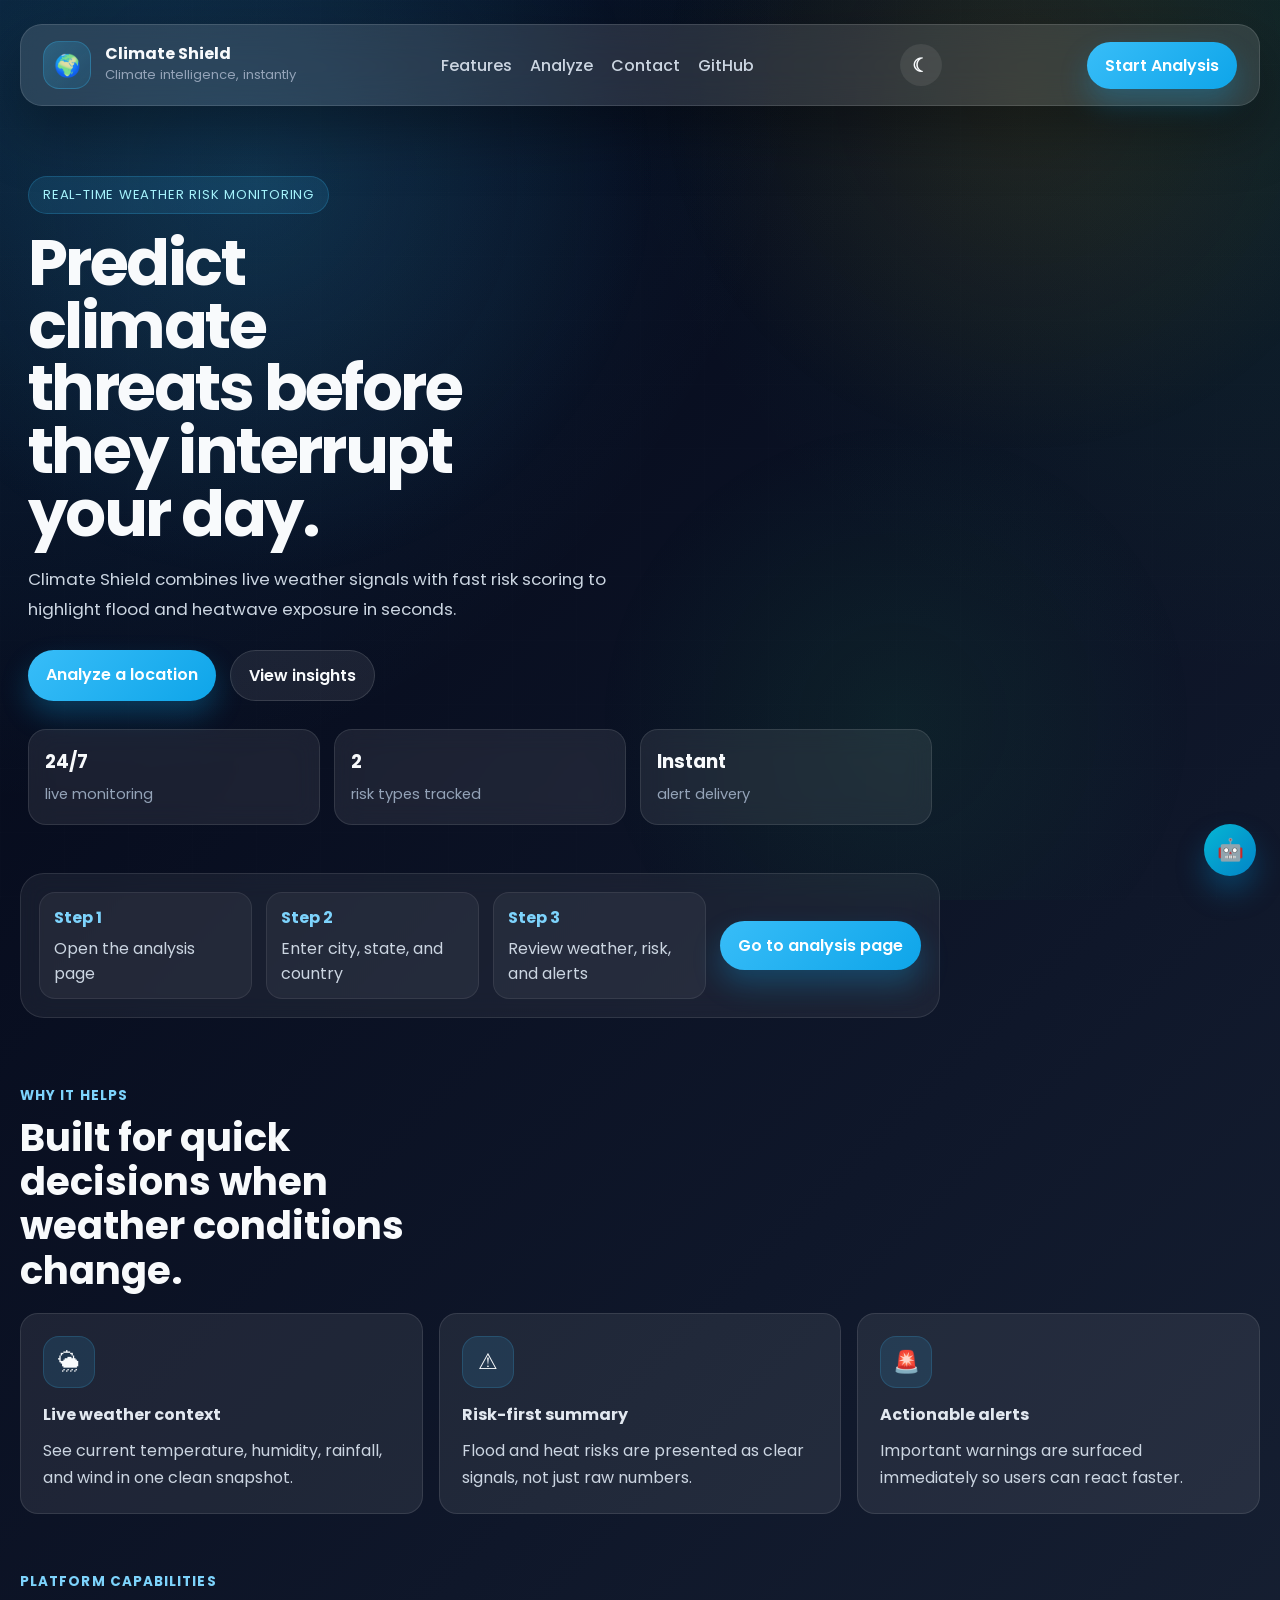
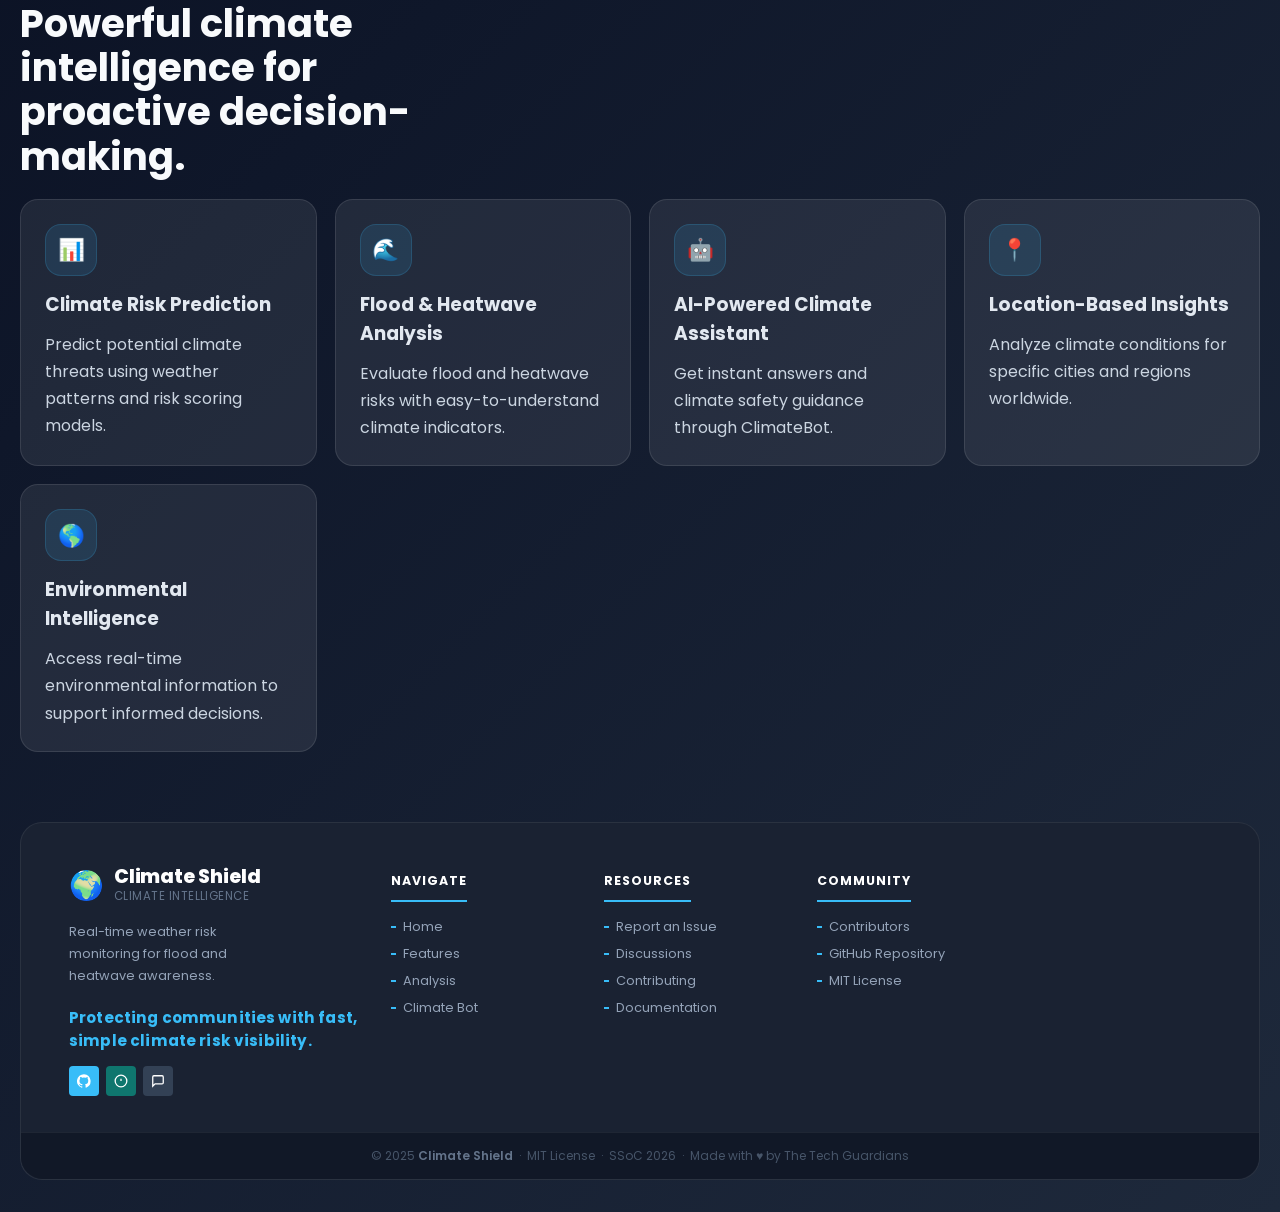
==== Frontend/index.html @ 59cdedc6 "fix: resolve merge conflicts and sync with upstream" ====
<!doctype html>
<html lang="en">
  <head>
    <meta charset="UTF-8" />

    <meta name="viewport" content="width=device-width, initial-scale=1.0" />

    <title>Climate Shield | Home</title>

    <link rel="stylesheet" href="style.css" />

    <link rel="preconnect" href="https://fonts.googleapis.com" />

    <link rel="preconnect" href="https://fonts.gstatic.com" crossorigin />

    <link rel="icon" type="image/png" href="favicon.png" />

    <link
      href="https://fonts.googleapis.com/css2?family=Poppins:wght@300;400;500;600;700&display=swap"
      rel="stylesheet"
    />
  </head>

  <body>
    <div class="background-overlay"></div>

    <div class="page-shell">
      <nav class="navbar">
        <div class="brand-marks">
        <a class="brand" href="#home">
          <span class="brand-mark">🌍</span>
          <span>
            <strong>Climate Shield</strong>
            <small>Climate intelligence, instantly</small>
          </span>
        </a>
        </div>
        <div class="nav-links">
          <a href="#features">Features</a>
          <a href="Analysis/analysis.html">Analyze</a>
          <a href="#contact">Contact</a>
          <a
            href="https://github.com/thetechguardians/Climate-Shield"
            target="_blank"
            >GitHub</a
          >
        </div>
          <div id="theme-button">
        <button id="theme-toggle" class="theme-toggle">☾</button> </div>
        <div id="analysis-button">
        <a class="nav-cta" href="Analysis/analysis.html">Start Analysis</a> </div>
      </nav>
        
      <main id="home" class="container">
        <section class="hero">
          <div class="hero-copy">
            <span class="eyebrow">Real-time weather risk monitoring</span>

            <h1>Predict climate threats before they interrupt your day.</h1>

            <p>
              Climate Shield combines live weather signals with fast risk
              scoring to highlight flood and heatwave exposure in seconds.
            </p>

            <div class="hero-actions">
              <a class="primary-action" href="Analysis/analysis.html"
                >Analyze a location</a
              >
              <a class="secondary-action" href="#features">View insights</a>
            </div>

            <div class="hero-stats">
              <div>
                <strong>24/7</strong>
                <span>live monitoring</span>
              </div>
              <div>
                <strong>2</strong>
                <span>risk types tracked</span>
              </div>
              <div>
                <strong>Instant</strong>
                <span>alert delivery</span>
              </div>
            </div>
          </div>

          <div class="hero-strip">
            <div class="hero-strip-item">
              <strong>Step 1</strong>
              <span>Open the analysis page</span>
            </div>

            <div class="hero-strip-item">
              <strong>Step 2</strong>
              <span>Enter city, state, and country</span>
            </div>

            <div class="hero-strip-item">
              <strong>Step 3</strong>
              <span>Review weather, risk, and alerts</span>
            </div>

            <a
              class="primary-action full-width-action"
              href="Analysis/analysis.html"
              >Go to analysis page</a
            >
          </div>
        </section>

        <section id="features" class="feature-section">
          <div class="section-heading">
            <span>Why it helps</span>
            <h2>Built for quick decisions when weather conditions change.</h2>
          </div>

          <div class="feature-grid">
            <article class="feature-card">
              <div class="feature-icon">🌦</div>
              <h3>Live weather context</h3>
              <p>
                See current temperature, humidity, rainfall, and wind in one
                clean snapshot.
              </p>
            </article>

            <article class="feature-card">
              <div class="feature-icon">⚠</div>
              <h3>Risk-first summary</h3>
              <p>
                Flood and heat risks are presented as clear signals, not just
                raw numbers.
              </p>
            </article>

            <article class="feature-card">
              <div class="feature-icon">🚨</div>
              <h3>Actionable alerts</h3>
              <p>
                Important warnings are surfaced immediately so users can react
                faster.
              </p>
            </article>
          </div>
        </section>
        <section class="capabilities-section">
          <div class="section-heading">
            <span>Platform Capabilities</span>
            <h2>
              Powerful climate intelligence for proactive decision-making.
            </h2>
          </div>

          <div class="capability-grid">
            <article class="capability-card">
              <div class="feature-icon">📊</div>
              <h3>Climate Risk Prediction</h3>
              <p>
                Predict potential climate threats using weather patterns and
                risk scoring models.
              </p>
            </article>

            <article class="capability-card">
              <div class="feature-icon">🌊</div>
              <h3>Flood & Heatwave Analysis</h3>
              <p>
                Evaluate flood and heatwave risks with easy-to-understand
                climate indicators.
              </p>
            </article>

            <article class="capability-card">
              <div class="feature-icon">🤖</div>
              <h3>AI-Powered Climate Assistant</h3>
              <p>
                Get instant answers and climate safety guidance through
                ClimateBot.
              </p>
            </article>

            <article class="capability-card">
              <div class="feature-icon">📍</div>
              <h3>Location-Based Insights</h3>
              <p>
                Analyze climate conditions for specific cities and regions
                worldwide.
              </p>
            </article>

            <article class="capability-card">
              <div class="feature-icon">🌎</div>
              <h3>Environmental Intelligence</h3>
              <p>
                Access real-time environmental information to support informed
                decisions.
              </p>
            </article>
          </div>
        </section>
      </main>

      <footer id="contact" style="
        display: block !important;
        background: #1a2232 !important;
        padding: 0 !important;
        margin-top: 30px;
        border-radius: 22px;
        border: 1px solid rgba(255,255,255,0.07);
      ">

        <!-- main footer content -->
        <div style="padding: 44px 48px 36px; display: grid; grid-template-columns: 1.6fr 1fr 1fr 1fr 1fr; gap: 32px; align-items: start;">

          <!-- col 1: brand -->
          <div>
            <div style="display:flex; align-items:center; gap:10px; margin-bottom:16px;">
              <span style="font-size:28px; line-height:1;">🌍</span>
              <div>
                <div style="font-size:1.2rem; font-weight:800; color:#ffffff; letter-spacing:-0.01em; line-height:1;">Climate Shield</div>
                <div style="font-size:0.72rem; color:#64748b; letter-spacing:0.04em; margin-top:2px; text-transform:uppercase;">Climate Intelligence</div>
              </div>
            </div>
            <p style="font-size:0.8rem; color:#94a3b8; line-height:1.7; margin-bottom:20px; max-width:200px;">
              Real-time weather risk monitoring for flood and heatwave awareness.
            </p>
            <!-- phone-style contact -->
            <div style="font-size:0.95rem; font-weight:700; color:#38bdf8; margin-bottom:14px; letter-spacing:0.01em;">
              Protecting communities with fast, simple climate risk visibility.
            </div>
            <!-- social icons row -->
            <div style="display:flex; gap:7px;">
              <a href="https://github.com/thetechguardians/Climate-Shield" target="_blank" rel="noopener"
                 style="width:30px;height:30px;border-radius:4px;background:#38bdf8;display:flex;align-items:center;justify-content:center;text-decoration:none;"
                 onmouseover="this.style.background='#0ea5e9'" onmouseout="this.style.background='#38bdf8'">
                <svg width="14" height="14" fill="white" viewBox="0 0 24 24"><path d="M12 .3a12 12 0 0 0-3.8 23.4c.6.1.8-.3.8-.6v-2c-3.3.7-4-1.6-4-1.6-.6-1.4-1.4-1.8-1.4-1.8-1-.7.1-.7.1-.7 1.2.1 1.8 1.2 1.8 1.2 1 1.8 2.8 1.3 3.5 1 .1-.8.4-1.3.7-1.6-2.7-.3-5.5-1.3-5.5-5.9 0-1.3.5-2.4 1.2-3.2 0-.4-.5-1.6.2-3.2 0 0 1-.3 3.3 1.2a11.5 11.5 0 0 1 6 0C17 4.7 18 5 18 5c.7 1.6.2 2.8.1 3.2.8.8 1.2 1.9 1.2 3.2 0 4.6-2.8 5.6-5.5 5.9.5.4.9 1.2.9 2.3v3.3c0 .3.2.7.8.6A12 12 0 0 0 12 .3"/></svg>
              </a>
              <a href="https://github.com/thetechguardians/Climate-Shield/issues" target="_blank" rel="noopener"
                 style="width:30px;height:30px;border-radius:4px;background:#0f766e;display:flex;align-items:center;justify-content:center;text-decoration:none;"
                 onmouseover="this.style.background='#0d9488'" onmouseout="this.style.background='#0f766e'">
                <svg width="14" height="14" fill="none" stroke="white" stroke-width="2.2" viewBox="0 0 24 24"><circle cx="12" cy="12" r="10"/><line x1="12" y1="8" x2="12" y2="12"/><line x1="12" y1="16" x2="12.01" y2="16"/></svg>
              </a>
              <a href="https://github.com/thetechguardians/Climate-Shield/discussions" target="_blank" rel="noopener"
                 style="width:30px;height:30px;border-radius:4px;background:#334155;display:flex;align-items:center;justify-content:center;text-decoration:none;"
                 onmouseover="this.style.background='#475569'" onmouseout="this.style.background='#334155'">
                <svg width="14" height="14" fill="none" stroke="white" stroke-width="2.2" viewBox="0 0 24 24"><path d="M21 15a2 2 0 0 1-2 2H7l-4 4V5a2 2 0 0 1 2-2h14a2 2 0 0 1 2 2z"/></svg>
              </a>
            </div>
          </div>

          <!-- col 2: navigate -->
          <div>
            <p style="font-size:0.78rem;font-weight:700;color:#ffffff;text-transform:uppercase;letter-spacing:0.08em;margin-bottom:16px;padding-bottom:10px;border-bottom:2px solid #38bdf8;display:inline-block;">Navigate</p>
            <div style="display:flex;flex-direction:column;gap:9px;">
              <a href="#home"                  style="font-size:0.8rem;color:#94a3b8;text-decoration:none;display:flex;align-items:center;gap:7px;transition:color 0.2s;" onmouseover="this.style.color='#38bdf8'" onmouseout="this.style.color='#94a3b8'"><span style="width:5px;height:1.5px;background:#38bdf8;display:inline-block;flex-shrink:0;"></span>Home</a>
              <a href="#features"              style="font-size:0.8rem;color:#94a3b8;text-decoration:none;display:flex;align-items:center;gap:7px;" onmouseover="this.style.color='#38bdf8'" onmouseout="this.style.color='#94a3b8'"><span style="width:5px;height:1.5px;background:#38bdf8;display:inline-block;flex-shrink:0;"></span>Features</a>
              <a href="Analysis/analysis.html" style="font-size:0.8rem;color:#94a3b8;text-decoration:none;display:flex;align-items:center;gap:7px;" onmouseover="this.style.color='#38bdf8'" onmouseout="this.style.color='#94a3b8'"><span style="width:5px;height:1.5px;background:#38bdf8;display:inline-block;flex-shrink:0;"></span>Analysis</a>
              <a href="#chatbot-panel"         style="font-size:0.8rem;color:#94a3b8;text-decoration:none;display:flex;align-items:center;gap:7px;" onmouseover="this.style.color='#38bdf8'" onmouseout="this.style.color='#94a3b8'"><span style="width:5px;height:1.5px;background:#38bdf8;display:inline-block;flex-shrink:0;"></span>Climate Bot</a>
            </div>
          </div>

          <!-- col 3: resources -->
          <div>
            <p style="font-size:0.78rem;font-weight:700;color:#ffffff;text-transform:uppercase;letter-spacing:0.08em;margin-bottom:16px;padding-bottom:10px;border-bottom:2px solid #38bdf8;display:inline-block;">Resources</p>
            <div style="display:flex;flex-direction:column;gap:9px;">

              <a href="https://github.com/thetechguardians/Climate-Shield/issues" target="_blank" rel="noopener"
                 style="font-size:0.8rem;color:#94a3b8;text-decoration:none;display:flex;align-items:center;gap:7px;" onmouseover="this.style.color='#38bdf8'" onmouseout="this.style.color='#94a3b8'"><span style="width:5px;height:1.5px;background:#38bdf8;display:inline-block;flex-shrink:0;"></span>Report an Issue</a>
              <a href="https://github.com/thetechguardians/Climate-Shield/discussions" target="_blank" rel="noopener"
                 style="font-size:0.8rem;color:#94a3b8;text-decoration:none;display:flex;align-items:center;gap:7px;" onmouseover="this.style.color='#38bdf8'" onmouseout="this.style.color='#94a3b8'"><span style="width:5px;height:1.5px;background:#38bdf8;display:inline-block;flex-shrink:0;"></span>Discussions</a>
              <a href="https://github.com/thetechguardians/Climate-Shield/blob/main/CONTRIBUTING.md" target="_blank" rel="noopener"
                 style="font-size:0.8rem;color:#94a3b8;text-decoration:none;display:flex;align-items:center;gap:7px;" onmouseover="this.style.color='#38bdf8'" onmouseout="this.style.color='#94a3b8'"><span style="width:5px;height:1.5px;background:#38bdf8;display:inline-block;flex-shrink:0;"></span>Contributing</a>
              <a href="https://github.com/thetechguardians/Climate-Shield/blob/main/README.md" target="_blank" rel="noopener"
                 style="font-size:0.8rem;color:#94a3b8;text-decoration:none;display:flex;align-items:center;gap:7px;" onmouseover="this.style.color='#38bdf8'" onmouseout="this.style.color='#94a3b8'"><span style="width:5px;height:1.5px;background:#38bdf8;display:inline-block;flex-shrink:0;"></span>Documentation</a>
            </div>
          </div>

          

          <!-- col 4: Community -->
          <div>
            <p style="font-size:0.78rem;font-weight:700;color:#ffffff;text-transform:uppercase;letter-spacing:0.08em;margin-bottom:16px;padding-bottom:10px;border-bottom:2px solid #38bdf8;display:inline-block;">Community</p>
            <div style="display:flex;flex-direction:column;gap:9px;">
             
              <a href="https://github.com/thetechguardians/Climate-Shield/graphs/contributors" style="font-size:0.8rem;color:#94a3b8;text-decoration:none;display:flex;align-items:center;gap:7px;" onmouseover="this.style.color='#38bdf8'" onmouseout="this.style.color='#94a3b8'"><span style="width:5px;height:1.5px;background:#38bdf8;display:inline-block;flex-shrink:0;"></span>Contributors</a>
                            <a href="https://github.com/thetechguardians/Climate-Shield" target="_blank" rel="noopener"
                 style="font-size:0.8rem;color:#94a3b8;text-decoration:none;display:flex;align-items:center;gap:7px;" onmouseover="this.style.color='#38bdf8'" onmouseout="this.style.color='#94a3b8'"><span style="width:5px;height:1.5px;background:#38bdf8;display:inline-block;flex-shrink:0;"></span>GitHub Repository</a>
              <a href="https://github.com/thetechguardians/Climate-Shield/blob/main/LICENSE" target="_blank" rel="noopener"
                 style="font-size:0.8rem;color:#94a3b8;text-decoration:none;display:flex;align-items:center;gap:7px;" onmouseover="this.style.color='#38bdf8'" onmouseout="this.style.color='#94a3b8'"><span style="width:5px;height:1.5px;background:#38bdf8;display:inline-block;flex-shrink:0;"></span>MIT License</a>
            </div>
          </div>

        </div><!-- /main grid -->

        <!-- copyright bar — darker strip like IQMS -->
        <div style="background:#111827; border-top:1px solid rgba(255,255,255,0.06); padding:14px 48px; display:flex; align-items:center; justify-content:center; border-radius:0 0 22px 22px;">
          <p style="font-size:0.75rem; color:#475569; margin:0; text-align:center;">
            &copy; 2025 <strong style="color:#64748b; font-weight:600;">Climate Shield</strong>
            &nbsp;&middot;&nbsp; MIT License
            &nbsp;&middot;&nbsp; SSoC 2026
            &nbsp;&middot;&nbsp; Made with &#9829; by The Tech Guardians
          </p>
        </div>

        <!-- responsive styles -->
        <style>
          @media (max-width: 1024px) {
            #contact > div:first-of-type {
              grid-template-columns: 1fr 1fr 1fr !important;
            }
          }
          @media (max-width: 700px) {
            #contact > div:first-of-type {
              grid-template-columns: 1fr 1fr !important;
              padding: 32px 24px 28px !important;
            }
            #contact > div:last-of-type {
              padding-left: 24px !important;
              padding-right: 24px !important;
            }
          }
          @media (max-width: 480px) {
            #contact > div:first-of-type {
              grid-template-columns: 1fr !important;
            }
          }
        </style>

      </footer>

      <button
        id="chatbot-toggle"
        class="chatbot-toggle"
        type="button"
        aria-controls="chatbot-panel"
        aria-expanded="false"
        aria-label="Open ClimateBot"
        title="Open ClimateBot"
      >
        🤖
      </button>

      <section
        id="chatbot-panel"
        class="chatbot-panel hidden"
        aria-label="ClimateBot chat panel"
      >
        <div class="chatbot-header">
          <div>
            <strong>ClimateBot Assistant</strong>
            <small
              >Ask about floods, heatwaves, cyclones, and climate change.</small
            >
          </div>
          <button
            id="chatbot-close"
            class="chatbot-close"
            type="button"
            aria-label="Close chatbot"
          >
            ✕
          </button>
        </div>

        <div id="chatbot-messages" class="chatbot-messages">
          <div class="chatbot-message bot-message">
            Hello, I am ClimateBot. Ask me any climate safety question.
          </div>
        </div>

        <form id="chatbot-form" class="chatbot-form">
          <input
            id="chatbot-input"
            type="text"
            placeholder="Type your question..."
            autocomplete="off"
          />
          <button type="submit">Send</button>
        </form>

        <div id="chatbot-status" class="chatbot-status hidden"></div>
      </section>
    </div>

    <script src="script.js"></script>
    <script src="chatbot.js"></script>
  </body>
</html>
---- Frontend/style.css ----
* {
  margin: 0;
  padding: 0;
  box-sizing: border-box;
  font-family: "Poppins", sans-serif;
}

:root {
  --bg-0: #020617;
  --bg-1: #0f172a;
  --bg-2: #1e293b;
  --panel: rgba(255, 255, 255, 0.08);
  --panel-strong: rgba(255, 255, 255, 0.12);
  --text: #f8fafc;
  --muted: #cbd5e1;
  --muted-2: #94a3b8;
  --accent: #38bdf8;
  --accent-2: #0ea5e9;
  --success: #22c55e;
  --danger: #ef4444;
  --warning: #f59e0b;
  --shadow: 0 24px 60px rgba(0, 0, 0, 0.35);
}

body.light-mode {
  --bg-0: #f8fafc;
  --bg-1: #edf2f7;
  --bg-2: #dbeafe;

  --panel: rgba(255, 255, 255, 0.75);
  --panel-strong: rgba(255, 255, 255, 0.9);

  --text: #0f172a;
  --muted: #334155;
  --muted-2: #64748b;

  --shadow: 0 10px 30px rgba(0, 0, 0, 0.08);
}

.theme-toggle {
  width: 42px;
  height: 42px;
  border-radius: 50%;
  border: none;
  cursor: pointer;
  font-size: 1.2rem;
  background: var(--panel);
  color: var(--text);
  display: flex;
  align-items: center;
  justify-content: center;
}

.theme-toggle:hover {
  transform: scale(1.05);
}

html {
  scroll-behavior: smooth;
}

body {
  min-height: 100vh;
  color: var(--text);
  background:
    radial-gradient(circle at top left,
      rgba(56, 189, 248, 0.16),
      transparent 26%),
    radial-gradient(circle at top right,
      rgba(34, 197, 94, 0.1),
      transparent 22%),
    linear-gradient(135deg, var(--bg-0), var(--bg-1), var(--bg-2));
  overflow-x: hidden;
}

body::before {
  content: "";
  position: fixed;
  inset: 0;
  background-image:
    linear-gradient(rgba(255, 255, 255, 0.025) 1px, transparent 1px),
    linear-gradient(90deg, rgba(255, 255, 255, 0.025) 1px, transparent 1px);
  background-size: 64px 64px;
  pointer-events: none;
  opacity: 0.4;
}

.background-overlay {
  position: fixed;
  inset: 0;
  background:
    radial-gradient(circle at 20% 20%,
      rgba(56, 189, 248, 0.14),
      transparent 32%),
    radial-gradient(circle at 80% 10%,
      rgba(245, 158, 11, 0.1),
      transparent 28%),
    radial-gradient(circle at 70% 80%, rgba(34, 197, 94, 0.08), transparent 26%);
  z-index: -1;
}

.page-shell {
  position: relative;
  z-index: 1;
  width: min(1240px, calc(100% - 32px));
  margin: 0 auto;
  padding: 24px 0 32px;
}

.navbar {
  display: flex;
  align-items: center;
  justify-content: space-between;
  gap: 20px;
  padding: 16px 22px;
  flex-wrap: wrap;
  border: 1px solid rgba(255, 255, 255, 0.12);
  border-radius: 22px;
  background: var(--panel-strong);
  backdrop-filter: blur(18px);
  box-shadow: var(--shadow);
  margin-bottom: 28px;
}

body.light-mode .navbar {
  background: rgba(255, 255, 255, 0.35);
  backdrop-filter: blur(20px);
  border: 1px solid rgba(255, 255, 255, 0.4);
}

.brand {
  display: flex;
  align-items: center;
  gap: 14px;
  text-decoration: none;
  color: var(--text);
  min-width: 0;
}

.brand-mark {
  width: 48px;
  height: 48px;
  display: grid;
  place-items: center;
  border-radius: 16px;
  background: linear-gradient(135deg,
      rgba(56, 189, 248, 0.24),
      rgba(14, 165, 233, 0.1));
  border: 1px solid rgba(56, 189, 248, 0.28);
  font-size: 1.35rem;
  flex: 0 0 auto;
}

.brand strong {
  display: block;
  font-size: 1rem;
  line-height: 1.1;
}

.brand small {
  display: block;
  color: var(--muted-2);
  font-size: 0.82rem;
  margin-top: 2px;
}

.nav-links {
  display: flex;
  align-items: center;
  gap: 18px;
  flex-wrap: wrap;
  justify-content: center;
}

.nav-links a,
.footer-links a {
  color: var(--muted);
  text-decoration: none;
  font-weight: 500;
  transition:
    color 0.2s ease,
    transform 0.2s ease;
}

.nav-links a:hover,
.footer-links a:hover {
  color: white;
  transform: translateY(-1px);
}

.nav-cta,
.primary-action,
.secondary-action {
  text-decoration: none;
  font-weight: 600;
  border-radius: 999px;
  padding: 12px 18px;
  transition:
    transform 0.2s ease,
    box-shadow 0.2s ease,
    background 0.2s ease;
  white-space: nowrap;
}

.nav-cta,
.primary-action {
  color: white;
  background: linear-gradient(135deg, var(--accent), var(--accent-2));
  box-shadow: 0 14px 28px rgba(14, 165, 233, 0.28);
}

.secondary-action {
  color: var(--text);
  background: rgba(255, 255, 255, 0.08);
  border: 1px solid rgba(255, 255, 255, 0.12);
}

.nav-cta:hover,
.primary-action:hover,
.secondary-action:hover {
  transform: translateY(-2px);
}

.container {
  width: 100%;
}

.hero {
  display: grid;
  grid-template-columns: minmax(0, 1fr);
  gap: 24px;
  align-items: start;
  padding: 18px 0 34px;
  max-width: 920px;
}

.hero-copy {
  padding: 24px 8px;
}

.eyebrow {
  display: inline-flex;
  align-items: center;
  padding: 8px 14px;
  border-radius: 999px;
  background: rgba(56, 189, 248, 0.12);
  border: 1px solid rgba(56, 189, 248, 0.22);
  color: #a5f3fc;
  font-size: 0.82rem;
  letter-spacing: 0.06em;
  text-transform: uppercase;
  margin-bottom: 18px;
}

.hero-copy h1 {
  font-size: clamp(2.6rem, 5vw, 5rem);
  line-height: 0.98;
  letter-spacing: -0.04em;
  max-width: 10.5ch;
}

.hero-copy p {
  margin-top: 18px;
  max-width: 58ch;
  font-size: 1.05rem;
  line-height: 1.8;
  color: var(--muted);
}

.hero-actions {
  display: flex;
  gap: 14px;
  flex-wrap: wrap;
  margin-top: 26px;
}

.hero-stats {
  display: grid;
  grid-template-columns: repeat(3, minmax(0, 1fr));
  gap: 14px;
  margin-top: 28px;
}

.hero-stats div {
  padding: 18px 16px;
  border-radius: 18px;
  background: var(--panel);
  border: 1px solid rgba(255, 255, 255, 0.1);
  backdrop-filter: blur(12px);
}

.hero-stats strong {
  display: block;
  font-size: 1.15rem;
  margin-bottom: 6px;
}

.hero-stats span {
  color: var(--muted-2);
  font-size: 0.92rem;
}

.hero-strip {
  display: grid;
  grid-template-columns: repeat(3, minmax(0, 1fr)) auto;
  gap: 14px;
  padding: 18px;
  border-radius: 24px;
  background: rgba(255, 255, 255, 0.06);
  border: 1px solid rgba(255, 255, 255, 0.1);
  backdrop-filter: blur(12px);
  align-items: center;
}

.hero-strip-item {
  padding: 12px 14px;
  border-radius: 16px;
  background: rgba(255, 255, 255, 0.05);
  border: 1px solid rgba(255, 255, 255, 0.08);
}

.hero-strip-item strong {
  display: block;
  color: #7dd3fc;
  margin-bottom: 6px;
}

.hero-strip-item span {
  color: var(--muted);
}

.full-width-action {
  justify-self: stretch;
  display: inline-flex;
  justify-content: center;
  align-items: center;
}

.glass-card {
  background: rgba(255, 255, 255, 0.08);
  border: 1px solid rgba(255, 255, 255, 0.12);
  border-radius: 28px;
  backdrop-filter: blur(20px);
  padding: 34px;
  box-shadow: var(--shadow);
}

.header {
  text-align: center;
  margin-bottom: 28px;
}

.logo {
  width: 72px;
  height: 72px;
  display: grid;
  place-items: center;
  margin: 0 auto 14px;
  border-radius: 22px;
  background: linear-gradient(135deg,
      rgba(56, 189, 248, 0.2),
      rgba(14, 165, 233, 0.06));
  border: 1px solid rgba(56, 189, 248, 0.22);
  font-size: 2rem;
}

.header h2 {
  font-size: clamp(1.8rem, 3vw, 2.5rem);
  margin-bottom: 10px;
}

.header p {
  color: var(--muted);
  line-height: 1.7;
}

.input-container {
  display: grid;
  grid-template-columns: repeat(auto-fit, minmax(180px, 1fr));
  gap: 16px;
  margin-bottom: 22px;
}

.input-group label {
  display: block;
  margin-bottom: 8px;
  font-weight: 500;
  color: var(--muted);
}

.input-group input {
  width: 100%;
  padding: 15px 16px;
  border: 1px solid rgba(255, 255, 255, 0.1);
  border-radius: 14px;
  background: rgba(255, 255, 255, 0.09);
  color: white;
  font-size: 15px;
  outline: none;
  transition:
    border-color 0.2s ease,
    box-shadow 0.2s ease,
    transform 0.2s ease;
}

.input-group input::placeholder {
  color: #94a3b8;
}

.input-group input:focus {
  border-color: rgba(56, 189, 248, 0.65);
  box-shadow: 0 0 0 4px rgba(56, 189, 248, 0.14);
  transform: translateY(-1px);
}

button {
  width: 100%;
  padding: 16px 18px;
  border: none;
  border-radius: 16px;
  background: linear-gradient(135deg, var(--accent), var(--accent-2));
  color: white;
  font-size: 1rem;
  font-weight: 700;
  cursor: pointer;
  transition:
    transform 0.2s ease,
    box-shadow 0.2s ease,
    filter 0.2s ease;
}

button:hover {
  transform: translateY(-2px);
  box-shadow: 0 14px 28px rgba(14, 165, 233, 0.28);
  filter: brightness(1.03);
}

.loading {
  margin-top: 18px;
  text-align: center;
  color: #facc15;
  font-weight: 600;
}

.weather-card {
  margin-top: 30px;
}

.section-title {
  margin-bottom: 18px;
  font-size: 1.1rem;
  font-weight: 700;
  color: #7dd3fc;
}

.weather-grid,
.risk-grid,
.feature-grid {
  display: grid;
  gap: 16px;
}

.weather-grid {
  grid-template-columns: repeat(auto-fit, minmax(160px, 1fr));
  margin-bottom: 22px;
}

.weather-box,
.risk-card,
.feature-card {
  background: rgba(255, 255, 255, 0.08);
  border: 1px solid rgba(255, 255, 255, 0.1);
  border-radius: 18px;
  padding: 22px;
  transition:
    transform 0.2s ease,
    background 0.2s ease,
    border-color 0.2s ease;
}

.weather-box:hover,
.risk-card:hover,
.feature-card:hover {
  transform: translateY(-3px);
  background: rgba(255, 255, 255, 0.12);
  border-color: rgba(255, 255, 255, 0.14);
}

.weather-box {
  text-align: center;
}

.weather-box h3,
.risk-card h3,
.feature-card h3 {
  margin-bottom: 10px;
  color: #e2e8f0;
  font-size: 1rem;
}

.weather-box p {
  font-size: 1.55rem;
  font-weight: 700;
}

.location-box {
  background: rgba(56, 189, 248, 0.12);
  padding: 20px 22px;
  border-radius: 18px;
  margin-bottom: 22px;
  border: 1px solid rgba(56, 189, 248, 0.15);
}

.location-box h3 {
  margin-bottom: 10px;
}

.location-box p {
  color: #e2e8f0;
  line-height: 1.6;
}

.risk-grid {
  grid-template-columns: repeat(auto-fit, minmax(200px, 1fr));
  margin-bottom: 22px;
}

.risk-card {
  text-align: center;
}

.risk-card p {
  font-size: 1.8rem;
  font-weight: 800;
}

.flood {
  background: rgba(239, 68, 68, 0.13);
  border-color: rgba(239, 68, 68, 0.32);
}

.heat {
  background: rgba(245, 158, 11, 0.13);
  border-color: rgba(245, 158, 11, 0.32);
}

.alert-box {
  padding: 20px;
  border-radius: 18px;
  line-height: 1.7;
  font-weight: 600;
  font-size: 0.98rem;
  animation: fadeIn 0.35s ease;
}

.alert-danger {
  background: rgba(239, 68, 68, 0.16);
  border: 1px solid rgba(239, 68, 68, 0.42);
  color: #fecaca;
}

.alert-warning {
  background: rgba(34, 197, 94, 0.14);
  border: 1px solid rgba(34, 197, 94, 0.35);
  color: #bbf7d0;
}

.feature-section {
  padding: 34px 0 18px;
}

.capabilities-section {
  padding: 40px 0;
}

.capability-grid {
  display: grid;
  grid-template-columns: repeat(auto-fit, minmax(240px, 1fr));
  gap: 18px;
}

.capability-card {
  background: rgba(255, 255, 255, 0.08);
  border: 1px solid rgba(255, 255, 255, 0.1);
  border-radius: 18px;
  padding: 24px;
  transition: all 0.3s ease;
}

.capability-card:hover {
  transform: translateY(-5px);
  background: rgba(255, 255, 255, 0.12);
}

.capability-card h3 {
  margin-bottom: 12px;
  color: #e2e8f0;
}

.capability-card p {
  color: var(--muted);
  line-height: 1.7;
}

.section-heading {
  display: flex;
  flex-direction: column;
  gap: 10px;
  margin-bottom: 20px;
}

.section-heading span {
  color: #7dd3fc;
  font-weight: 700;
  text-transform: uppercase;
  letter-spacing: 0.08em;
  font-size: 0.84rem;
}

.section-heading h2 {
  font-size: clamp(1.5rem, 3vw, 2.4rem);
  max-width: 18ch;
  line-height: 1.15;
}

.feature-grid {
  grid-template-columns: repeat(auto-fit, minmax(220px, 1fr));
}

.feature-card {
  min-height: 190px;
}

.feature-icon {
  width: 52px;
  height: 52px;
  display: grid;
  place-items: center;
  border-radius: 16px;
  background: rgba(56, 189, 248, 0.12);
  border: 1px solid rgba(56, 189, 248, 0.18);
  font-size: 1.35rem;
  margin-bottom: 14px;
}

.feature-card p {
  color: var(--muted);
  line-height: 1.7;
}

.footer {
  margin-top: 30px;
  border-radius: 22px;
  box-shadow: var(--shadow);
}

.footer strong {
  display: block;
  font-size: 1rem;
  margin-bottom: 6px;
}

.footer p,
.footer-note {
  color: var(--muted-2);
  line-height: 1.6;
}

.footer-links {
  display: flex;
  gap: 16px;
  flex-wrap: wrap;
  justify-content: flex-end;
}

.footer-note {
  grid-column: 1 / -1;
  font-size: 0.92rem;
}

.footer-col strong {
  display: block;
  font-size: 1rem;
  font-weight: 700;
  margin-bottom: 0.5rem;
  color: var(--text);
}

.footer-col p {
  font-size: 0.8rem;
  color: var(--muted);
  line-height: 1.6;
  max-width: 350px;
}

.footer-nav-links {
  display: flex;
  gap: 1.8rem;
  align-items: center;
  flex-wrap: wrap;
}

.footer-nav-links a {
  text-decoration: none;
  font-size: 0.85rem;
  font-weight: 500;
  color: var(--muted);
  transition: color 0.2s;
}

.footer-nav-links a:hover {
  color: var(--text);
}

.footer-legal {
  width: 100%;
  text-align: center;
  font-size: 0.7rem;
  color: var(--muted);
  padding-top: 1rem;
  border-top: 1px solid rgba(71, 85, 105, 0.3);
  margin-top: 0.5rem;
}

.chatbot-toggle {
  position: fixed;
  right: 24px;
  bottom: 24px;
  z-index: 40;
  border: none;
  width: 52px;
  height: 52px;
  border-radius: 50%;
  padding: 0;
  display: inline-flex;
  align-items: center;
  justify-content: center;
  color: white;
  font-weight: 700;
  font-size: 1.35rem;
  line-height: 1;
  background: linear-gradient(135deg, #06b6d4, #0284c7);
  box-shadow: 0 16px 28px rgba(2, 132, 199, 0.34);
  cursor: pointer;
}

.chatbot-panel {
  position: fixed;
  right: 24px;
  bottom: 84px;
  width: min(360px, calc(100vw - 24px));
  border-radius: 20px;
  border: 1px solid rgba(255, 255, 255, 0.14);
  background: rgba(2, 6, 23, 0.9);
  backdrop-filter: blur(16px);
  box-shadow: 0 24px 46px rgba(0, 0, 0, 0.48);
  z-index: 39;
  padding: 14px;
}

.chatbot-header {
  display: flex;
  justify-content: space-between;
  align-items: flex-start;
  gap: 10px;
  margin-bottom: 10px;
}

.chatbot-header small {
  display: block;
  color: var(--muted-2);
  margin-top: 4px;
  font-size: 0.8rem;
  line-height: 1.5;
}

.chatbot-close {
  width: auto;
  padding: 4px 10px;
  border-radius: 10px;
  border: 1px solid rgba(255, 255, 255, 0.18);
  background: rgba(255, 255, 255, 0.08);
  color: white;
  font-size: 0.9rem;
}

.chatbot-messages {
  max-height: 280px;
  overflow-y: auto;
  display: grid;
  gap: 10px;
  padding: 8px 2px;
  margin-bottom: 10px;
}

.chatbot-message {
  border-radius: 14px;
  padding: 10px 12px;
  line-height: 1.55;
  font-size: 0.92rem;
}

.bot-message {
  background: rgba(56, 189, 248, 0.15);
  border: 1px solid rgba(56, 189, 248, 0.28);
  color: #dbeafe;
  justify-self: start;
}

.user-message {
  background: rgba(34, 197, 94, 0.14);
  border: 1px solid rgba(34, 197, 94, 0.3);
  color: #dcfce7;
  justify-self: end;
}

.chatbot-form {
  display: grid;
  grid-template-columns: 1fr auto;
  gap: 8px;
}

.chatbot-form input {
  width: 100%;
  padding: 10px 12px;
  border-radius: 12px;
  border: 1px solid rgba(255, 255, 255, 0.14);
  background: rgba(255, 255, 255, 0.08);
  color: white;
  outline: none;
}

.chatbot-form button {
  width: auto;
  border-radius: 12px;
  padding: 10px 14px;
  font-size: 0.9rem;
}

.chatbot-status {
  margin-top: 8px;
  color: #fcd34d;
  font-size: 0.84rem;
}

.hidden {
  display: none;
}

@keyframes fadeIn {
  from {
    opacity: 0;
    transform: translateY(10px);
  }

  to {
    opacity: 1;
    transform: translateY(0);
  }
}

@media (max-width: 980px) {

  .navbar,
  .footer {
    grid-template-columns: 1fr;
    justify-items: start;
  }
.navbar{
    display:flex;
    flex-direction: row;
    align-items: center;
    align-content: center;
    justify-content: center;
  }
  .hero-actions
  {
    display: flex;
    justify-content:space-around;
  }
  .nav-links,
  .footer-links {
    justify-content: flex-start;
  }

  .hero {
    grid-template-columns: 1fr;
  }

  .hero-strip {
    grid-template-columns: 1fr;
  }

  .hero-copy h1 {
    max-width: 12ch;
  }
}

@media (max-width: 768px) {
  .page-shell {
    width: min(100% - 20px, 1240px);
    padding-top: 14px;
  }

  .navbar,
  .glass-card,
  .footer {
    padding: 18px;
    border-radius: 20px;
  }
  .navbar{
    display:flex;
    flex-direction: row;
    align-items: center;
    align-content: center;
    justify-content: center;
  }
  .hero-actions
  {
    display: flex;
    justify-content:space-around;
  }
  .nav-links {
    gap: 12px;
  }

  .hero-copy {
    padding: 12px 0 0;
  }

  .hero-copy h1 {
    font-size: clamp(2.1rem, 10vw, 3rem);
  }

  .hero-stats {
    display:flex;
    flex-direction: row;
    width:100%;
  }

  .hero-strip {
    padding: 14px;
  }

  .input-container {
    grid-template-columns: 1fr;
  }

  .weather-grid,
  .risk-grid,
  .feature-grid {
    grid-template-columns: 1fr;
  }

  .footer-links {
    gap: 12px;
  }

  .chatbot-toggle {
    right: 12px;
    bottom: 12px;
    width: 46px;
    height: 46px;
    font-size: 1.2rem;
  }

  .chatbot-panel {
    right: 10px;
    bottom: 60px;
    width: calc(100vw - 20px);
  }

  .capability-grid {
    grid-template-columns: 1fr;
  }
}

.contact-section {
  display: flex;
  flex-direction: column;
  gap: 10px;
}

.contact-links {
  display: flex;
  flex-direction: column;
  gap: 8px;
}

.contact-links a {
  color: #dbeafe;
  text-decoration: none;
  transition: opacity 0.3s ease;
}

.contact-links a:hover {
  opacity: 0.8;
}

@media (max-width: 480px) {
  .button-group {
    flex-direction: column;
    width: 100%;
  }
.navbar{
    display:flex;
    flex-direction: row;
    align-items: center;
    align-content: center;
    justify-content: center;
  }
  .hero-actions
  {
    display: flex;
    justify-content:space-around;
  }
  .btn-primary,
  .btn-secondary {
    text-align: center;
    justify-content: center;
  }

  .hero-heading {
    font-size: clamp(1.8rem, 8vw, 2.5rem);
  }
}

.feature-box {
  margin: 20px;
  padding: 15px;
  border-radius: 12px;
  background: rgba(255, 255, 255, 0.08);
  color: white;
}

.message-time {
display: block;
    margin-top: 4px;
    font-size: 0.75rem;
    opacity: 0.7;
}
.footer-v2 {
  display: block;
  padding: 0;
  position: relative;
  overflow: hidden;
  border-radius: 22px;
}

/* ambient glow blobs */
.fv2-glow {
  position: absolute;
  border-radius: 50%;
  pointer-events: none;
  z-index: 0;
}
.fv2-glow--tl {
  top: -70px; left: -70px;
  width: 240px; height: 240px;
  background: radial-gradient(circle, rgba(56,189,248,0.09) 0%, transparent 70%);
}
.fv2-glow--br {
  bottom: -50px; right: -50px;
  width: 190px; height: 190px;
  background: radial-gradient(circle, rgba(34,197,94,0.07) 0%, transparent 70%);
}
.fv2-inner {
  position: relative;
  z-index: 1;
  padding: 44px 32px 24px;
}
.fv2-grid {
  display: grid;
  grid-template-columns: 1.8fr 1fr 1fr 1fr;
  gap: 36px;
  margin-bottom: 36px;
}
@media (max-width: 900px) {
  .fv2-grid { grid-template-columns: 1fr 1fr; gap: 28px; }
}
@media (max-width: 560px) {
  .fv2-inner { padding: 32px 20px 20px; }
  .fv2-grid  { grid-template-columns: 1fr; gap: 24px; }
  .fv2-bottom { flex-direction: column; align-items: flex-start; gap: 6px; }
}
.fv2-logo-row {
  display: flex;
  align-items: center;
  gap: 10px;
  margin-bottom: 12px;
}
.fv2-logo-icon {
  width: 34px; height: 34px;
  background: linear-gradient(135deg, var(--accent), var(--success));
  border-radius: 8px;
  display: flex; align-items: center; justify-content: center;
  font-size: 17px;
  flex-shrink: 0;
}
.fv2-logo-text {
  font-size: 1.05rem;
  font-weight: 700;
  color: var(--text);
  letter-spacing: -0.02em;
}
.fv2-tagline {
  font-size: 0.82rem;
  color: var(--muted-2);
  line-height: 1.65;
  margin-bottom: 18px;
  max-width: 230px;
}
.fv2-socials {
  display: flex;
  gap: 8px;
  margin-bottom: 14px;
}
.fv2-social-btn {
  width: 32px; height: 32px;
  border-radius: 8px;
  border: 1px solid rgba(148,163,184,0.2);
  background: rgba(255,255,255,0.05);
  display: flex; align-items: center; justify-content: center;
  color: var(--muted-2);
  text-decoration: none;
  transition: background 0.2s, border-color 0.2s, color 0.2s;
}
.fv2-social-btn:hover {
  background: rgba(56,189,248,0.12);
  border-color: rgba(56,189,248,0.4);
  color: var(--accent);
}
.fv2-pills {
  display: flex;
  gap: 5px;
  flex-wrap: wrap;
}
.fv2-pill {
  font-size: 10.5px;
  color: var(--muted-2);
  background: rgba(255,255,255,0.05);
  border: 1px solid rgba(148,163,184,0.13);
  border-radius: 4px;
  padding: 2px 6px;
}
.fv2-col-heading {
  font-size: 10.5px;
  font-weight: 600;
  letter-spacing: 0.1em;
  text-transform: uppercase;
  color: var(--muted-2);
  margin-bottom: 14px;
}
.fv2-col-links {
  list-style: none;
  padding: 0; margin: 0;
}
.fv2-col-links--mt { margin-top: 12px; }
.fv2-col-links li { margin-bottom: 9px; }
.fv2-col-links a {
  font-size: 0.83rem;
  color: var(--muted);
  text-decoration: none;
  display: flex;
  align-items: center;
  gap: 8px;
  transition: color 0.2s;
}
.fv2-col-links a:hover { color: var(--accent); }
.fv2-dot {
  width: 5px; height: 5px;
  border-radius: 50%;
  background: rgba(148,163,184,0.3);
  flex-shrink: 0;
  transition: background 0.2s;
}
.fv2-col-links a:hover .fv2-dot { background: var(--accent); }
.fv2-status {
  display: inline-flex;
  align-items: center;
  gap: 7px;
  background: rgba(34,197,94,0.1);
  border: 1px solid rgba(34,197,94,0.25);
  border-radius: 999px;
  padding: 4px 11px;
  font-size: 11.5px;
  color: #86efac;
}
.fv2-status-dot {
  width: 7px; height: 7px;
  background: var(--success);
  border-radius: 50%;
  flex-shrink: 0;
  animation: fv2-pulse 2s infinite;
}
@keyframes fv2-pulse {
  0%,100% { opacity: 1; }
  50%      { opacity: 0.35; }
}
.fv2-rule {
  border: none;
  border-top: 1px solid rgba(148,163,184,0.12);
  margin: 0 0 18px;
}
.fv2-bottom {
  display: flex;
  align-items: center;
  justify-content: space-between;
  flex-wrap: wrap;
  gap: 8px;
}
.fv2-copy {
  font-size: 12px;
  color: var(--muted-2);
  margin: 0;
}
.fv2-copy strong { color: var(--muted); font-weight: 600; }
.fv2-credit {
  font-size: 11.5px;
  color: var(--muted-2);
  display: flex;
  align-items: center;
  gap: 4px;
  margin: 0;
}
.fv2-heart { color: #f87171; }
body.light-mode .fv2-social-btn {
  border-color: rgba(0,0,0,0.1);
  background: rgba(0,0,0,0.03);
  color: var(--muted-2);
}
body.light-mode .fv2-pill {
  background: rgba(0,0,0,0.04);
  border-color: rgba(0,0,0,0.1);
}
body.light-mode .fv2-dot {
  background: rgba(0,0,0,0.15);
}

.scroll-top-btn {
  position: fixed;
  bottom: 100px;
  right: 25px;
  width: 50px;
  height: 50px;
  border: none;
  border-radius: 50%;
  cursor: pointer;
  font-size: 20px;
  background: linear-gradient(135deg, #06b6d4, #0284c7);
  color: white;
  display: none;
  z-index: 1000;
  box-shadow: 0 4px 12px rgba(0, 0, 0, 0.3);
}

.scroll-top-btn.show {
  display: block;
}

.scroll-top-btn:hover {
  transform: translateY(-3px);
}
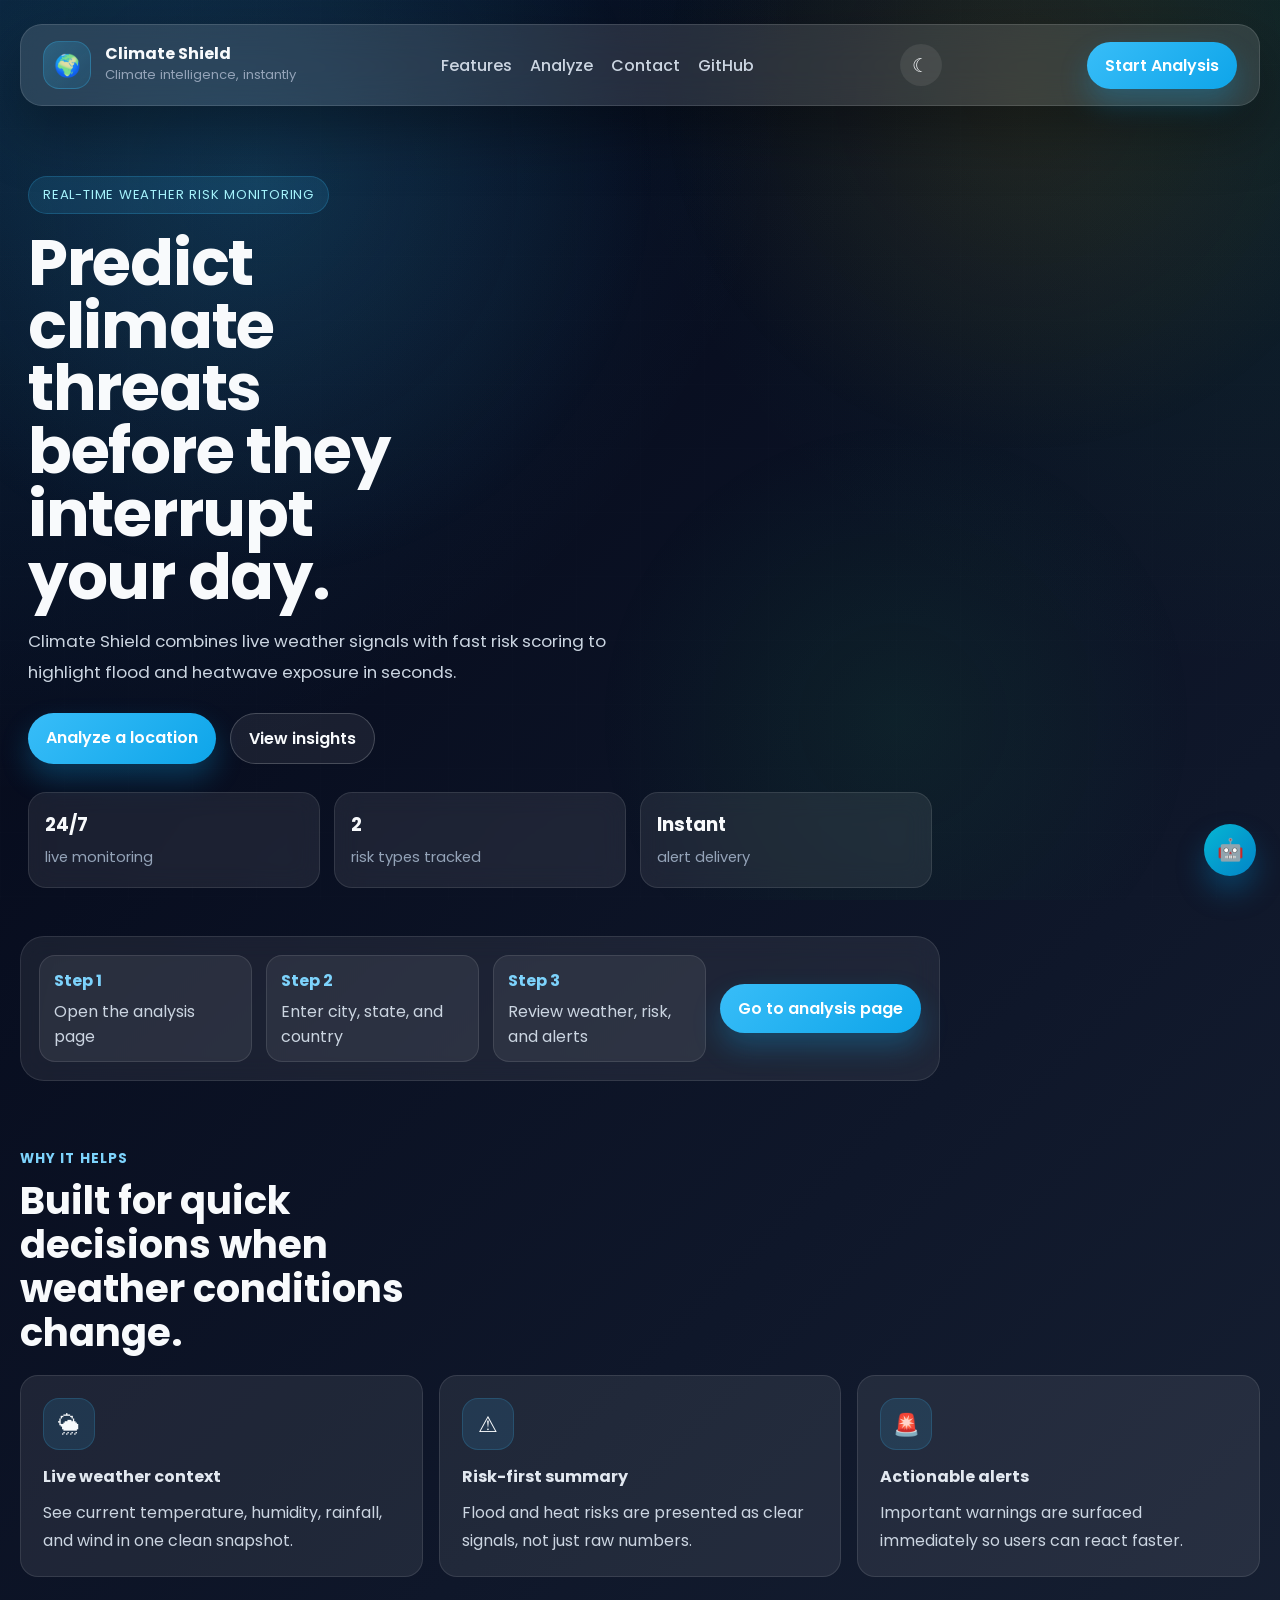
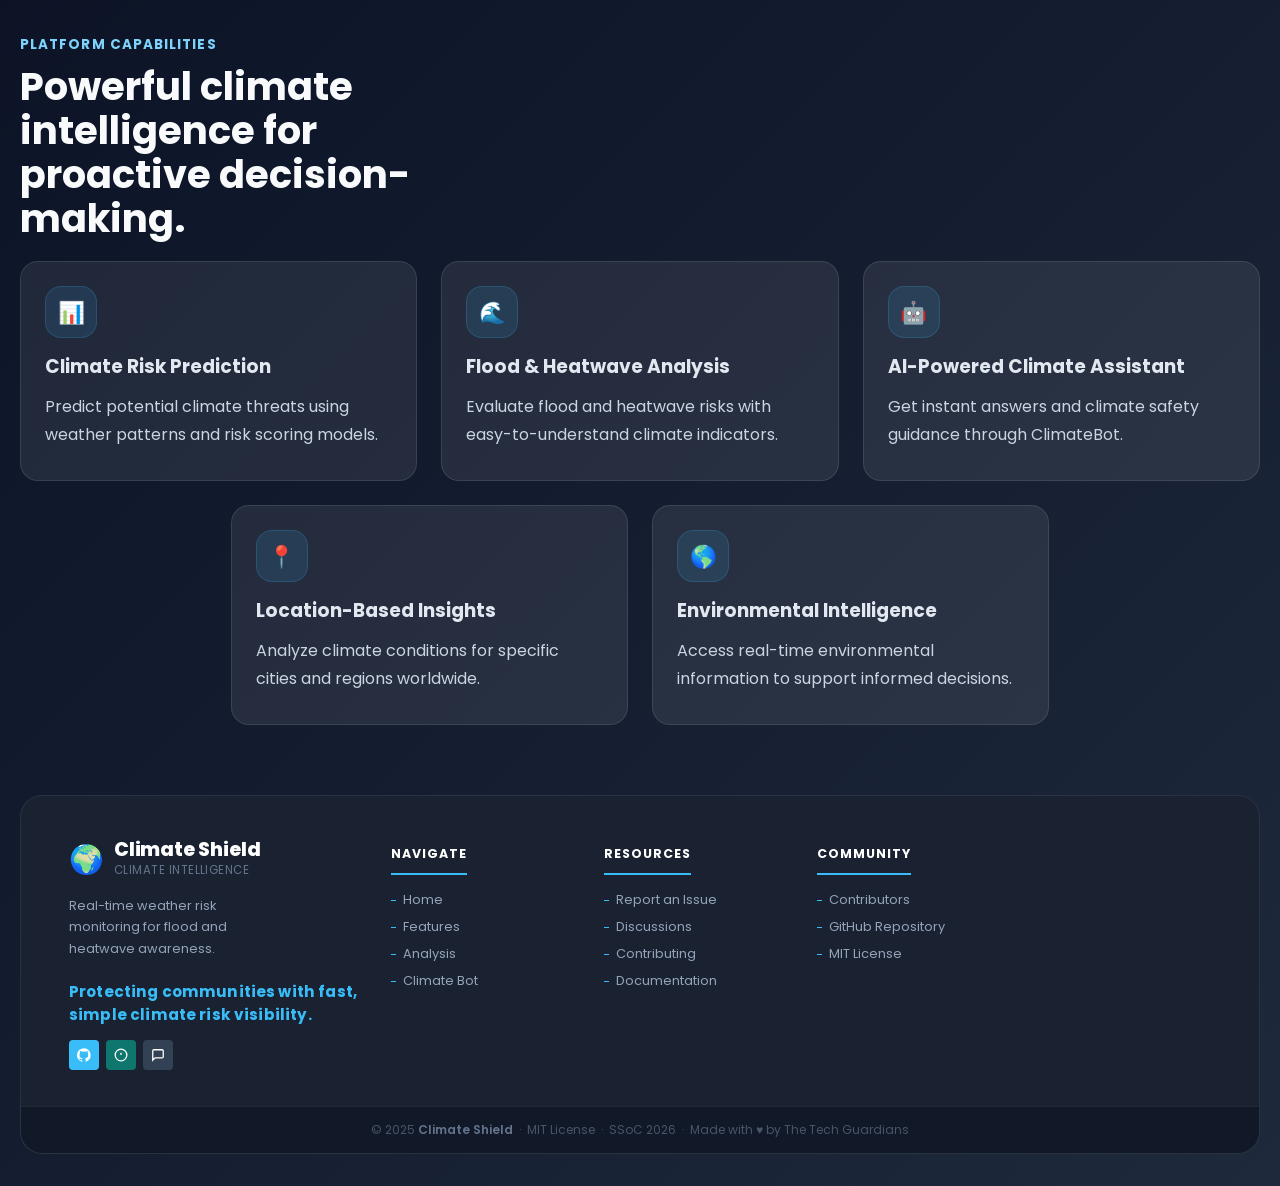
==== commit 1146e9f7: "Merge main into feature/theme-toggle, resolve conflicts — preserve CSS variables over hardcoded colo" ====
--- a/Frontend/index.html
+++ b/Frontend/index.html
@@ -1,4 +1,4 @@
-<!doctype html>
+﻿<!doctype html>
 <html lang="en">
   <head>
     <meta charset="UTF-8" />
@@ -386,5 +386,5 @@
 
     <script src="script.js"></script>
     <script src="chatbot.js"></script>
-  </body>
-</html>+</body>
+</html>
--- a/Frontend/style.css
+++ b/Frontend/style.css
@@ -1,4 +1,4 @@
-* {
+﻿* {
   margin: 0;
   padding: 0;
   box-sizing: border-box;
@@ -6,6 +6,18 @@
 }
 
 :root {
+  --bg-primary:    #0f1117;
+  --bg-secondary:  #161b27;
+  --bg-card:       #1a1f2e;
+  --text-primary:  #ffffff;
+  --text-muted:    #8892a4;
+  --text-heading:  #e2e8f0;
+  --border-color:  rgba(255, 255, 255, 0.1);
+  --border-strong: rgba(255, 255, 255, 0.2);
+  --shadow-color:  rgba(0, 0, 0, 0.4);
+  --input-bg:      #1a1f2e;
+  --btn-bg:        rgba(255, 255, 255, 0.07);
+  --btn-hover:     rgba(255, 255, 255, 0.12);
   --bg-0: #020617;
   --bg-1: #0f172a;
   --bg-2: #1e293b;
@@ -22,19 +34,28 @@
   --shadow: 0 24px 60px rgba(0, 0, 0, 0.35);
 }
 
-body.light-mode {
-  --bg-0: #f8fafc;
-  --bg-1: #edf2f7;
-  --bg-2: #dbeafe;
-
-  --panel: rgba(255, 255, 255, 0.75);
-  --panel-strong: rgba(255, 255, 255, 0.9);
-
-  --text: #0f172a;
-  --muted: #334155;
-  --muted-2: #64748b;
-
-  --shadow: 0 10px 30px rgba(0, 0, 0, 0.08);
+[data-theme="light"] {
+  --bg-primary:    #f4f6fa;
+  --bg-secondary:  #eaecf2;
+  --bg-card:       #ffffff;
+  --text-primary:  #0f1117;
+  --text-muted:    #5a6475;
+  --text-heading:  #1a202c;
+  --border-color:  rgba(0, 0, 0, 0.1);
+  --border-strong: rgba(0, 0, 0, 0.2);
+  --shadow-color:  rgba(0, 0, 0, 0.1);
+  --input-bg:      #ffffff;
+  --btn-bg:        rgba(0, 0, 0, 0.04);
+  --btn-hover:     rgba(0, 0, 0, 0.08);
+  --bg-0:          #f8fafc;
+  --bg-1:          #edf2f7;
+  --bg-2:          #dbeafe;
+  --panel:         rgba(255, 255, 255, 0.85);
+  --panel-strong:  rgba(255, 255, 255, 0.95);
+  --text:          #0f172a;
+  --muted:         #334155;
+  --muted-2:       #64748b;
+  --shadow:        0 10px 30px rgba(0, 0, 0, 0.08);
 }
 
 .theme-toggle {
@@ -63,12 +84,16 @@
   min-height: 100vh;
   color: var(--text);
   background:
-    radial-gradient(circle at top left,
+    radial-gradient(
+      circle at top left,
       rgba(56, 189, 248, 0.16),
-      transparent 26%),
-    radial-gradient(circle at top right,
+      transparent 26%
+    ),
+    radial-gradient(
+      circle at top right,
       rgba(34, 197, 94, 0.1),
-      transparent 22%),
+      transparent 22%
+    ),
     linear-gradient(135deg, var(--bg-0), var(--bg-1), var(--bg-2));
   overflow-x: hidden;
 }
@@ -89,12 +114,16 @@
   position: fixed;
   inset: 0;
   background:
-    radial-gradient(circle at 20% 20%,
+    radial-gradient(
+      circle at 20% 20%,
       rgba(56, 189, 248, 0.14),
-      transparent 32%),
-    radial-gradient(circle at 80% 10%,
+      transparent 32%
+    ),
+    radial-gradient(
+      circle at 80% 10%,
       rgba(245, 158, 11, 0.1),
-      transparent 28%),
+      transparent 28%
+    ),
     radial-gradient(circle at 70% 80%, rgba(34, 197, 94, 0.08), transparent 26%);
   z-index: -1;
 }
@@ -121,11 +150,10 @@
   box-shadow: var(--shadow);
   margin-bottom: 28px;
 }
-
-body.light-mode .navbar {
-  background: rgba(255, 255, 255, 0.35);
+[data-theme="light"] .navbar {
+  background: rgba(255, 255, 255, 0.92);
   backdrop-filter: blur(20px);
-  border: 1px solid rgba(255, 255, 255, 0.4);
+  border: 1px solid rgba(0, 0, 0, 0.08);
 }
 
 .brand {
@@ -143,9 +171,11 @@
   display: grid;
   place-items: center;
   border-radius: 16px;
-  background: linear-gradient(135deg,
-      rgba(56, 189, 248, 0.24),
-      rgba(14, 165, 233, 0.1));
+  background: linear-gradient(
+    135deg,
+    rgba(56, 189, 248, 0.24),
+    rgba(14, 165, 233, 0.1)
+  );
   border: 1px solid rgba(56, 189, 248, 0.28);
   font-size: 1.35rem;
   flex: 0 0 auto;
@@ -183,7 +213,8 @@
 }
 
 .nav-links a:hover,
-.footer-links a:hover {
+.footer-links a:hover,
+.contact-links a:hover {
   color: white;
   transform: translateY(-1px);
 }
@@ -211,8 +242,8 @@
 
 .secondary-action {
   color: var(--text);
-  background: rgba(255, 255, 255, 0.08);
-  border: 1px solid rgba(255, 255, 255, 0.12);
+  background: var(--btn-bg);
+  border: 1px solid var(--border-strong);
 }
 
 .nav-cta:hover,
@@ -255,7 +286,7 @@
 .hero-copy h1 {
   font-size: clamp(2.6rem, 5vw, 5rem);
   line-height: 0.98;
-  letter-spacing: -0.04em;
+  letter-spacing: -0.02em;
   max-width: 10.5ch;
 }
 
@@ -285,7 +316,7 @@
   padding: 18px 16px;
   border-radius: 18px;
   background: var(--panel);
-  border: 1px solid rgba(255, 255, 255, 0.1);
+  border: 1px solid var(--border-color);
   backdrop-filter: blur(12px);
 }
 
@@ -306,8 +337,8 @@
   gap: 14px;
   padding: 18px;
   border-radius: 24px;
-  background: rgba(255, 255, 255, 0.06);
-  border: 1px solid rgba(255, 255, 255, 0.1);
+  background: var(--btn-bg);
+  border: 1px solid var(--border-color);
   backdrop-filter: blur(12px);
   align-items: center;
 }
@@ -315,8 +346,8 @@
 .hero-strip-item {
   padding: 12px 14px;
   border-radius: 16px;
-  background: rgba(255, 255, 255, 0.05);
-  border: 1px solid rgba(255, 255, 255, 0.08);
+  background: var(--btn-bg);
+  border: 1px solid var(--border-color);
 }
 
 .hero-strip-item strong {
@@ -336,138 +367,93 @@
   align-items: center;
 }
 
-.glass-card {
+.feature-section {
+  padding: 34px 0 18px;
+}
+
+.capabilities-section {
+  padding: 40px 0;
+}
+
+.capability-grid {
+  display: grid;
+  grid-template-columns: repeat(6, 1fr);
+  gap: 24px;
+}
+
+.capability-card:nth-child(1) {
+  grid-column: 1 / 3;
+}
+
+.capability-card:nth-child(2) {
+  grid-column: 3 / 5;
+}
+
+.capability-card:nth-child(3) {
+  grid-column: 5 / 7;
+}
+
+.capability-card:nth-child(4) {
+  grid-column: 2 / 4;
+}
+
+.capability-card:nth-child(5) {
+  grid-column: 4 / 6;
+}
+
+.capability-card {
+  min-height: 220px;
+  padding: 24px;
+  border-radius: 18px;
   background: rgba(255, 255, 255, 0.08);
-  border: 1px solid rgba(255, 255, 255, 0.12);
-  border-radius: 28px;
-  backdrop-filter: blur(20px);
-  padding: 34px;
-  box-shadow: var(--shadow);
-}
-
-.header {
-  text-align: center;
-  margin-bottom: 28px;
-}
-
-.logo {
-  width: 72px;
-  height: 72px;
-  display: grid;
-  place-items: center;
-  margin: 0 auto 14px;
-  border-radius: 22px;
-  background: linear-gradient(135deg,
-      rgba(56, 189, 248, 0.2),
-      rgba(14, 165, 233, 0.06));
-  border: 1px solid rgba(56, 189, 248, 0.22);
-  font-size: 2rem;
-}
-
-.header h2 {
-  font-size: clamp(1.8rem, 3vw, 2.5rem);
-  margin-bottom: 10px;
-}
-
-.header p {
+  border: 1px solid rgba(255, 255, 255, 0.1);
+  transition: all 0.3s ease;
+}
+
+.capability-card:hover {
+  transform: translateY(-5px);
+  background: var(--btn-hover);
+}
+
+.capability-card h3 {
+  margin-bottom: 12px;
+  color: var(--text-heading);
+}
+
+.capability-card p {
   color: var(--muted);
   line-height: 1.7;
 }
 
-.input-container {
-  display: grid;
-  grid-template-columns: repeat(auto-fit, minmax(180px, 1fr));
+.section-heading {
+  display: flex;
+  flex-direction: column;
+  gap: 10px;
+  margin-bottom: 20px;
+}
+
+.section-heading span {
+  color: #7dd3fc;
+  font-weight: 700;
+  text-transform: uppercase;
+  letter-spacing: 0.08em;
+  font-size: 0.84rem;
+}
+
+.section-heading h2 {
+  font-size: clamp(1.5rem, 3vw, 2.4rem);
+  max-width: 18ch;
+  line-height: 1.15;
+}
+
+.feature-grid {
+  display: grid;
+  grid-template-columns: repeat(auto-fit, minmax(220px, 1fr));
   gap: 16px;
-  margin-bottom: 22px;
-}
-
-.input-group label {
-  display: block;
-  margin-bottom: 8px;
-  font-weight: 500;
-  color: var(--muted);
-}
-
-.input-group input {
-  width: 100%;
-  padding: 15px 16px;
-  border: 1px solid rgba(255, 255, 255, 0.1);
-  border-radius: 14px;
-  background: rgba(255, 255, 255, 0.09);
-  color: white;
-  font-size: 15px;
-  outline: none;
-  transition:
-    border-color 0.2s ease,
-    box-shadow 0.2s ease,
-    transform 0.2s ease;
-}
-
-.input-group input::placeholder {
-  color: #94a3b8;
-}
-
-.input-group input:focus {
-  border-color: rgba(56, 189, 248, 0.65);
-  box-shadow: 0 0 0 4px rgba(56, 189, 248, 0.14);
-  transform: translateY(-1px);
-}
-
-button {
-  width: 100%;
-  padding: 16px 18px;
-  border: none;
-  border-radius: 16px;
-  background: linear-gradient(135deg, var(--accent), var(--accent-2));
-  color: white;
-  font-size: 1rem;
-  font-weight: 700;
-  cursor: pointer;
-  transition:
-    transform 0.2s ease,
-    box-shadow 0.2s ease,
-    filter 0.2s ease;
-}
-
-button:hover {
-  transform: translateY(-2px);
-  box-shadow: 0 14px 28px rgba(14, 165, 233, 0.28);
-  filter: brightness(1.03);
-}
-
-.loading {
-  margin-top: 18px;
-  text-align: center;
-  color: #facc15;
-  font-weight: 600;
-}
-
-.weather-card {
-  margin-top: 30px;
-}
-
-.section-title {
-  margin-bottom: 18px;
-  font-size: 1.1rem;
-  font-weight: 700;
-  color: #7dd3fc;
-}
-
-.weather-grid,
-.risk-grid,
-.feature-grid {
-  display: grid;
-  gap: 16px;
-}
-
-.weather-grid {
-  grid-template-columns: repeat(auto-fit, minmax(160px, 1fr));
-  margin-bottom: 22px;
-}
-
-.weather-box,
-.risk-card,
+}
+
 .feature-card {
+  min-height: 190px;
   background: rgba(255, 255, 255, 0.08);
   border: 1px solid rgba(255, 255, 255, 0.1);
   border-radius: 18px;
@@ -478,157 +464,10 @@
     border-color 0.2s ease;
 }
 
-.weather-box:hover,
-.risk-card:hover,
 .feature-card:hover {
   transform: translateY(-3px);
   background: rgba(255, 255, 255, 0.12);
   border-color: rgba(255, 255, 255, 0.14);
-}
-
-.weather-box {
-  text-align: center;
-}
-
-.weather-box h3,
-.risk-card h3,
-.feature-card h3 {
-  margin-bottom: 10px;
-  color: #e2e8f0;
-  font-size: 1rem;
-}
-
-.weather-box p {
-  font-size: 1.55rem;
-  font-weight: 700;
-}
-
-.location-box {
-  background: rgba(56, 189, 248, 0.12);
-  padding: 20px 22px;
-  border-radius: 18px;
-  margin-bottom: 22px;
-  border: 1px solid rgba(56, 189, 248, 0.15);
-}
-
-.location-box h3 {
-  margin-bottom: 10px;
-}
-
-.location-box p {
-  color: #e2e8f0;
-  line-height: 1.6;
-}
-
-.risk-grid {
-  grid-template-columns: repeat(auto-fit, minmax(200px, 1fr));
-  margin-bottom: 22px;
-}
-
-.risk-card {
-  text-align: center;
-}
-
-.risk-card p {
-  font-size: 1.8rem;
-  font-weight: 800;
-}
-
-.flood {
-  background: rgba(239, 68, 68, 0.13);
-  border-color: rgba(239, 68, 68, 0.32);
-}
-
-.heat {
-  background: rgba(245, 158, 11, 0.13);
-  border-color: rgba(245, 158, 11, 0.32);
-}
-
-.alert-box {
-  padding: 20px;
-  border-radius: 18px;
-  line-height: 1.7;
-  font-weight: 600;
-  font-size: 0.98rem;
-  animation: fadeIn 0.35s ease;
-}
-
-.alert-danger {
-  background: rgba(239, 68, 68, 0.16);
-  border: 1px solid rgba(239, 68, 68, 0.42);
-  color: #fecaca;
-}
-
-.alert-warning {
-  background: rgba(34, 197, 94, 0.14);
-  border: 1px solid rgba(34, 197, 94, 0.35);
-  color: #bbf7d0;
-}
-
-.feature-section {
-  padding: 34px 0 18px;
-}
-
-.capabilities-section {
-  padding: 40px 0;
-}
-
-.capability-grid {
-  display: grid;
-  grid-template-columns: repeat(auto-fit, minmax(240px, 1fr));
-  gap: 18px;
-}
-
-.capability-card {
-  background: rgba(255, 255, 255, 0.08);
-  border: 1px solid rgba(255, 255, 255, 0.1);
-  border-radius: 18px;
-  padding: 24px;
-  transition: all 0.3s ease;
-}
-
-.capability-card:hover {
-  transform: translateY(-5px);
-  background: rgba(255, 255, 255, 0.12);
-}
-
-.capability-card h3 {
-  margin-bottom: 12px;
-  color: #e2e8f0;
-}
-
-.capability-card p {
-  color: var(--muted);
-  line-height: 1.7;
-}
-
-.section-heading {
-  display: flex;
-  flex-direction: column;
-  gap: 10px;
-  margin-bottom: 20px;
-}
-
-.section-heading span {
-  color: #7dd3fc;
-  font-weight: 700;
-  text-transform: uppercase;
-  letter-spacing: 0.08em;
-  font-size: 0.84rem;
-}
-
-.section-heading h2 {
-  font-size: clamp(1.5rem, 3vw, 2.4rem);
-  max-width: 18ch;
-  line-height: 1.15;
-}
-
-.feature-grid {
-  grid-template-columns: repeat(auto-fit, minmax(220px, 1fr));
-}
-
-.feature-card {
-  min-height: 190px;
 }
 
 .feature-icon {
@@ -643,6 +482,12 @@
   margin-bottom: 14px;
 }
 
+.feature-card h3 {
+  margin-bottom: 10px;
+  color: #e2e8f0;
+  font-size: 1rem;
+}
+
 .feature-card p {
   color: var(--muted);
   line-height: 1.7;
@@ -651,6 +496,14 @@
 .footer {
   margin-top: 30px;
   border-radius: 22px;
+  border: 1px solid var(--border-color);
+  background: var(--panel-strong);
+  color: var(--text);
+  backdrop-filter: blur(18px);
+  display: grid;
+  grid-template-columns: minmax(0, 1fr) auto;
+  gap: 16px 24px;
+  align-items: start;
   box-shadow: var(--shadow);
 }
 
@@ -671,55 +524,35 @@
   gap: 16px;
   flex-wrap: wrap;
   justify-content: flex-end;
+  grid-column: 2;
+  grid-row: 1;
+}
+
+.contact-section {
+  display: flex;
+  flex-direction: column;
+  gap: 10px;
+  grid-column: 1;
+  grid-row: 2;
+}
+
+.contact-links {
+  display: flex;
+  flex-direction: column;
+  gap: 8px;
+}
+
+.contact-links a {
+  color: #dbeafe;
+  text-decoration: none;
+  transition:
+    color 0.2s ease,
+    transform 0.2s ease;
 }
 
 .footer-note {
   grid-column: 1 / -1;
   font-size: 0.92rem;
-}
-
-.footer-col strong {
-  display: block;
-  font-size: 1rem;
-  font-weight: 700;
-  margin-bottom: 0.5rem;
-  color: var(--text);
-}
-
-.footer-col p {
-  font-size: 0.8rem;
-  color: var(--muted);
-  line-height: 1.6;
-  max-width: 350px;
-}
-
-.footer-nav-links {
-  display: flex;
-  gap: 1.8rem;
-  align-items: center;
-  flex-wrap: wrap;
-}
-
-.footer-nav-links a {
-  text-decoration: none;
-  font-size: 0.85rem;
-  font-weight: 500;
-  color: var(--muted);
-  transition: color 0.2s;
-}
-
-.footer-nav-links a:hover {
-  color: var(--text);
-}
-
-.footer-legal {
-  width: 100%;
-  text-align: center;
-  font-size: 0.7rem;
-  color: var(--muted);
-  padding-top: 1rem;
-  border-top: 1px solid rgba(71, 85, 105, 0.3);
-  margin-top: 0.5rem;
 }
 
 .chatbot-toggle {
@@ -742,18 +575,26 @@
   background: linear-gradient(135deg, #06b6d4, #0284c7);
   box-shadow: 0 16px 28px rgba(2, 132, 199, 0.34);
   cursor: pointer;
+  transition:
+    transform 0.2s ease,
+    box-shadow 0.2s ease;
+}
+
+.chatbot-toggle:hover {
+  transform: translateY(-2px);
+  box-shadow: 0 18px 32px rgba(2, 132, 199, 0.42);
 }
 
 .chatbot-panel {
   position: fixed;
   right: 24px;
   bottom: 84px;
-  width: min(360px, calc(100vw - 24px));
+  width: min(380px, calc(100vw - 24px));
   border-radius: 20px;
   border: 1px solid rgba(255, 255, 255, 0.14);
-  background: rgba(2, 6, 23, 0.9);
+  background: rgba(2, 6, 23, 0.92);
   backdrop-filter: blur(16px);
-  box-shadow: 0 24px 46px rgba(0, 0, 0, 0.48);
+  box-shadow: 0 24px 46px var(--shadow-color);
   z-index: 39;
   padding: 14px;
 }
@@ -778,10 +619,11 @@
   width: auto;
   padding: 4px 10px;
   border-radius: 10px;
-  border: 1px solid rgba(255, 255, 255, 0.18);
-  background: rgba(255, 255, 255, 0.08);
-  color: white;
+  border: 1px solid var(--border-strong);
+  background: var(--btn-bg);
+  color: var(--text-primary);
   font-size: 0.9rem;
+  cursor: pointer;
 }
 
 .chatbot-messages {
@@ -798,6 +640,7 @@
   padding: 10px 12px;
   line-height: 1.55;
   font-size: 0.92rem;
+  max-width: 88%;
 }
 
 .bot-message {
@@ -814,6 +657,22 @@
   justify-self: end;
 }
 
+#chatbot-suggestions {
+  display: flex;
+  flex-wrap: wrap;
+  gap: 6px;
+  margin-bottom: 10px;
+  padding: 4px 2px;
+}
+
+#chatbot-suggestions button {
+  width: auto;
+  border-radius: 999px;
+  padding: 6px 10px;
+  font-size: 0.74rem;
+  font-weight: 600;
+}
+
 .chatbot-form {
   display: grid;
   grid-template-columns: 1fr auto;
@@ -824,9 +683,9 @@
   width: 100%;
   padding: 10px 12px;
   border-radius: 12px;
-  border: 1px solid rgba(255, 255, 255, 0.14);
-  background: rgba(255, 255, 255, 0.08);
-  color: white;
+  border: 1px solid var(--border-strong);
+  background: var(--btn-bg);
+  color: var(--text-primary);
   outline: none;
 }
 
@@ -843,6 +702,14 @@
   font-size: 0.84rem;
 }
 
+.feature-box {
+  margin: 20px;
+  padding: 15px;
+  border-radius: 12px;
+  background: rgba(255, 255, 255, 0.08);
+  color: white;
+}
+
 .hidden {
   display: none;
 }
@@ -860,29 +727,33 @@
 }
 
 @media (max-width: 980px) {
-
   .navbar,
   .footer {
     grid-template-columns: 1fr;
     justify-items: start;
   }
-.navbar{
-    display:flex;
+  .navbar {
+    display: flex;
     flex-direction: row;
     align-items: center;
     align-content: center;
     justify-content: center;
   }
-  .hero-actions
-  {
+  .hero-actions {
     display: flex;
-    justify-content:space-around;
+    justify-content: space-around;
   }
   .nav-links,
   .footer-links {
     justify-content: flex-start;
   }
 
+  .footer-links,
+  .contact-section {
+    grid-column: 1;
+    grid-row: auto;
+  }
+
   .hero {
     grid-template-columns: 1fr;
   }
@@ -896,29 +767,51 @@
   }
 }
 
+@media (max-width: 900px) {
+  .capability-grid {
+    grid-template-columns: repeat(2, 1fr);
+  }
+
+  .capability-grid .capability-card:nth-child(4),
+  .capability-grid .capability-card:nth-child(5) {
+    grid-column: auto;
+    justify-self: stretch;
+    max-width: none;
+  }
+}
+
 @media (max-width: 768px) {
+  .capability-grid {
+    grid-template-columns: 1fr;
+  }
+
+  .capability-card:nth-child(1),
+  .capability-card:nth-child(2),
+  .capability-card:nth-child(3),
+  .capability-card:nth-child(4),
+  .capability-card:nth-child(5) {
+    grid-column: auto;
+  }
   .page-shell {
     width: min(100% - 20px, 1240px);
     padding-top: 14px;
   }
 
   .navbar,
-  .glass-card,
   .footer {
     padding: 18px;
     border-radius: 20px;
   }
-  .navbar{
-    display:flex;
+  .navbar {
+    display: flex;
     flex-direction: row;
     align-items: center;
     align-content: center;
     justify-content: center;
   }
-  .hero-actions
-  {
+  .hero-actions {
     display: flex;
-    justify-content:space-around;
+    justify-content: space-around;
   }
   .nav-links {
     gap: 12px;
@@ -933,21 +826,15 @@
   }
 
   .hero-stats {
-    display:flex;
+    display: flex;
     flex-direction: row;
-    width:100%;
+    width: 100%;
   }
 
   .hero-strip {
     padding: 14px;
   }
 
-  .input-container {
-    grid-template-columns: 1fr;
-  }
-
-  .weather-grid,
-  .risk-grid,
   .feature-grid {
     grid-template-columns: 1fr;
   }
@@ -974,290 +861,3 @@
     grid-template-columns: 1fr;
   }
 }
-
-.contact-section {
-  display: flex;
-  flex-direction: column;
-  gap: 10px;
-}
-
-.contact-links {
-  display: flex;
-  flex-direction: column;
-  gap: 8px;
-}
-
-.contact-links a {
-  color: #dbeafe;
-  text-decoration: none;
-  transition: opacity 0.3s ease;
-}
-
-.contact-links a:hover {
-  opacity: 0.8;
-}
-
-@media (max-width: 480px) {
-  .button-group {
-    flex-direction: column;
-    width: 100%;
-  }
-.navbar{
-    display:flex;
-    flex-direction: row;
-    align-items: center;
-    align-content: center;
-    justify-content: center;
-  }
-  .hero-actions
-  {
-    display: flex;
-    justify-content:space-around;
-  }
-  .btn-primary,
-  .btn-secondary {
-    text-align: center;
-    justify-content: center;
-  }
-
-  .hero-heading {
-    font-size: clamp(1.8rem, 8vw, 2.5rem);
-  }
-}
-
-.feature-box {
-  margin: 20px;
-  padding: 15px;
-  border-radius: 12px;
-  background: rgba(255, 255, 255, 0.08);
-  color: white;
-}
-
-.message-time {
-display: block;
-    margin-top: 4px;
-    font-size: 0.75rem;
-    opacity: 0.7;
-}
-.footer-v2 {
-  display: block;
-  padding: 0;
-  position: relative;
-  overflow: hidden;
-  border-radius: 22px;
-}
-
-/* ambient glow blobs */
-.fv2-glow {
-  position: absolute;
-  border-radius: 50%;
-  pointer-events: none;
-  z-index: 0;
-}
-.fv2-glow--tl {
-  top: -70px; left: -70px;
-  width: 240px; height: 240px;
-  background: radial-gradient(circle, rgba(56,189,248,0.09) 0%, transparent 70%);
-}
-.fv2-glow--br {
-  bottom: -50px; right: -50px;
-  width: 190px; height: 190px;
-  background: radial-gradient(circle, rgba(34,197,94,0.07) 0%, transparent 70%);
-}
-.fv2-inner {
-  position: relative;
-  z-index: 1;
-  padding: 44px 32px 24px;
-}
-.fv2-grid {
-  display: grid;
-  grid-template-columns: 1.8fr 1fr 1fr 1fr;
-  gap: 36px;
-  margin-bottom: 36px;
-}
-@media (max-width: 900px) {
-  .fv2-grid { grid-template-columns: 1fr 1fr; gap: 28px; }
-}
-@media (max-width: 560px) {
-  .fv2-inner { padding: 32px 20px 20px; }
-  .fv2-grid  { grid-template-columns: 1fr; gap: 24px; }
-  .fv2-bottom { flex-direction: column; align-items: flex-start; gap: 6px; }
-}
-.fv2-logo-row {
-  display: flex;
-  align-items: center;
-  gap: 10px;
-  margin-bottom: 12px;
-}
-.fv2-logo-icon {
-  width: 34px; height: 34px;
-  background: linear-gradient(135deg, var(--accent), var(--success));
-  border-radius: 8px;
-  display: flex; align-items: center; justify-content: center;
-  font-size: 17px;
-  flex-shrink: 0;
-}
-.fv2-logo-text {
-  font-size: 1.05rem;
-  font-weight: 700;
-  color: var(--text);
-  letter-spacing: -0.02em;
-}
-.fv2-tagline {
-  font-size: 0.82rem;
-  color: var(--muted-2);
-  line-height: 1.65;
-  margin-bottom: 18px;
-  max-width: 230px;
-}
-.fv2-socials {
-  display: flex;
-  gap: 8px;
-  margin-bottom: 14px;
-}
-.fv2-social-btn {
-  width: 32px; height: 32px;
-  border-radius: 8px;
-  border: 1px solid rgba(148,163,184,0.2);
-  background: rgba(255,255,255,0.05);
-  display: flex; align-items: center; justify-content: center;
-  color: var(--muted-2);
-  text-decoration: none;
-  transition: background 0.2s, border-color 0.2s, color 0.2s;
-}
-.fv2-social-btn:hover {
-  background: rgba(56,189,248,0.12);
-  border-color: rgba(56,189,248,0.4);
-  color: var(--accent);
-}
-.fv2-pills {
-  display: flex;
-  gap: 5px;
-  flex-wrap: wrap;
-}
-.fv2-pill {
-  font-size: 10.5px;
-  color: var(--muted-2);
-  background: rgba(255,255,255,0.05);
-  border: 1px solid rgba(148,163,184,0.13);
-  border-radius: 4px;
-  padding: 2px 6px;
-}
-.fv2-col-heading {
-  font-size: 10.5px;
-  font-weight: 600;
-  letter-spacing: 0.1em;
-  text-transform: uppercase;
-  color: var(--muted-2);
-  margin-bottom: 14px;
-}
-.fv2-col-links {
-  list-style: none;
-  padding: 0; margin: 0;
-}
-.fv2-col-links--mt { margin-top: 12px; }
-.fv2-col-links li { margin-bottom: 9px; }
-.fv2-col-links a {
-  font-size: 0.83rem;
-  color: var(--muted);
-  text-decoration: none;
-  display: flex;
-  align-items: center;
-  gap: 8px;
-  transition: color 0.2s;
-}
-.fv2-col-links a:hover { color: var(--accent); }
-.fv2-dot {
-  width: 5px; height: 5px;
-  border-radius: 50%;
-  background: rgba(148,163,184,0.3);
-  flex-shrink: 0;
-  transition: background 0.2s;
-}
-.fv2-col-links a:hover .fv2-dot { background: var(--accent); }
-.fv2-status {
-  display: inline-flex;
-  align-items: center;
-  gap: 7px;
-  background: rgba(34,197,94,0.1);
-  border: 1px solid rgba(34,197,94,0.25);
-  border-radius: 999px;
-  padding: 4px 11px;
-  font-size: 11.5px;
-  color: #86efac;
-}
-.fv2-status-dot {
-  width: 7px; height: 7px;
-  background: var(--success);
-  border-radius: 50%;
-  flex-shrink: 0;
-  animation: fv2-pulse 2s infinite;
-}
-@keyframes fv2-pulse {
-  0%,100% { opacity: 1; }
-  50%      { opacity: 0.35; }
-}
-.fv2-rule {
-  border: none;
-  border-top: 1px solid rgba(148,163,184,0.12);
-  margin: 0 0 18px;
-}
-.fv2-bottom {
-  display: flex;
-  align-items: center;
-  justify-content: space-between;
-  flex-wrap: wrap;
-  gap: 8px;
-}
-.fv2-copy {
-  font-size: 12px;
-  color: var(--muted-2);
-  margin: 0;
-}
-.fv2-copy strong { color: var(--muted); font-weight: 600; }
-.fv2-credit {
-  font-size: 11.5px;
-  color: var(--muted-2);
-  display: flex;
-  align-items: center;
-  gap: 4px;
-  margin: 0;
-}
-.fv2-heart { color: #f87171; }
-body.light-mode .fv2-social-btn {
-  border-color: rgba(0,0,0,0.1);
-  background: rgba(0,0,0,0.03);
-  color: var(--muted-2);
-}
-body.light-mode .fv2-pill {
-  background: rgba(0,0,0,0.04);
-  border-color: rgba(0,0,0,0.1);
-}
-body.light-mode .fv2-dot {
-  background: rgba(0,0,0,0.15);
-}
-
-.scroll-top-btn {
-  position: fixed;
-  bottom: 100px;
-  right: 25px;
-  width: 50px;
-  height: 50px;
-  border: none;
-  border-radius: 50%;
-  cursor: pointer;
-  font-size: 20px;
-  background: linear-gradient(135deg, #06b6d4, #0284c7);
-  color: white;
-  display: none;
-  z-index: 1000;
-  box-shadow: 0 4px 12px rgba(0, 0, 0, 0.3);
-}
-
-.scroll-top-btn.show {
-  display: block;
-}
-
-.scroll-top-btn:hover {
-  transform: translateY(-3px);
-}
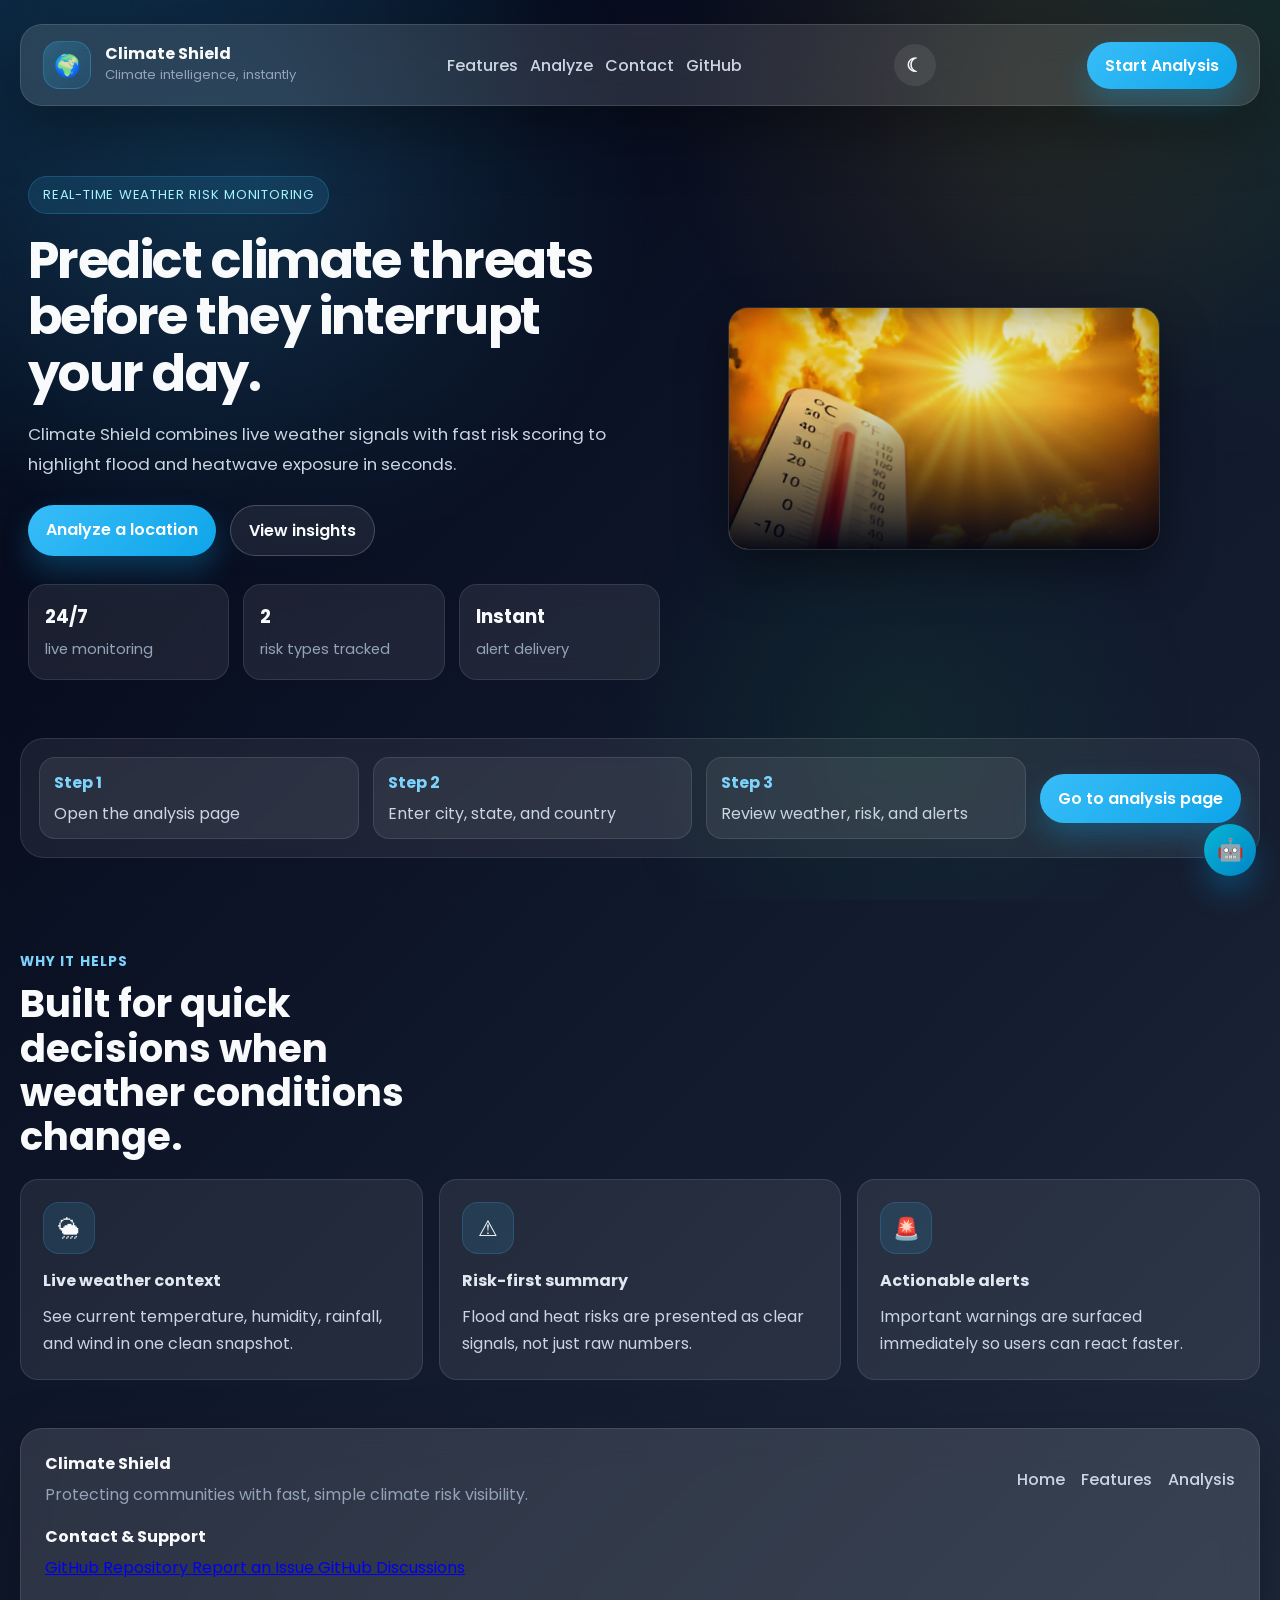
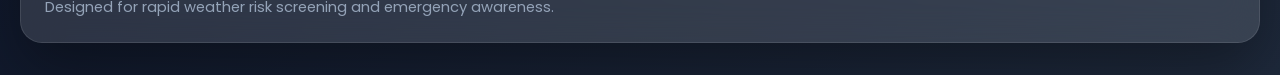
==== commit 0ddc4b5b: "Fix: Resolve merge conflicts, restore premium UI, fix geocoding cross-state bug, and correct light-m" ====
--- a/Frontend/index.html
+++ b/Frontend/index.html
@@ -1,4 +1,4 @@
-﻿<!doctype html>
+<!doctype html>
 <html lang="en">
   <head>
     <meta charset="UTF-8" />
@@ -12,13 +12,13 @@
     <link rel="preconnect" href="https://fonts.googleapis.com" />
 
     <link rel="preconnect" href="https://fonts.gstatic.com" crossorigin />
-
-    <link rel="icon" type="image/png" href="favicon.png" />
 
     <link
       href="https://fonts.googleapis.com/css2?family=Poppins:wght@300;400;500;600;700&display=swap"
       rel="stylesheet"
     />
+
+    <script src="theme.js"></script>
   </head>
 
   <body>
@@ -26,7 +26,6 @@
 
     <div class="page-shell">
       <nav class="navbar">
-        <div class="brand-marks">
         <a class="brand" href="#home">
           <span class="brand-mark">🌍</span>
           <span>
@@ -34,7 +33,6 @@
             <small>Climate intelligence, instantly</small>
           </span>
         </a>
-        </div>
         <div class="nav-links">
           <a href="#features">Features</a>
           <a href="Analysis/analysis.html">Analyze</a>
@@ -45,290 +43,146 @@
             >GitHub</a
           >
         </div>
-          <div id="theme-button">
-        <button id="theme-toggle" class="theme-toggle">☾</button> </div>
+        <div id="theme-button">
+          <button id="theme-toggle" class="theme-toggle" aria-label="Toggle light/dark mode"><span id="theme-icon">☾</span></button>
+        </div>
         <div id="analysis-button">
-        <a class="nav-cta" href="Analysis/analysis.html">Start Analysis</a> </div>
+          <a class="nav-cta" href="Analysis/analysis.html">Start Analysis</a>
+        </div>
       </nav>
-        
+
       <main id="home" class="container">
         <section class="hero">
-          <div class="hero-copy">
-            <span class="eyebrow">Real-time weather risk monitoring</span>
-
-            <h1>Predict climate threats before they interrupt your day.</h1>
-
-            <p>
-              Climate Shield combines live weather signals with fast risk
-              scoring to highlight flood and heatwave exposure in seconds.
+          <div class="hero-left-wrapper">
+            <div class="hero-copy">
+              <span class="eyebrow">Real-time weather risk monitoring</span>
+                        <h1>Predict climate threats before they interrupt your day.</h1>
+
+                        <p>
+                            Climate Shield combines live weather signals with fast risk scoring to
+                            highlight flood and heatwave exposure in seconds.
+                        </p>
+
+                        <div class="hero-actions">
+                            <a class="primary-action" href="Analysis/analysis.html">Analyze a location</a>
+                            <a class="secondary-action" href="#features">View insights</a>
+                        </div>
+
+                        <div class="hero-stats">
+                            <div>
+                                <strong>24/7</strong>
+                                <span>live monitoring</span>
+                            </div>
+                            <div>
+                                <strong>2</strong>
+                                <span>risk types tracked</span>
+                            </div>
+                            <div>
+                                <strong>Instant</strong>
+                                <span>alert delivery</span>
+                            </div>
+                        </div>
+
+                    </div>
+                </div>
+                
+                <div class="home-hero-right">
+                    <div class="image-wrapper home-carousel">
+                        <img src="images/weather_1.jpg" alt="Climate Shield Dashboard" class="carousel-img active" />
+                        <img src="images/weather_2.jpg" alt="Flood Risk Analysis" class="carousel-img" />
+                        <img src="images/weather_3.jpg" alt="Heatwave Prediction" class="carousel-img" />
+                        <div class="overlay-gradient"></div>
+                    </div>
+                </div>
+
+            </section>
+
+            <div class="hero-strip" style="margin-bottom: 60px;">
+
+                <div class="hero-strip-item">
+                    <strong>Step 1</strong>
+                    <span>Open the analysis page</span>
+                </div>
+
+                <div class="hero-strip-item">
+                    <strong>Step 2</strong>
+                    <span>Enter city, state, and country</span>
+                </div>
+
+                <div class="hero-strip-item">
+                    <strong>Step 3</strong>
+                    <span>Review weather, risk, and alerts</span>
+                </div>
+
+                <a class="primary-action full-width-action" href="Analysis/analysis.html">Go to analysis page</a>
+
+            </div>
+
+            <section id="features" class="feature-section">
+
+                <div class="section-heading">
+                    <span>Why it helps</span>
+                    <h2>Built for quick decisions when weather conditions change.</h2>
+                </div>
+
+                <div class="feature-grid">
+
+                    <article class="feature-card">
+                        <div class="feature-icon">🌦</div>
+                        <h3>Live weather context</h3>
+                        <p>See current temperature, humidity, rainfall, and wind in one clean snapshot.</p>
+                    </article>
+
+                    <article class="feature-card">
+                        <div class="feature-icon">⚠</div>
+                        <h3>Risk-first summary</h3>
+                        <p>Flood and heat risks are presented as clear signals, not just raw numbers.</p>
+                    </article>
+
+                    <article class="feature-card">
+                        <div class="feature-icon">🚨</div>
+                        <h3>Actionable alerts</h3>
+                        <p>Important warnings are surfaced immediately so users can react faster.</p>
+                    </article>
+
+                </div>
+
+            </section>
+
+        </main>
+
+        <footer id="contact" class="footer">
+
+            <div>
+                <strong>Climate Shield</strong>
+                <p>Protecting communities with fast, simple climate risk visibility.</p>
+            </div>
+
+            <div class="footer-links">
+                <a href="#home">Home</a>
+                <a href="#features">Features</a>
+                <a href="Analysis/analysis.html">Analysis</a>
+            </div>
+
+            <div class="contact-section">
+                <strong>Contact & Support</strong>
+                <div class="contact-links">
+                    <a href="https://github.com/thetechguardians/Climate-Shield" target="_blank">
+                        GitHub Repository
+                    </a>
+                    <a href="https://github.com/thetechguardians/Climate-Shield/issues" target="_blank">
+                        Report an Issue
+                    </a>
+                    <a href="https://github.com/thetechguardians/Climate-Shield/discussions" target="_blank">
+                        GitHub Discussions
+                    </a>
+                </div>
+            </div>
+
+            <p class="footer-note">
+                Designed for rapid weather risk screening and emergency awareness.
             </p>
-
-            <div class="hero-actions">
-              <a class="primary-action" href="Analysis/analysis.html"
-                >Analyze a location</a
-              >
-              <a class="secondary-action" href="#features">View insights</a>
-            </div>
-
-            <div class="hero-stats">
-              <div>
-                <strong>24/7</strong>
-                <span>live monitoring</span>
-              </div>
-              <div>
-                <strong>2</strong>
-                <span>risk types tracked</span>
-              </div>
-              <div>
-                <strong>Instant</strong>
-                <span>alert delivery</span>
-              </div>
-            </div>
-          </div>
-
-          <div class="hero-strip">
-            <div class="hero-strip-item">
-              <strong>Step 1</strong>
-              <span>Open the analysis page</span>
-            </div>
-
-            <div class="hero-strip-item">
-              <strong>Step 2</strong>
-              <span>Enter city, state, and country</span>
-            </div>
-
-            <div class="hero-strip-item">
-              <strong>Step 3</strong>
-              <span>Review weather, risk, and alerts</span>
-            </div>
-
-            <a
-              class="primary-action full-width-action"
-              href="Analysis/analysis.html"
-              >Go to analysis page</a
-            >
-          </div>
-        </section>
-
-        <section id="features" class="feature-section">
-          <div class="section-heading">
-            <span>Why it helps</span>
-            <h2>Built for quick decisions when weather conditions change.</h2>
-          </div>
-
-          <div class="feature-grid">
-            <article class="feature-card">
-              <div class="feature-icon">🌦</div>
-              <h3>Live weather context</h3>
-              <p>
-                See current temperature, humidity, rainfall, and wind in one
-                clean snapshot.
-              </p>
-            </article>
-
-            <article class="feature-card">
-              <div class="feature-icon">⚠</div>
-              <h3>Risk-first summary</h3>
-              <p>
-                Flood and heat risks are presented as clear signals, not just
-                raw numbers.
-              </p>
-            </article>
-
-            <article class="feature-card">
-              <div class="feature-icon">🚨</div>
-              <h3>Actionable alerts</h3>
-              <p>
-                Important warnings are surfaced immediately so users can react
-                faster.
-              </p>
-            </article>
-          </div>
-        </section>
-        <section class="capabilities-section">
-          <div class="section-heading">
-            <span>Platform Capabilities</span>
-            <h2>
-              Powerful climate intelligence for proactive decision-making.
-            </h2>
-          </div>
-
-          <div class="capability-grid">
-            <article class="capability-card">
-              <div class="feature-icon">📊</div>
-              <h3>Climate Risk Prediction</h3>
-              <p>
-                Predict potential climate threats using weather patterns and
-                risk scoring models.
-              </p>
-            </article>
-
-            <article class="capability-card">
-              <div class="feature-icon">🌊</div>
-              <h3>Flood & Heatwave Analysis</h3>
-              <p>
-                Evaluate flood and heatwave risks with easy-to-understand
-                climate indicators.
-              </p>
-            </article>
-
-            <article class="capability-card">
-              <div class="feature-icon">🤖</div>
-              <h3>AI-Powered Climate Assistant</h3>
-              <p>
-                Get instant answers and climate safety guidance through
-                ClimateBot.
-              </p>
-            </article>
-
-            <article class="capability-card">
-              <div class="feature-icon">📍</div>
-              <h3>Location-Based Insights</h3>
-              <p>
-                Analyze climate conditions for specific cities and regions
-                worldwide.
-              </p>
-            </article>
-
-            <article class="capability-card">
-              <div class="feature-icon">🌎</div>
-              <h3>Environmental Intelligence</h3>
-              <p>
-                Access real-time environmental information to support informed
-                decisions.
-              </p>
-            </article>
-          </div>
-        </section>
-      </main>
-
-      <footer id="contact" style="
-        display: block !important;
-        background: #1a2232 !important;
-        padding: 0 !important;
-        margin-top: 30px;
-        border-radius: 22px;
-        border: 1px solid rgba(255,255,255,0.07);
-      ">
-
-        <!-- main footer content -->
-        <div style="padding: 44px 48px 36px; display: grid; grid-template-columns: 1.6fr 1fr 1fr 1fr 1fr; gap: 32px; align-items: start;">
-
-          <!-- col 1: brand -->
-          <div>
-            <div style="display:flex; align-items:center; gap:10px; margin-bottom:16px;">
-              <span style="font-size:28px; line-height:1;">🌍</span>
-              <div>
-                <div style="font-size:1.2rem; font-weight:800; color:#ffffff; letter-spacing:-0.01em; line-height:1;">Climate Shield</div>
-                <div style="font-size:0.72rem; color:#64748b; letter-spacing:0.04em; margin-top:2px; text-transform:uppercase;">Climate Intelligence</div>
-              </div>
-            </div>
-            <p style="font-size:0.8rem; color:#94a3b8; line-height:1.7; margin-bottom:20px; max-width:200px;">
-              Real-time weather risk monitoring for flood and heatwave awareness.
-            </p>
-            <!-- phone-style contact -->
-            <div style="font-size:0.95rem; font-weight:700; color:#38bdf8; margin-bottom:14px; letter-spacing:0.01em;">
-              Protecting communities with fast, simple climate risk visibility.
-            </div>
-            <!-- social icons row -->
-            <div style="display:flex; gap:7px;">
-              <a href="https://github.com/thetechguardians/Climate-Shield" target="_blank" rel="noopener"
-                 style="width:30px;height:30px;border-radius:4px;background:#38bdf8;display:flex;align-items:center;justify-content:center;text-decoration:none;"
-                 onmouseover="this.style.background='#0ea5e9'" onmouseout="this.style.background='#38bdf8'">
-                <svg width="14" height="14" fill="white" viewBox="0 0 24 24"><path d="M12 .3a12 12 0 0 0-3.8 23.4c.6.1.8-.3.8-.6v-2c-3.3.7-4-1.6-4-1.6-.6-1.4-1.4-1.8-1.4-1.8-1-.7.1-.7.1-.7 1.2.1 1.8 1.2 1.8 1.2 1 1.8 2.8 1.3 3.5 1 .1-.8.4-1.3.7-1.6-2.7-.3-5.5-1.3-5.5-5.9 0-1.3.5-2.4 1.2-3.2 0-.4-.5-1.6.2-3.2 0 0 1-.3 3.3 1.2a11.5 11.5 0 0 1 6 0C17 4.7 18 5 18 5c.7 1.6.2 2.8.1 3.2.8.8 1.2 1.9 1.2 3.2 0 4.6-2.8 5.6-5.5 5.9.5.4.9 1.2.9 2.3v3.3c0 .3.2.7.8.6A12 12 0 0 0 12 .3"/></svg>
-              </a>
-              <a href="https://github.com/thetechguardians/Climate-Shield/issues" target="_blank" rel="noopener"
-                 style="width:30px;height:30px;border-radius:4px;background:#0f766e;display:flex;align-items:center;justify-content:center;text-decoration:none;"
-                 onmouseover="this.style.background='#0d9488'" onmouseout="this.style.background='#0f766e'">
-                <svg width="14" height="14" fill="none" stroke="white" stroke-width="2.2" viewBox="0 0 24 24"><circle cx="12" cy="12" r="10"/><line x1="12" y1="8" x2="12" y2="12"/><line x1="12" y1="16" x2="12.01" y2="16"/></svg>
-              </a>
-              <a href="https://github.com/thetechguardians/Climate-Shield/discussions" target="_blank" rel="noopener"
-                 style="width:30px;height:30px;border-radius:4px;background:#334155;display:flex;align-items:center;justify-content:center;text-decoration:none;"
-                 onmouseover="this.style.background='#475569'" onmouseout="this.style.background='#334155'">
-                <svg width="14" height="14" fill="none" stroke="white" stroke-width="2.2" viewBox="0 0 24 24"><path d="M21 15a2 2 0 0 1-2 2H7l-4 4V5a2 2 0 0 1 2-2h14a2 2 0 0 1 2 2z"/></svg>
-              </a>
-            </div>
-          </div>
-
-          <!-- col 2: navigate -->
-          <div>
-            <p style="font-size:0.78rem;font-weight:700;color:#ffffff;text-transform:uppercase;letter-spacing:0.08em;margin-bottom:16px;padding-bottom:10px;border-bottom:2px solid #38bdf8;display:inline-block;">Navigate</p>
-            <div style="display:flex;flex-direction:column;gap:9px;">
-              <a href="#home"                  style="font-size:0.8rem;color:#94a3b8;text-decoration:none;display:flex;align-items:center;gap:7px;transition:color 0.2s;" onmouseover="this.style.color='#38bdf8'" onmouseout="this.style.color='#94a3b8'"><span style="width:5px;height:1.5px;background:#38bdf8;display:inline-block;flex-shrink:0;"></span>Home</a>
-              <a href="#features"              style="font-size:0.8rem;color:#94a3b8;text-decoration:none;display:flex;align-items:center;gap:7px;" onmouseover="this.style.color='#38bdf8'" onmouseout="this.style.color='#94a3b8'"><span style="width:5px;height:1.5px;background:#38bdf8;display:inline-block;flex-shrink:0;"></span>Features</a>
-              <a href="Analysis/analysis.html" style="font-size:0.8rem;color:#94a3b8;text-decoration:none;display:flex;align-items:center;gap:7px;" onmouseover="this.style.color='#38bdf8'" onmouseout="this.style.color='#94a3b8'"><span style="width:5px;height:1.5px;background:#38bdf8;display:inline-block;flex-shrink:0;"></span>Analysis</a>
-              <a href="#chatbot-panel"         style="font-size:0.8rem;color:#94a3b8;text-decoration:none;display:flex;align-items:center;gap:7px;" onmouseover="this.style.color='#38bdf8'" onmouseout="this.style.color='#94a3b8'"><span style="width:5px;height:1.5px;background:#38bdf8;display:inline-block;flex-shrink:0;"></span>Climate Bot</a>
-            </div>
-          </div>
-
-          <!-- col 3: resources -->
-          <div>
-            <p style="font-size:0.78rem;font-weight:700;color:#ffffff;text-transform:uppercase;letter-spacing:0.08em;margin-bottom:16px;padding-bottom:10px;border-bottom:2px solid #38bdf8;display:inline-block;">Resources</p>
-            <div style="display:flex;flex-direction:column;gap:9px;">
-
-              <a href="https://github.com/thetechguardians/Climate-Shield/issues" target="_blank" rel="noopener"
-                 style="font-size:0.8rem;color:#94a3b8;text-decoration:none;display:flex;align-items:center;gap:7px;" onmouseover="this.style.color='#38bdf8'" onmouseout="this.style.color='#94a3b8'"><span style="width:5px;height:1.5px;background:#38bdf8;display:inline-block;flex-shrink:0;"></span>Report an Issue</a>
-              <a href="https://github.com/thetechguardians/Climate-Shield/discussions" target="_blank" rel="noopener"
-                 style="font-size:0.8rem;color:#94a3b8;text-decoration:none;display:flex;align-items:center;gap:7px;" onmouseover="this.style.color='#38bdf8'" onmouseout="this.style.color='#94a3b8'"><span style="width:5px;height:1.5px;background:#38bdf8;display:inline-block;flex-shrink:0;"></span>Discussions</a>
-              <a href="https://github.com/thetechguardians/Climate-Shield/blob/main/CONTRIBUTING.md" target="_blank" rel="noopener"
-                 style="font-size:0.8rem;color:#94a3b8;text-decoration:none;display:flex;align-items:center;gap:7px;" onmouseover="this.style.color='#38bdf8'" onmouseout="this.style.color='#94a3b8'"><span style="width:5px;height:1.5px;background:#38bdf8;display:inline-block;flex-shrink:0;"></span>Contributing</a>
-              <a href="https://github.com/thetechguardians/Climate-Shield/blob/main/README.md" target="_blank" rel="noopener"
-                 style="font-size:0.8rem;color:#94a3b8;text-decoration:none;display:flex;align-items:center;gap:7px;" onmouseover="this.style.color='#38bdf8'" onmouseout="this.style.color='#94a3b8'"><span style="width:5px;height:1.5px;background:#38bdf8;display:inline-block;flex-shrink:0;"></span>Documentation</a>
-            </div>
-          </div>
-
-          
-
-          <!-- col 4: Community -->
-          <div>
-            <p style="font-size:0.78rem;font-weight:700;color:#ffffff;text-transform:uppercase;letter-spacing:0.08em;margin-bottom:16px;padding-bottom:10px;border-bottom:2px solid #38bdf8;display:inline-block;">Community</p>
-            <div style="display:flex;flex-direction:column;gap:9px;">
-             
-              <a href="https://github.com/thetechguardians/Climate-Shield/graphs/contributors" style="font-size:0.8rem;color:#94a3b8;text-decoration:none;display:flex;align-items:center;gap:7px;" onmouseover="this.style.color='#38bdf8'" onmouseout="this.style.color='#94a3b8'"><span style="width:5px;height:1.5px;background:#38bdf8;display:inline-block;flex-shrink:0;"></span>Contributors</a>
-                            <a href="https://github.com/thetechguardians/Climate-Shield" target="_blank" rel="noopener"
-                 style="font-size:0.8rem;color:#94a3b8;text-decoration:none;display:flex;align-items:center;gap:7px;" onmouseover="this.style.color='#38bdf8'" onmouseout="this.style.color='#94a3b8'"><span style="width:5px;height:1.5px;background:#38bdf8;display:inline-block;flex-shrink:0;"></span>GitHub Repository</a>
-              <a href="https://github.com/thetechguardians/Climate-Shield/blob/main/LICENSE" target="_blank" rel="noopener"
-                 style="font-size:0.8rem;color:#94a3b8;text-decoration:none;display:flex;align-items:center;gap:7px;" onmouseover="this.style.color='#38bdf8'" onmouseout="this.style.color='#94a3b8'"><span style="width:5px;height:1.5px;background:#38bdf8;display:inline-block;flex-shrink:0;"></span>MIT License</a>
-            </div>
-          </div>
-
-        </div><!-- /main grid -->
-
-        <!-- copyright bar — darker strip like IQMS -->
-        <div style="background:#111827; border-top:1px solid rgba(255,255,255,0.06); padding:14px 48px; display:flex; align-items:center; justify-content:center; border-radius:0 0 22px 22px;">
-          <p style="font-size:0.75rem; color:#475569; margin:0; text-align:center;">
-            &copy; 2025 <strong style="color:#64748b; font-weight:600;">Climate Shield</strong>
-            &nbsp;&middot;&nbsp; MIT License
-            &nbsp;&middot;&nbsp; SSoC 2026
-            &nbsp;&middot;&nbsp; Made with &#9829; by The Tech Guardians
-          </p>
-        </div>
-
-        <!-- responsive styles -->
-        <style>
-          @media (max-width: 1024px) {
-            #contact > div:first-of-type {
-              grid-template-columns: 1fr 1fr 1fr !important;
-            }
-          }
-          @media (max-width: 700px) {
-            #contact > div:first-of-type {
-              grid-template-columns: 1fr 1fr !important;
-              padding: 32px 24px 28px !important;
-            }
-            #contact > div:last-of-type {
-              padding-left: 24px !important;
-              padding-right: 24px !important;
-            }
-          }
-          @media (max-width: 480px) {
-            #contact > div:first-of-type {
-              grid-template-columns: 1fr !important;
-            }
-          }
-        </style>
-
-      </footer>
+        </footer>
 
       <button
         id="chatbot-toggle"
@@ -376,6 +230,7 @@
             type="text"
             placeholder="Type your question..."
             autocomplete="off"
+            required
           />
           <button type="submit">Send</button>
         </form>
@@ -386,5 +241,72 @@
 
     <script src="script.js"></script>
     <script src="chatbot.js"></script>
+    <script>
+        (function(){
+            const toggle = document.getElementById('chatbot-toggle');
+            const panel = document.getElementById('chatbot-panel');
+            const closeBtn = document.getElementById('chatbot-close');
+            const form = document.getElementById('chatbot-form');
+            const input = document.getElementById('chatbot-input');
+            const messagesDiv = document.getElementById('chatbot-messages');
+            const statusDiv = document.getElementById('chatbot-status');
+
+            function addMessage(text, isUser) {
+                const msgDiv = document.createElement('div');
+                msgDiv.className = isUser ? 'message user' : 'message bot';
+                msgDiv.innerText = text;
+                messagesDiv.appendChild(msgDiv);
+                messagesDiv.scrollTop = messagesDiv.scrollHeight;
+            }
+
+            function showStatus(msg) {
+                statusDiv.innerText = msg;
+                statusDiv.classList.remove('hidden');
+                setTimeout(() => statusDiv.classList.add('hidden'), 2200);
+            }
+
+            async function getBotReply(question) {
+                const q = question.toLowerCase();
+                if (q.includes('flood') || q.includes('flooding')) {
+                    return "🌊 Flood risk is calculated using rainfall intensity, soil moisture, and river levels. Climate Shield monitors real-time precipitation and terrain vulnerability to flag potential flash floods.";
+                } else if (q.includes('heatwave') || q.includes('extreme heat')) {
+                    return "🔥 Heatwave risks increase when temperatures exceed regional thresholds. We analyze thermal stress, humidity, and duration to provide early heat alerts.";
+                } else if (q.includes('cyclone') || q.includes('hurricane') || q.includes('typhoon')) {
+                    return "🌀 Cyclones are tracked using wind speed patterns, pressure drops, and storm surge modeling. Our system highlights areas at risk of severe winds and coastal flooding.";
+                } else if (q.includes('climate change')) {
+                    return "🌎 Climate change amplifies extreme weather events — heavier rainfall, prolonged heatwaves, and stronger storms. Climate Shield helps communities build adaptive resilience.";
+                } else {
+                    return "💡 I can answer questions about flood risk, heatwaves, cyclones, climate adaptation, and weather preparedness. Try: 'How to prepare for floods?' or 'Heatwave safety tips'.";
+                }
+            }
+
+            form.addEventListener('submit', async (e) => {
+                e.preventDefault();
+                const userMsg = input.value.trim();
+                if (!userMsg) return;
+                addMessage(userMsg, true);
+                input.value = '';
+                showStatus('Analyzing climate data...');
+                try {
+                    const reply = await getBotReply(userMsg);
+                    addMessage(reply, false);
+                    statusDiv.classList.add('hidden');
+                } catch (err) {
+                    addMessage("Sorry, I'm having trouble. Please try again.", false);
+                    statusDiv.classList.add('hidden');
+                }
+            });
+
+            toggle.addEventListener('click', () => {
+                panel.classList.toggle('hidden');
+                const expanded = !panel.classList.contains('hidden');
+                toggle.setAttribute('aria-expanded', expanded);
+            });
+            closeBtn.addEventListener('click', () => {
+                panel.classList.add('hidden');
+                toggle.setAttribute('aria-expanded', 'false');
+            });
+        })();
+    </script>
 </body>
 </html>
--- a/Frontend/style.css
+++ b/Frontend/style.css
@@ -1,4 +1,4 @@
-﻿* {
+* {
   margin: 0;
   padding: 0;
   box-sizing: border-box;
@@ -56,8 +56,8 @@
   --muted:         #334155;
   --muted-2:       #64748b;
   --shadow:        0 10px 30px rgba(0, 0, 0, 0.08);
-}
-
+
+}
 .theme-toggle {
   width: 42px;
   height: 42px;
@@ -70,12 +70,11 @@
   display: flex;
   align-items: center;
   justify-content: center;
-}
-
+  flex: 0 0 auto;
+}
 .theme-toggle:hover {
   transform: scale(1.05);
 }
-
 html {
   scroll-behavior: smooth;
 }
@@ -142,7 +141,6 @@
   justify-content: space-between;
   gap: 20px;
   padding: 16px 22px;
-  flex-wrap: wrap;
   border: 1px solid rgba(255, 255, 255, 0.12);
   border-radius: 22px;
   background: var(--panel-strong);
@@ -155,7 +153,6 @@
   backdrop-filter: blur(20px);
   border: 1px solid rgba(0, 0, 0, 0.08);
 }
-
 .brand {
   display: flex;
   align-items: center;
@@ -197,9 +194,9 @@
 .nav-links {
   display: flex;
   align-items: center;
-  gap: 18px;
-  flex-wrap: wrap;
   justify-content: center;
+  gap: 12px;
+  flex-wrap: nowrap;
 }
 
 .nav-links a,
@@ -213,8 +210,7 @@
 }
 
 .nav-links a:hover,
-.footer-links a:hover,
-.contact-links a:hover {
+.footer-links a:hover {
   color: white;
   transform: translateY(-1px);
 }
@@ -257,12 +253,12 @@
 }
 
 .hero {
-  display: grid;
-  grid-template-columns: minmax(0, 1fr);
-  gap: 24px;
-  align-items: start;
-  padding: 18px 0 34px;
-  max-width: 920px;
+    display: grid;
+    grid-template-columns: 1.2fr 0.8fr;
+    gap: 60px;
+    align-items: center;
+    padding: 18px 0 34px;
+    max-width: 1140px;
 }
 
 .hero-copy {
@@ -284,10 +280,49 @@
 }
 
 .hero-copy h1 {
-  font-size: clamp(2.6rem, 5vw, 5rem);
-  line-height: 0.98;
-  letter-spacing: -0.02em;
-  max-width: 10.5ch;
+    font-size: clamp(2.2rem, 4vw, 4.2rem);
+    line-height: 1.1;
+    letter-spacing: -0.03em;
+    min-height: 3.3em;
+}
+
+.home-hero-right {
+    position: relative;
+    width: 100%;
+}
+
+.image-wrapper {
+    position: relative;
+    width: 100%;
+    aspect-ratio: 16 / 9;
+    border-radius: 20px;
+    overflow: hidden;
+    box-shadow: 0 20px 50px rgba(0, 0, 0, 0.4);
+    border: 1px solid rgba(255, 255, 255, 0.1);
+}
+
+.image-wrapper img {
+    width: 100%;
+    height: 100%;
+    object-fit: cover;
+    position: absolute;
+    top: 0;
+    left: 0;
+    opacity: 0;
+    transition: opacity 1s ease-in-out;
+}
+
+.image-wrapper img.active {
+    opacity: 1;
+}
+
+.overlay-gradient {
+    position: absolute;
+    inset: 0;
+    background: 
+        linear-gradient(to top, rgba(2, 6, 23, 0.95) 0%, rgba(2, 6, 23, 0.1) 60%);
+    pointer-events: none;
+    box-shadow: inset 0 0 30px rgba(0, 0, 0, 0.4);
 }
 
 .hero-copy p {
@@ -367,93 +402,140 @@
   align-items: center;
 }
 
-.feature-section {
-  padding: 34px 0 18px;
-}
-
-.capabilities-section {
-  padding: 40px 0;
-}
-
-.capability-grid {
+.glass-card {
+  background: rgba(255, 255, 255, 0.08);
+  border: 1px solid rgba(255, 255, 255, 0.12);
+  border-radius: 28px;
+  backdrop-filter: blur(20px);
+  padding: 34px;
+  box-shadow: var(--shadow);
+}
+
+.header {
+  text-align: center;
+  margin-bottom: 28px;
+}
+
+.logo {
+  width: 72px;
+  height: 72px;
   display: grid;
-  grid-template-columns: repeat(6, 1fr);
-  gap: 24px;
-}
-
-.capability-card:nth-child(1) {
-  grid-column: 1 / 3;
-}
-
-.capability-card:nth-child(2) {
-  grid-column: 3 / 5;
-}
-
-.capability-card:nth-child(3) {
-  grid-column: 5 / 7;
-}
-
-.capability-card:nth-child(4) {
-  grid-column: 2 / 4;
-}
-
-.capability-card:nth-child(5) {
-  grid-column: 4 / 6;
-}
-
-.capability-card {
-  min-height: 220px;
-  padding: 24px;
-  border-radius: 18px;
-  background: rgba(255, 255, 255, 0.08);
-  border: 1px solid rgba(255, 255, 255, 0.1);
-  transition: all 0.3s ease;
-}
-
-.capability-card:hover {
-  transform: translateY(-5px);
-  background: var(--btn-hover);
-}
-
-.capability-card h3 {
-  margin-bottom: 12px;
-  color: var(--text-heading);
-}
-
-.capability-card p {
+  place-items: center;
+  margin: 0 auto 14px;
+  border-radius: 22px;
+  background: linear-gradient(
+    135deg,
+    rgba(56, 189, 248, 0.2),
+    rgba(14, 165, 233, 0.06)
+  );
+  border: 1px solid rgba(56, 189, 248, 0.22);
+  font-size: 2rem;
+}
+
+.header h2 {
+  font-size: clamp(1.8rem, 3vw, 2.5rem);
+  margin-bottom: 10px;
+}
+
+.header p {
   color: var(--muted);
   line-height: 1.7;
 }
 
-.section-heading {
-  display: flex;
-  flex-direction: column;
-  gap: 10px;
-  margin-bottom: 20px;
-}
-
-.section-heading span {
+.input-container {
+  display: grid;
+  grid-template-columns: repeat(auto-fit, minmax(180px, 1fr));
+  gap: 16px;
+  margin-bottom: 22px;
+}
+
+.input-group label {
+  display: block;
+  margin-bottom: 8px;
+  font-weight: 500;
+  color: var(--muted);
+}
+
+.input-group input {
+  width: 100%;
+  padding: 15px 16px;
+  border: 1px solid rgba(255, 255, 255, 0.1);
+  border-radius: 14px;
+  background: rgba(255, 255, 255, 0.09);
+  color: white;
+  font-size: 15px;
+  outline: none;
+  transition:
+    border-color 0.2s ease,
+    box-shadow 0.2s ease,
+    transform 0.2s ease;
+}
+
+.input-group input::placeholder {
+  color: #94a3b8;
+}
+
+.input-group input:focus {
+  border-color: rgba(56, 189, 248, 0.65);
+  box-shadow: 0 0 0 4px rgba(56, 189, 248, 0.14);
+  transform: translateY(-1px);
+}
+
+button {
+  width: 100%;
+  padding: 16px 18px;
+  border: none;
+  border-radius: 16px;
+  background: linear-gradient(135deg, var(--accent), var(--accent-2));
+  color: white;
+  font-size: 1rem;
+  font-weight: 700;
+  cursor: pointer;
+  transition:
+    transform 0.2s ease,
+    box-shadow 0.2s ease,
+    filter 0.2s ease;
+}
+
+button:hover {
+  transform: translateY(-2px);
+  box-shadow: 0 14px 28px rgba(14, 165, 233, 0.28);
+  filter: brightness(1.03);
+}
+
+.loading {
+  margin-top: 18px;
+  text-align: center;
+  color: #facc15;
+  font-weight: 600;
+}
+
+.weather-card {
+  margin-top: 30px;
+}
+
+.section-title {
+  margin-bottom: 18px;
+  font-size: 1.1rem;
+  font-weight: 700;
   color: #7dd3fc;
-  font-weight: 700;
-  text-transform: uppercase;
-  letter-spacing: 0.08em;
-  font-size: 0.84rem;
-}
-
-.section-heading h2 {
-  font-size: clamp(1.5rem, 3vw, 2.4rem);
-  max-width: 18ch;
-  line-height: 1.15;
-}
-
+}
+
+.weather-grid,
+.risk-grid,
 .feature-grid {
   display: grid;
-  grid-template-columns: repeat(auto-fit, minmax(220px, 1fr));
   gap: 16px;
 }
 
+.weather-grid {
+  grid-template-columns: repeat(auto-fit, minmax(160px, 1fr));
+  margin-bottom: 22px;
+}
+
+.weather-box,
+.risk-card,
 .feature-card {
-  min-height: 190px;
   background: rgba(255, 255, 255, 0.08);
   border: 1px solid rgba(255, 255, 255, 0.1);
   border-radius: 18px;
@@ -464,10 +546,157 @@
     border-color 0.2s ease;
 }
 
+.weather-box:hover,
+.risk-card:hover,
 .feature-card:hover {
   transform: translateY(-3px);
   background: rgba(255, 255, 255, 0.12);
   border-color: rgba(255, 255, 255, 0.14);
+}
+
+.weather-box {
+  text-align: center;
+}
+
+.weather-box h3,
+.risk-card h3,
+.feature-card h3 {
+  margin-bottom: 10px;
+  color: #e2e8f0;
+  font-size: 1rem;
+}
+
+.weather-box p {
+  font-size: 1.55rem;
+  font-weight: 700;
+}
+
+.location-box {
+  background: rgba(56, 189, 248, 0.12);
+  padding: 20px 22px;
+  border-radius: 18px;
+  margin-bottom: 22px;
+  border: 1px solid rgba(56, 189, 248, 0.15);
+}
+
+.location-box h3 {
+  margin-bottom: 10px;
+}
+
+.location-box p {
+  color: #e2e8f0;
+  line-height: 1.6;
+}
+
+.risk-grid {
+  grid-template-columns: repeat(auto-fit, minmax(200px, 1fr));
+  margin-bottom: 22px;
+}
+
+.risk-card {
+  text-align: center;
+}
+
+.risk-card p {
+  font-size: 1.8rem;
+  font-weight: 800;
+}
+
+.flood {
+  background: rgba(239, 68, 68, 0.13);
+  border-color: rgba(239, 68, 68, 0.32);
+}
+
+.heat {
+  background: rgba(245, 158, 11, 0.13);
+  border-color: rgba(245, 158, 11, 0.32);
+}
+
+.alert-box {
+  padding: 20px;
+  border-radius: 18px;
+  line-height: 1.7;
+  font-weight: 600;
+  font-size: 0.98rem;
+  animation: fadeIn 0.35s ease;
+}
+
+.alert-danger {
+  background: rgba(239, 68, 68, 0.16);
+  border: 1px solid rgba(239, 68, 68, 0.42);
+  color: #fecaca;
+}
+
+.alert-warning {
+  background: rgba(34, 197, 94, 0.14);
+  border: 1px solid rgba(34, 197, 94, 0.35);
+  color: #bbf7d0;
+}
+
+.feature-section {
+  padding: 34px 0 18px;
+}
+
+.capabilities-section {
+  padding: 40px 0;
+}
+
+.capability-grid {
+  display: grid;
+  grid-template-columns: repeat(auto-fit, minmax(240px, 1fr));
+  gap: 18px;
+}
+
+.capability-card {
+  background: rgba(255, 255, 255, 0.08);
+  border: 1px solid rgba(255, 255, 255, 0.1);
+  border-radius: 18px;
+  padding: 24px;
+  transition: all 0.3s ease;
+}
+
+.capability-card:hover {
+  transform: translateY(-5px);
+  background: var(--btn-hover);
+}
+
+.capability-card h3 {
+  margin-bottom: 12px;
+  color: var(--text-heading);
+}
+
+.capability-card p {
+  color: var(--muted);
+  line-height: 1.7;
+}
+
+.section-heading {
+  display: flex;
+  flex-direction: column;
+  gap: 10px;
+  margin-bottom: 20px;
+}
+
+.section-heading span {
+  color: #7dd3fc;
+  font-weight: 700;
+  text-transform: uppercase;
+  letter-spacing: 0.08em;
+  font-size: 0.84rem;
+}
+
+.section-heading h2 {
+  font-size: clamp(1.5rem, 3vw, 2.4rem);
+  max-width: 18ch;
+  line-height: 1.15;
+}
+
+.feature-grid {
+  grid-template-columns: repeat(auto-fit, minmax(220px, 1fr));
+}
+
+.feature-card {
+  min-height: 190px;
 }
 
 .feature-icon {
@@ -482,12 +711,6 @@
   margin-bottom: 14px;
 }
 
-.feature-card h3 {
-  margin-bottom: 10px;
-  color: #e2e8f0;
-  font-size: 1rem;
-}
-
 .feature-card p {
   color: var(--muted);
   line-height: 1.7;
@@ -495,15 +718,16 @@
 
 .footer {
   margin-top: 30px;
+  padding: 22px 24px;
   border-radius: 22px;
   border: 1px solid var(--border-color);
   background: var(--panel-strong);
   color: var(--text);
   backdrop-filter: blur(18px);
   display: grid;
-  grid-template-columns: minmax(0, 1fr) auto;
+  grid-template-columns: minmax(0, 1.2fr) auto;
   gap: 16px 24px;
-  align-items: start;
+  align-items: center;
   box-shadow: var(--shadow);
 }
 
@@ -524,35 +748,55 @@
   gap: 16px;
   flex-wrap: wrap;
   justify-content: flex-end;
-  grid-column: 2;
-  grid-row: 1;
-}
-
-.contact-section {
-  display: flex;
-  flex-direction: column;
-  gap: 10px;
-  grid-column: 1;
-  grid-row: 2;
-}
-
-.contact-links {
-  display: flex;
-  flex-direction: column;
-  gap: 8px;
-}
-
-.contact-links a {
-  color: #dbeafe;
-  text-decoration: none;
-  transition:
-    color 0.2s ease,
-    transform 0.2s ease;
 }
 
 .footer-note {
   grid-column: 1 / -1;
   font-size: 0.92rem;
+}
+
+.footer-col strong {
+  display: block;
+  font-size: 1rem;
+  font-weight: 700;
+  margin-bottom: 0.5rem;
+  color: var(--text);
+}
+
+.footer-col p {
+  font-size: 0.8rem;
+  color: var(--muted);
+  line-height: 1.6;
+  max-width: 350px;
+}
+
+.footer-nav-links {
+  display: flex;
+  gap: 1.8rem;
+  align-items: center;
+  flex-wrap: wrap;
+}
+
+.footer-nav-links a {
+  text-decoration: none;
+  font-size: 0.85rem;
+  font-weight: 500;
+  color: var(--muted);
+  transition: color 0.2s;
+}
+
+.footer-nav-links a:hover {
+  color: var(--text);
+}
+
+.footer-legal {
+  width: 100%;
+  text-align: center;
+  font-size: 0.7rem;
+  color: var(--muted);
+  padding-top: 1rem;
+  border-top: 1px solid rgba(71, 85, 105, 0.3);
+  margin-top: 0.5rem;
 }
 
 .chatbot-toggle {
@@ -575,24 +819,16 @@
   background: linear-gradient(135deg, #06b6d4, #0284c7);
   box-shadow: 0 16px 28px rgba(2, 132, 199, 0.34);
   cursor: pointer;
-  transition:
-    transform 0.2s ease,
-    box-shadow 0.2s ease;
-}
-
-.chatbot-toggle:hover {
-  transform: translateY(-2px);
-  box-shadow: 0 18px 32px rgba(2, 132, 199, 0.42);
 }
 
 .chatbot-panel {
   position: fixed;
   right: 24px;
   bottom: 84px;
-  width: min(380px, calc(100vw - 24px));
+  width: min(360px, calc(100vw - 24px));
   border-radius: 20px;
   border: 1px solid rgba(255, 255, 255, 0.14);
-  background: rgba(2, 6, 23, 0.92);
+  background: rgba(2, 6, 23, 0.9);
   backdrop-filter: blur(16px);
   box-shadow: 0 24px 46px var(--shadow-color);
   z-index: 39;
@@ -623,7 +859,6 @@
   background: var(--btn-bg);
   color: var(--text-primary);
   font-size: 0.9rem;
-  cursor: pointer;
 }
 
 .chatbot-messages {
@@ -640,7 +875,6 @@
   padding: 10px 12px;
   line-height: 1.55;
   font-size: 0.92rem;
-  max-width: 88%;
 }
 
 .bot-message {
@@ -655,22 +889,6 @@
   border: 1px solid rgba(34, 197, 94, 0.3);
   color: #dcfce7;
   justify-self: end;
-}
-
-#chatbot-suggestions {
-  display: flex;
-  flex-wrap: wrap;
-  gap: 6px;
-  margin-bottom: 10px;
-  padding: 4px 2px;
-}
-
-#chatbot-suggestions button {
-  width: auto;
-  border-radius: 999px;
-  padding: 6px 10px;
-  font-size: 0.74rem;
-  font-weight: 600;
 }
 
 .chatbot-form {
@@ -702,14 +920,6 @@
   font-size: 0.84rem;
 }
 
-.feature-box {
-  margin: 20px;
-  padding: 15px;
-  border-radius: 12px;
-  background: rgba(255, 255, 255, 0.08);
-  color: white;
-}
-
 .hidden {
   display: none;
 }
@@ -732,28 +942,12 @@
     grid-template-columns: 1fr;
     justify-items: start;
   }
-  .navbar {
-    display: flex;
-    flex-direction: row;
-    align-items: center;
-    align-content: center;
-    justify-content: center;
-  }
-  .hero-actions {
-    display: flex;
-    justify-content: space-around;
-  }
+
   .nav-links,
   .footer-links {
     justify-content: flex-start;
   }
 
-  .footer-links,
-  .contact-section {
-    grid-column: 1;
-    grid-row: auto;
-  }
-
   .hero {
     grid-template-columns: 1fr;
   }
@@ -762,57 +956,32 @@
     grid-template-columns: 1fr;
   }
 
-  .hero-copy h1 {
-    max-width: 12ch;
-  }
-}
-
-@media (max-width: 900px) {
-  .capability-grid {
-    grid-template-columns: repeat(2, 1fr);
-  }
-
-  .capability-grid .capability-card:nth-child(4),
-  .capability-grid .capability-card:nth-child(5) {
-    grid-column: auto;
-    justify-self: stretch;
-    max-width: none;
-  }
+    .home-hero-right {
+        margin-top: 20px;
+    }
+
+    .image-wrapper {
+        aspect-ratio: 16 / 9;
+    }
+
+    .hero-copy h1 {
+        max-width: 12ch;
+    }
 }
 
 @media (max-width: 768px) {
-  .capability-grid {
-    grid-template-columns: 1fr;
-  }
-
-  .capability-card:nth-child(1),
-  .capability-card:nth-child(2),
-  .capability-card:nth-child(3),
-  .capability-card:nth-child(4),
-  .capability-card:nth-child(5) {
-    grid-column: auto;
-  }
   .page-shell {
     width: min(100% - 20px, 1240px);
     padding-top: 14px;
   }
 
   .navbar,
+  .glass-card,
   .footer {
     padding: 18px;
     border-radius: 20px;
   }
-  .navbar {
-    display: flex;
-    flex-direction: row;
-    align-items: center;
-    align-content: center;
-    justify-content: center;
-  }
-  .hero-actions {
-    display: flex;
-    justify-content: space-around;
-  }
+
   .nav-links {
     gap: 12px;
   }
@@ -826,15 +995,19 @@
   }
 
   .hero-stats {
-    display: flex;
-    flex-direction: row;
-    width: 100%;
+    grid-template-columns: 1fr;
   }
 
   .hero-strip {
     padding: 14px;
   }
 
+  .input-container {
+    grid-template-columns: 1fr;
+  }
+
+  .weather-grid,
+  .risk-grid,
   .feature-grid {
     grid-template-columns: 1fr;
   }
@@ -861,3 +1034,94 @@
     grid-template-columns: 1fr;
   }
 }
+<<<<<<< HEAD
+
+/* ================================================
+   LIGHT THEME — fix all hardcoded dark-only colors
+   ================================================ */
+
+/* Eyebrow badge (pale cyan #a5f3fc → readable dark blue) */
+[data-theme="light"] .eyebrow {
+  color: #0369a1;
+  background: rgba(3, 105, 161, 0.08);
+  border-color: rgba(3, 105, 161, 0.2);
+}
+
+/* Step labels inside hero strip (pale blue #7dd3fc → dark blue) */
+[data-theme="light"] .hero-strip-item strong {
+  color: #0369a1;
+}
+
+/* Section eyebrow labels (pale blue #7dd3fc → dark blue) */
+[data-theme="light"] .section-heading span {
+  color: #0369a1;
+}
+
+/* Feature card headings (#e2e8f0 near-white → dark) */
+[data-theme="light"] .feature-card h3 {
+  color: #1a202c;
+}
+
+/* Feature cards — white-alpha bg invisible on light */
+[data-theme="light"] .feature-card {
+  background: #ffffff;
+  border-color: rgba(0, 0, 0, 0.09);
+}
+[data-theme="light"] .feature-card:hover {
+  background: #f1f5f9;
+  border-color: rgba(0, 0, 0, 0.14);
+}
+
+/* Capability cards — same white-alpha issue */
+[data-theme="light"] .capability-card {
+  background: #ffffff;
+  border-color: rgba(0, 0, 0, 0.09);
+}
+[data-theme="light"] .capability-card:hover {
+  background: #f1f5f9;
+}
+
+/* Contact links (#dbeafe pale blue → readable dark blue) */
+[data-theme="light"] .contact-links a {
+  color: #0369a1;
+}
+[data-theme="light"] .contact-links a:hover {
+  color: #075985;
+}
+
+/* Chatbot panel — dark glassy bg → white */
+[data-theme="light"] .chatbot-panel {
+  background: rgba(255, 255, 255, 0.97);
+  border-color: rgba(0, 0, 0, 0.1);
+}
+
+/* Bot message bubble (#dbeafe pale blue → dark text) */
+[data-theme="light"] .bot-message {
+  background: rgba(56, 189, 248, 0.1);
+  border-color: rgba(56, 189, 248, 0.25);
+  color: #0c4a6e;
+}
+
+/* User message bubble (#dcfce7 pale green → dark text) */
+[data-theme="light"] .user-message {
+  background: rgba(34, 197, 94, 0.1);
+  border-color: rgba(34, 197, 94, 0.25);
+  color: #14532d;
+}
+
+/* Chatbot status text (#fcd34d yellow → dark amber) */
+[data-theme="light"] .chatbot-status {
+  color: #92400e;
+}
+
+/* Feature box */
+[data-theme="light"] .feature-box {
+  background: rgba(0, 0, 0, 0.04);
+  color: var(--text);
+}
+
+/* Nav link hover — ensure white text doesn't appear on light bg */
+[data-theme="light"] .nav-links a:hover,
+[data-theme="light"] .footer-links a:hover {
+  color: #0369a1;
+}
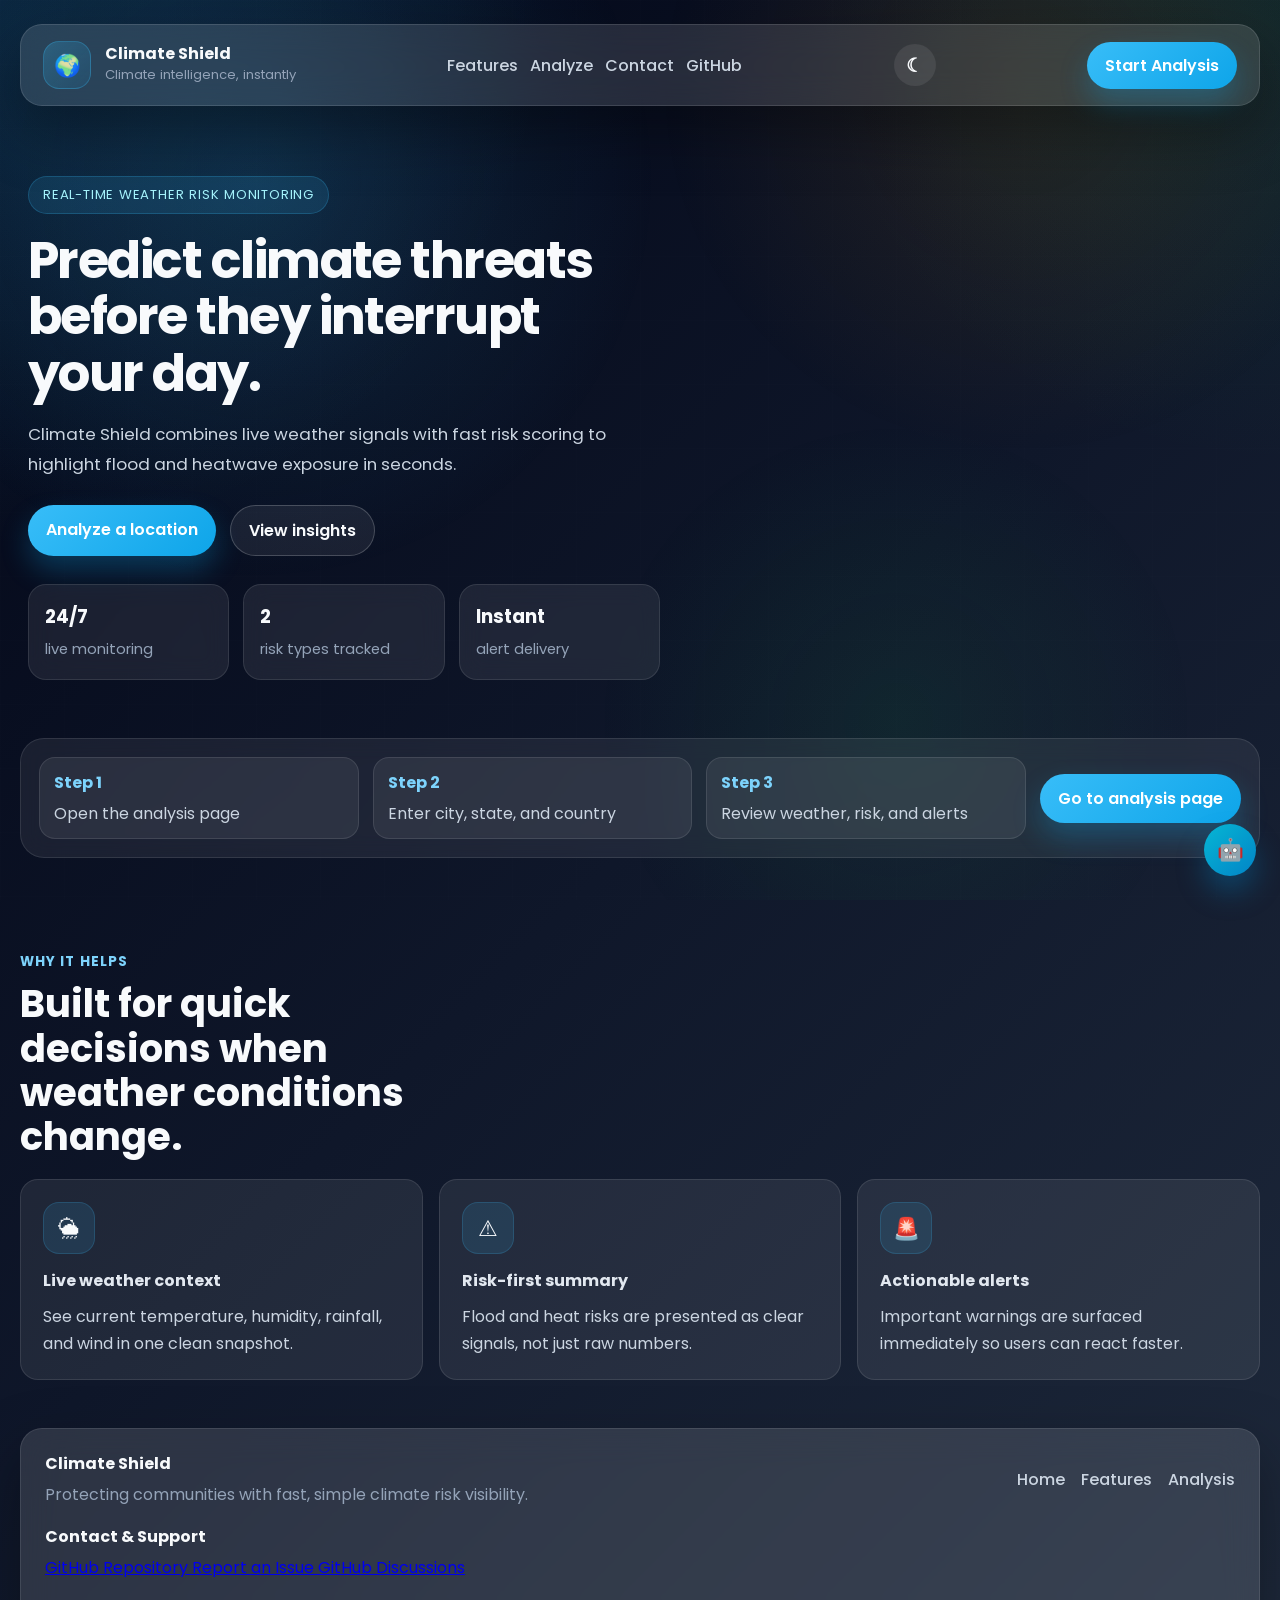
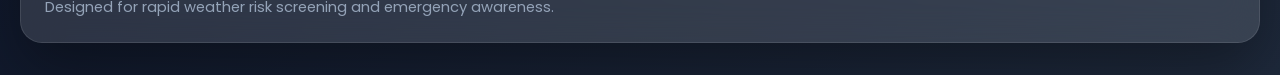
==== commit c39fb63e: "Reworked on entire result section on the updated UI" ====
--- a/Frontend/index.html
+++ b/Frontend/index.html
@@ -85,16 +85,6 @@
 
                     </div>
                 </div>
-                
-                <div class="home-hero-right">
-                    <div class="image-wrapper home-carousel">
-                        <img src="images/weather_1.jpg" alt="Climate Shield Dashboard" class="carousel-img active" />
-                        <img src="images/weather_2.jpg" alt="Flood Risk Analysis" class="carousel-img" />
-                        <img src="images/weather_3.jpg" alt="Heatwave Prediction" class="carousel-img" />
-                        <div class="overlay-gradient"></div>
-                    </div>
-                </div>
-
             </section>
 
             <div class="hero-strip" style="margin-bottom: 60px;">
--- a/Frontend/style.css
+++ b/Frontend/style.css
@@ -35,6 +35,9 @@
 }
 
 [data-theme="light"] {
+  --accent: #0284c7;
+  --accent-2: #0369a1;
+
   --bg-primary:    #f4f6fa;
   --bg-secondary:  #eaecf2;
   --bg-card:       #ffffff;
@@ -821,7 +824,7 @@
   cursor: pointer;
 }
 
-.chatbot-panel {
+.chatbot-panel {\n  opacity: 0;\n  pointer-events: none;\n
   position: fixed;
   right: 24px;
   bottom: 84px;
@@ -1024,7 +1027,7 @@
     font-size: 1.2rem;
   }
 
-  .chatbot-panel {
+  .chatbot-panel {\n  opacity: 0;\n  pointer-events: none;\n
     right: 10px;
     bottom: 60px;
     width: calc(100vw - 20px);
@@ -1034,7 +1037,7 @@
     grid-template-columns: 1fr;
   }
 }
-<<<<<<< HEAD
+
 
 /* ================================================
    LIGHT THEME — fix all hardcoded dark-only colors
@@ -1090,7 +1093,7 @@
 }
 
 /* Chatbot panel — dark glassy bg → white */
-[data-theme="light"] .chatbot-panel {
+[data-theme="light"] .chatbot-panel {\n  opacity: 0;\n  pointer-events: none;\n
   background: rgba(255, 255, 255, 0.97);
   border-color: rgba(0, 0, 0, 0.1);
 }
@@ -1125,3 +1128,5 @@
 [data-theme="light"] .footer-links a:hover {
   color: #0369a1;
 }
+
+.chatbot-panel:not(.hidden) { opacity: 1 !important; pointer-events: auto !important; visibility: visible !important; }
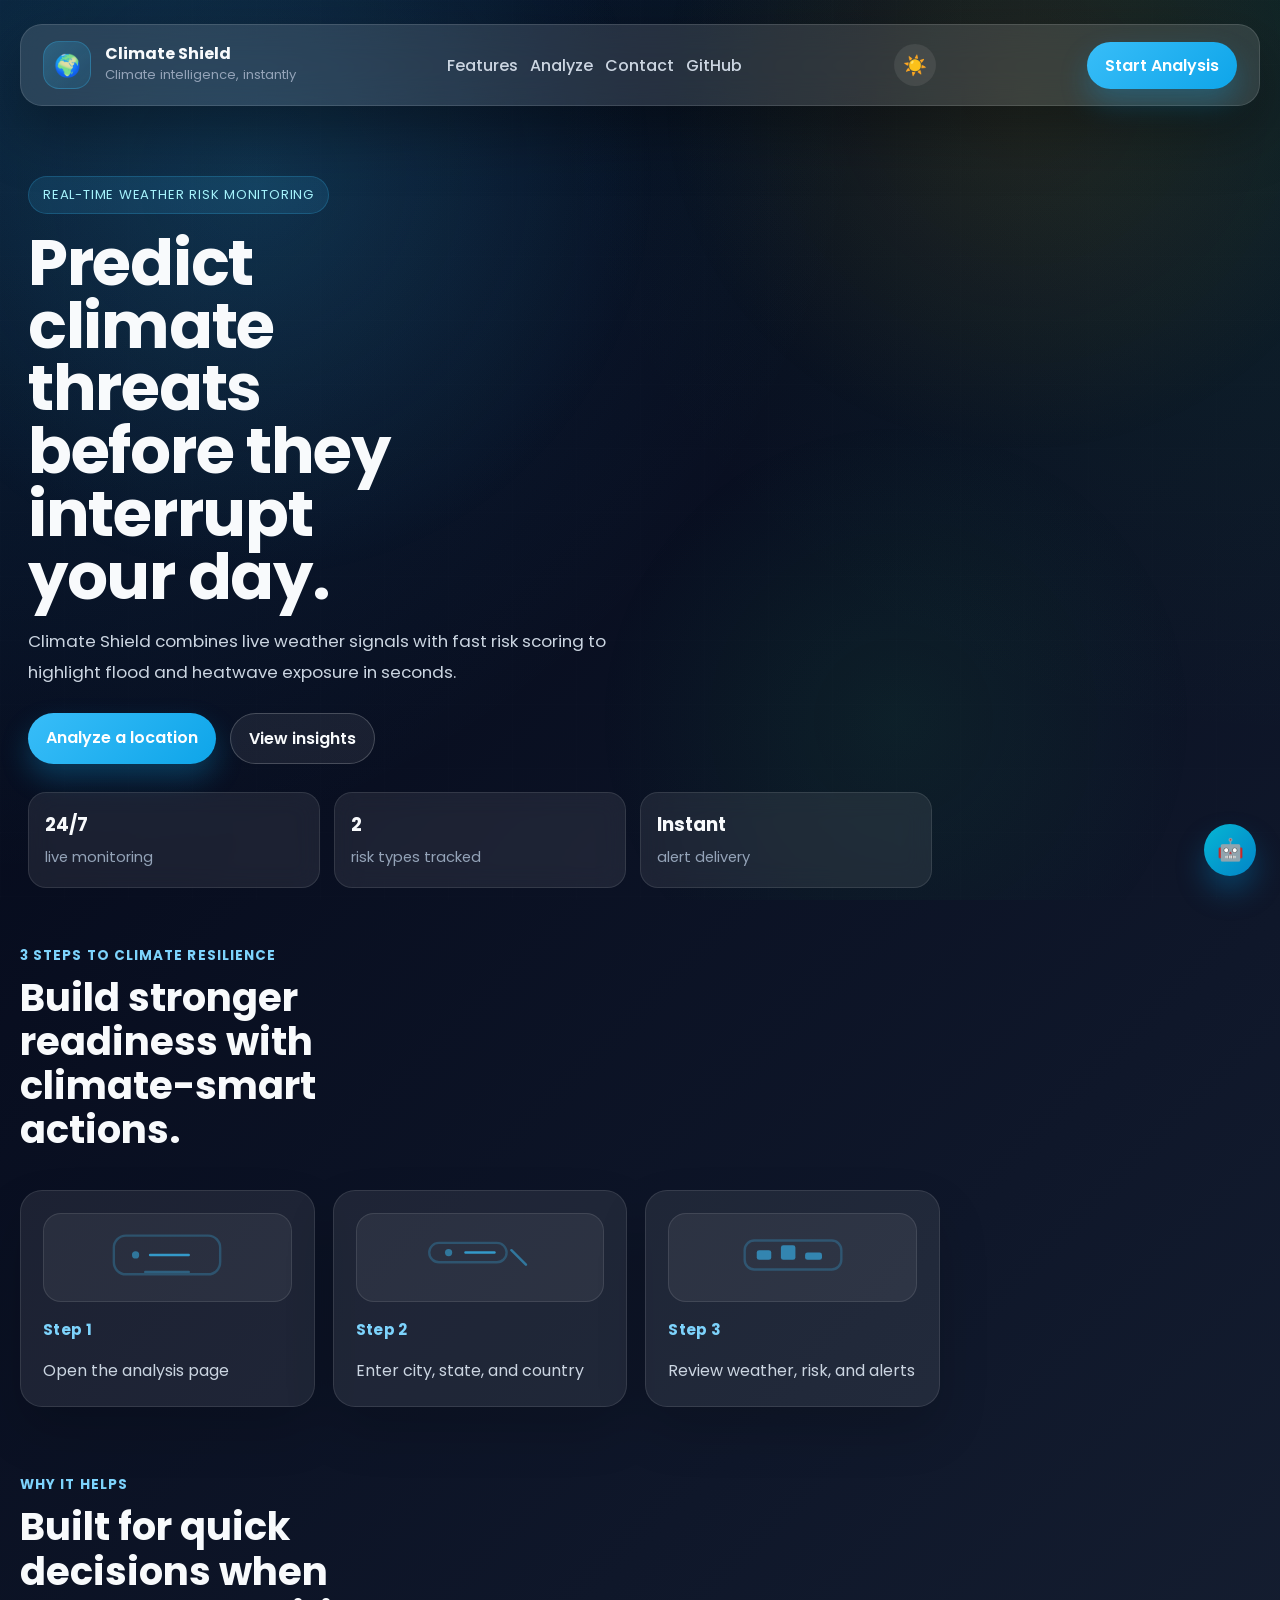
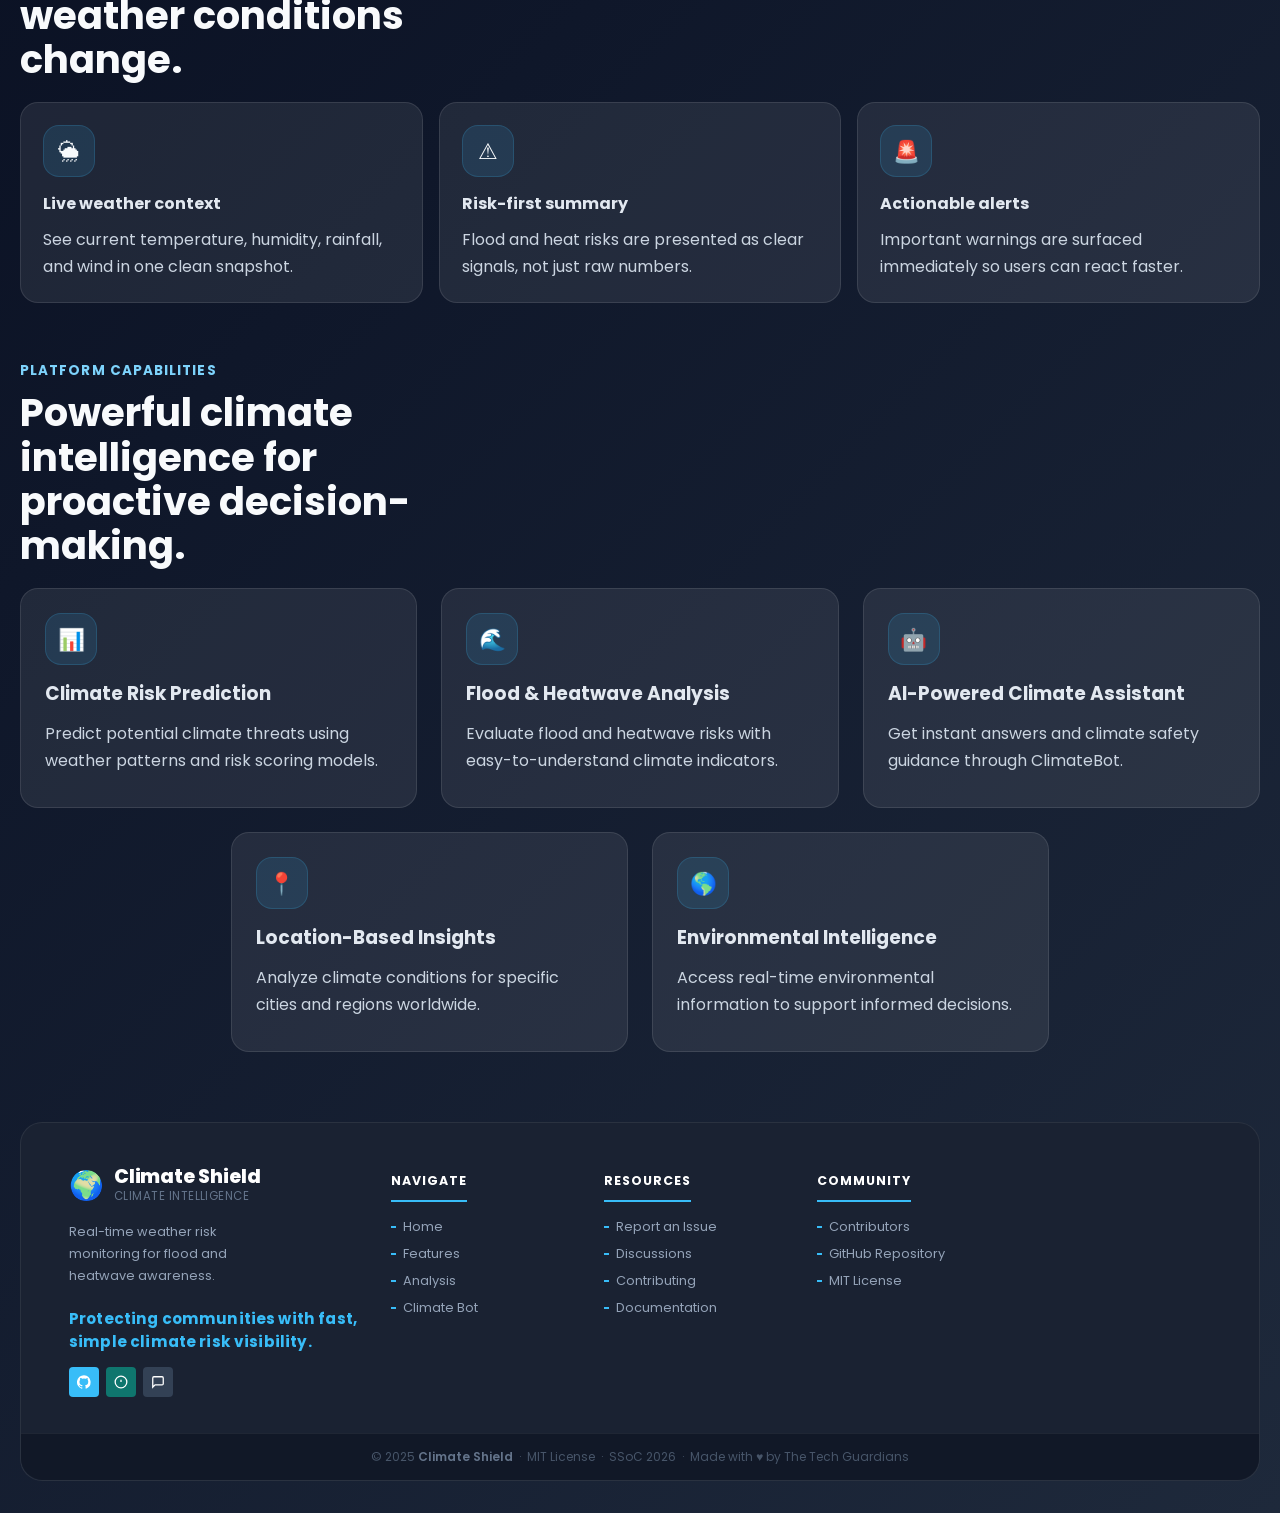
==== commit 63a2255a: "Update Workflow cards" ====
--- a/Frontend/index.html
+++ b/Frontend/index.html
@@ -13,6 +13,8 @@
 
     <link rel="preconnect" href="https://fonts.gstatic.com" crossorigin />
 
+    <link rel="icon" type="image/png" href="favicon.png" />
+
     <link
       href="https://fonts.googleapis.com/css2?family=Poppins:wght@300;400;500;600;700&display=swap"
       rel="stylesheet"
@@ -26,6 +28,7 @@
 
     <div class="page-shell">
       <nav class="navbar">
+        <div class="brand-marks">
         <a class="brand" href="#home">
           <span class="brand-mark">🌍</span>
           <span>
@@ -33,6 +36,7 @@
             <small>Climate intelligence, instantly</small>
           </span>
         </a>
+        </div>
         <div class="nav-links">
           <a href="#features">Features</a>
           <a href="Analysis/analysis.html">Analyze</a>
@@ -43,136 +47,313 @@
             >GitHub</a
           >
         </div>
-        <div id="theme-button">
-          <button id="theme-toggle" class="theme-toggle" aria-label="Toggle light/dark mode"><span id="theme-icon">☾</span></button>
-        </div>
+          <div id="theme-button">
+        <button id="theme-toggle" class="theme-toggle" aria-label="Toggle light/dark mode"><span id="theme-icon">☀️</span></button> </div>
         <div id="analysis-button">
-          <a class="nav-cta" href="Analysis/analysis.html">Start Analysis</a>
-        </div>
+        <a class="nav-cta" href="Analysis/analysis.html">Start Analysis</a> </div>
       </nav>
-
+        
       <main id="home" class="container">
         <section class="hero">
-          <div class="hero-left-wrapper">
-            <div class="hero-copy">
-              <span class="eyebrow">Real-time weather risk monitoring</span>
-                        <h1>Predict climate threats before they interrupt your day.</h1>
-
-                        <p>
-                            Climate Shield combines live weather signals with fast risk scoring to
-                            highlight flood and heatwave exposure in seconds.
-                        </p>
-
-                        <div class="hero-actions">
-                            <a class="primary-action" href="Analysis/analysis.html">Analyze a location</a>
-                            <a class="secondary-action" href="#features">View insights</a>
-                        </div>
-
-                        <div class="hero-stats">
-                            <div>
-                                <strong>24/7</strong>
-                                <span>live monitoring</span>
-                            </div>
-                            <div>
-                                <strong>2</strong>
-                                <span>risk types tracked</span>
-                            </div>
-                            <div>
-                                <strong>Instant</strong>
-                                <span>alert delivery</span>
-                            </div>
-                        </div>
-
-                    </div>
-                </div>
-            </section>
-
-            <div class="hero-strip" style="margin-bottom: 60px;">
-
-                <div class="hero-strip-item">
-                    <strong>Step 1</strong>
-                    <span>Open the analysis page</span>
-                </div>
-
-                <div class="hero-strip-item">
-                    <strong>Step 2</strong>
-                    <span>Enter city, state, and country</span>
-                </div>
-
-                <div class="hero-strip-item">
-                    <strong>Step 3</strong>
-                    <span>Review weather, risk, and alerts</span>
-                </div>
-
-                <a class="primary-action full-width-action" href="Analysis/analysis.html">Go to analysis page</a>
-
-            </div>
-
-            <section id="features" class="feature-section">
-
-                <div class="section-heading">
-                    <span>Why it helps</span>
-                    <h2>Built for quick decisions when weather conditions change.</h2>
-                </div>
-
-                <div class="feature-grid">
-
-                    <article class="feature-card">
-                        <div class="feature-icon">🌦</div>
-                        <h3>Live weather context</h3>
-                        <p>See current temperature, humidity, rainfall, and wind in one clean snapshot.</p>
-                    </article>
-
-                    <article class="feature-card">
-                        <div class="feature-icon">⚠</div>
-                        <h3>Risk-first summary</h3>
-                        <p>Flood and heat risks are presented as clear signals, not just raw numbers.</p>
-                    </article>
-
-                    <article class="feature-card">
-                        <div class="feature-icon">🚨</div>
-                        <h3>Actionable alerts</h3>
-                        <p>Important warnings are surfaced immediately so users can react faster.</p>
-                    </article>
-
-                </div>
-
-            </section>
-
-        </main>
-
-        <footer id="contact" class="footer">
-
-            <div>
-                <strong>Climate Shield</strong>
-                <p>Protecting communities with fast, simple climate risk visibility.</p>
-            </div>
-
-            <div class="footer-links">
-                <a href="#home">Home</a>
-                <a href="#features">Features</a>
-                <a href="Analysis/analysis.html">Analysis</a>
-            </div>
-
-            <div class="contact-section">
-                <strong>Contact & Support</strong>
-                <div class="contact-links">
-                    <a href="https://github.com/thetechguardians/Climate-Shield" target="_blank">
-                        GitHub Repository
-                    </a>
-                    <a href="https://github.com/thetechguardians/Climate-Shield/issues" target="_blank">
-                        Report an Issue
-                    </a>
-                    <a href="https://github.com/thetechguardians/Climate-Shield/discussions" target="_blank">
-                        GitHub Discussions
-                    </a>
-                </div>
-            </div>
-
-            <p class="footer-note">
-                Designed for rapid weather risk screening and emergency awareness.
+          <div class="hero-copy">
+            <span class="eyebrow">Real-time weather risk monitoring</span>
+
+            <h1>Predict climate threats before they interrupt your day.</h1>
+
+            <p>
+              Climate Shield combines live weather signals with fast risk
+              scoring to highlight flood and heatwave exposure in seconds.
             </p>
-        </footer>
+
+            <div class="hero-actions">
+              <a class="primary-action" href="Analysis/analysis.html"
+                >Analyze a location</a
+              >
+              <a class="secondary-action" href="#features">View insights</a>
+            </div>
+
+            <div class="hero-stats">
+              <div>
+                <strong>24/7</strong>
+                <span>live monitoring</span>
+              </div>
+              <div>
+                <strong>2</strong>
+                <span>risk types tracked</span>
+              </div>
+              <div>
+                <strong>Instant</strong>
+                <span>alert delivery</span>
+              </div>
+            </div>
+          </div>
+
+          <div class="hero-strip">
+            <div class="hero-strip-title section-heading">
+              <span>3 steps to climate resilience</span>
+              <h2>Build stronger readiness with climate-smart actions.</h2>
+            </div>
+
+            <article class="hero-step-card">
+              <div class="hero-step-card-visual" aria-hidden="true">
+                <svg viewBox="0 0 96 52" xmlns="http://www.w3.org/2000/svg">
+                  <rect x="4" y="8" width="88" height="32" rx="10" fill="none" stroke="currentColor" stroke-width="2" opacity="0.25" />
+                  <circle cx="22" cy="24" r="3" fill="currentColor" opacity="0.5" />
+                  <path d="M34 24h32" stroke="currentColor" stroke-width="2" stroke-linecap="round" opacity="0.75" />
+                  <path d="M30 38h36" stroke="currentColor" stroke-width="2" stroke-linecap="round" opacity="0.35" />
+                </svg>
+              </div>
+              <strong>Step 1</strong>
+              <span>Open the analysis page</span>
+            </article>
+
+            <article class="hero-step-card">
+              <div class="hero-step-card-visual" aria-hidden="true">
+                <svg viewBox="0 0 96 52" xmlns="http://www.w3.org/2000/svg">
+                  <rect x="6" y="14" width="64" height="16" rx="8" fill="none" stroke="currentColor" stroke-width="2" opacity="0.25" />
+                  <circle cx="22" cy="22" r="3" fill="currentColor" opacity="0.5" />
+                  <path d="M36 22h24" stroke="currentColor" stroke-width="2" stroke-linecap="round" opacity="0.75" />
+                  <path d="M74 20l12 12" stroke="currentColor" stroke-width="2" stroke-linecap="round" opacity="0.5" />
+                </svg>
+              </div>
+              <strong>Step 2</strong>
+              <span>Enter city, state, and country</span>
+            </article>
+
+            <article class="hero-step-card">
+              <div class="hero-step-card-visual" aria-hidden="true">
+                <svg viewBox="0 0 96 52" xmlns="http://www.w3.org/2000/svg">
+                  <rect x="8" y="12" width="80" height="24" rx="8" fill="none" stroke="currentColor" stroke-width="2" opacity="0.25" />
+                  <rect x="18" y="20" width="12" height="8" rx="2" fill="currentColor" opacity="0.6" />
+                  <rect x="38" y="16" width="12" height="12" rx="2" fill="currentColor" opacity="0.6" />
+                  <rect x="58" y="22" width="14" height="6" rx="2" fill="currentColor" opacity="0.6" />
+                </svg>
+              </div>
+              <strong>Step 3</strong>
+              <span>Review weather, risk, and alerts</span>
+            </article>
+          </div>
+        </section>
+
+        <section id="features" class="feature-section">
+          <div class="section-heading">
+            <span>Why it helps</span>
+            <h2>Built for quick decisions when weather conditions change.</h2>
+          </div>
+
+          <div class="feature-grid">
+            <article class="feature-card">
+              <div class="feature-icon">🌦</div>
+              <h3>Live weather context</h3>
+              <p>
+                See current temperature, humidity, rainfall, and wind in one
+                clean snapshot.
+              </p>
+            </article>
+
+            <article class="feature-card">
+              <div class="feature-icon">⚠</div>
+              <h3>Risk-first summary</h3>
+              <p>
+                Flood and heat risks are presented as clear signals, not just
+                raw numbers.
+              </p>
+            </article>
+
+            <article class="feature-card">
+              <div class="feature-icon">🚨</div>
+              <h3>Actionable alerts</h3>
+              <p>
+                Important warnings are surfaced immediately so users can react
+                faster.
+              </p>
+            </article>
+          </div>
+        </section>
+        <section class="capabilities-section">
+          <div class="section-heading">
+            <span>Platform Capabilities</span>
+            <h2>
+              Powerful climate intelligence for proactive decision-making.
+            </h2>
+          </div>
+
+          <div class="capability-grid">
+            <article class="capability-card">
+              <div class="feature-icon">📊</div>
+              <h3>Climate Risk Prediction</h3>
+              <p>
+                Predict potential climate threats using weather patterns and
+                risk scoring models.
+              </p>
+            </article>
+
+            <article class="capability-card">
+              <div class="feature-icon">🌊</div>
+              <h3>Flood & Heatwave Analysis</h3>
+              <p>
+                Evaluate flood and heatwave risks with easy-to-understand
+                climate indicators.
+              </p>
+            </article>
+
+            <article class="capability-card">
+              <div class="feature-icon">🤖</div>
+              <h3>AI-Powered Climate Assistant</h3>
+              <p>
+                Get instant answers and climate safety guidance through
+                ClimateBot.
+              </p>
+            </article>
+
+            <article class="capability-card">
+              <div class="feature-icon">📍</div>
+              <h3>Location-Based Insights</h3>
+              <p>
+                Analyze climate conditions for specific cities and regions
+                worldwide.
+              </p>
+            </article>
+
+            <article class="capability-card">
+              <div class="feature-icon">🌎</div>
+              <h3>Environmental Intelligence</h3>
+              <p>
+                Access real-time environmental information to support informed
+                decisions.
+              </p>
+            </article>
+          </div>
+        </section>
+      </main>
+
+      <footer id="contact" style="
+        display: block !important;
+        background: #1a2232 !important;
+        padding: 0 !important;
+        margin-top: 30px;
+        border-radius: 22px;
+        border: 1px solid rgba(255,255,255,0.07);
+      ">
+
+        <!-- main footer content -->
+        <div style="padding: 44px 48px 36px; display: grid; grid-template-columns: 1.6fr 1fr 1fr 1fr 1fr; gap: 32px; align-items: start;">
+
+          <!-- col 1: brand -->
+          <div>
+            <div style="display:flex; align-items:center; gap:10px; margin-bottom:16px;">
+              <span style="font-size:28px; line-height:1;">🌍</span>
+              <div>
+                <div style="font-size:1.2rem; font-weight:800; color:#ffffff; letter-spacing:-0.01em; line-height:1;">Climate Shield</div>
+                <div style="font-size:0.72rem; color:#64748b; letter-spacing:0.04em; margin-top:2px; text-transform:uppercase;">Climate Intelligence</div>
+              </div>
+            </div>
+            <p style="font-size:0.8rem; color:#94a3b8; line-height:1.7; margin-bottom:20px; max-width:200px;">
+              Real-time weather risk monitoring for flood and heatwave awareness.
+            </p>
+            <!-- phone-style contact -->
+            <div style="font-size:0.95rem; font-weight:700; color:#38bdf8; margin-bottom:14px; letter-spacing:0.01em;">
+              Protecting communities with fast, simple climate risk visibility.
+            </div>
+            <!-- social icons row -->
+            <div style="display:flex; gap:7px;">
+              <a href="https://github.com/thetechguardians/Climate-Shield" target="_blank" rel="noopener"
+                 style="width:30px;height:30px;border-radius:4px;background:#38bdf8;display:flex;align-items:center;justify-content:center;text-decoration:none;"
+                 onmouseover="this.style.background='#0ea5e9'" onmouseout="this.style.background='#38bdf8'">
+                <svg width="14" height="14" fill="white" viewBox="0 0 24 24"><path d="M12 .3a12 12 0 0 0-3.8 23.4c.6.1.8-.3.8-.6v-2c-3.3.7-4-1.6-4-1.6-.6-1.4-1.4-1.8-1.4-1.8-1-.7.1-.7.1-.7 1.2.1 1.8 1.2 1.8 1.2 1 1.8 2.8 1.3 3.5 1 .1-.8.4-1.3.7-1.6-2.7-.3-5.5-1.3-5.5-5.9 0-1.3.5-2.4 1.2-3.2 0-.4-.5-1.6.2-3.2 0 0 1-.3 3.3 1.2a11.5 11.5 0 0 1 6 0C17 4.7 18 5 18 5c.7 1.6.2 2.8.1 3.2.8.8 1.2 1.9 1.2 3.2 0 4.6-2.8 5.6-5.5 5.9.5.4.9 1.2.9 2.3v3.3c0 .3.2.7.8.6A12 12 0 0 0 12 .3"/></svg>
+              </a>
+              <a href="https://github.com/thetechguardians/Climate-Shield/issues" target="_blank" rel="noopener"
+                 style="width:30px;height:30px;border-radius:4px;background:#0f766e;display:flex;align-items:center;justify-content:center;text-decoration:none;"
+                 onmouseover="this.style.background='#0d9488'" onmouseout="this.style.background='#0f766e'">
+                <svg width="14" height="14" fill="none" stroke="white" stroke-width="2.2" viewBox="0 0 24 24"><circle cx="12" cy="12" r="10"/><line x1="12" y1="8" x2="12" y2="12"/><line x1="12" y1="16" x2="12.01" y2="16"/></svg>
+              </a>
+              <a href="https://github.com/thetechguardians/Climate-Shield/discussions" target="_blank" rel="noopener"
+                 style="width:30px;height:30px;border-radius:4px;background:#334155;display:flex;align-items:center;justify-content:center;text-decoration:none;"
+                 onmouseover="this.style.background='#475569'" onmouseout="this.style.background='#334155'">
+                <svg width="14" height="14" fill="none" stroke="white" stroke-width="2.2" viewBox="0 0 24 24"><path d="M21 15a2 2 0 0 1-2 2H7l-4 4V5a2 2 0 0 1 2-2h14a2 2 0 0 1 2 2z"/></svg>
+              </a>
+            </div>
+          </div>
+
+          <!-- col 2: navigate -->
+          <div>
+            <p style="font-size:0.78rem;font-weight:700;color:#ffffff;text-transform:uppercase;letter-spacing:0.08em;margin-bottom:16px;padding-bottom:10px;border-bottom:2px solid #38bdf8;display:inline-block;">Navigate</p>
+            <div style="display:flex;flex-direction:column;gap:9px;">
+              <a href="#home"                  style="font-size:0.8rem;color:#94a3b8;text-decoration:none;display:flex;align-items:center;gap:7px;transition:color 0.2s;" onmouseover="this.style.color='#38bdf8'" onmouseout="this.style.color='#94a3b8'"><span style="width:5px;height:1.5px;background:#38bdf8;display:inline-block;flex-shrink:0;"></span>Home</a>
+              <a href="#features"              style="font-size:0.8rem;color:#94a3b8;text-decoration:none;display:flex;align-items:center;gap:7px;" onmouseover="this.style.color='#38bdf8'" onmouseout="this.style.color='#94a3b8'"><span style="width:5px;height:1.5px;background:#38bdf8;display:inline-block;flex-shrink:0;"></span>Features</a>
+              <a href="Analysis/analysis.html" style="font-size:0.8rem;color:#94a3b8;text-decoration:none;display:flex;align-items:center;gap:7px;" onmouseover="this.style.color='#38bdf8'" onmouseout="this.style.color='#94a3b8'"><span style="width:5px;height:1.5px;background:#38bdf8;display:inline-block;flex-shrink:0;"></span>Analysis</a>
+              <a href="#chatbot-panel"         style="font-size:0.8rem;color:#94a3b8;text-decoration:none;display:flex;align-items:center;gap:7px;" onmouseover="this.style.color='#38bdf8'" onmouseout="this.style.color='#94a3b8'"><span style="width:5px;height:1.5px;background:#38bdf8;display:inline-block;flex-shrink:0;"></span>Climate Bot</a>
+            </div>
+          </div>
+
+          <!-- col 3: resources -->
+          <div>
+            <p style="font-size:0.78rem;font-weight:700;color:#ffffff;text-transform:uppercase;letter-spacing:0.08em;margin-bottom:16px;padding-bottom:10px;border-bottom:2px solid #38bdf8;display:inline-block;">Resources</p>
+            <div style="display:flex;flex-direction:column;gap:9px;">
+
+              <a href="https://github.com/thetechguardians/Climate-Shield/issues" target="_blank" rel="noopener"
+                 style="font-size:0.8rem;color:#94a3b8;text-decoration:none;display:flex;align-items:center;gap:7px;" onmouseover="this.style.color='#38bdf8'" onmouseout="this.style.color='#94a3b8'"><span style="width:5px;height:1.5px;background:#38bdf8;display:inline-block;flex-shrink:0;"></span>Report an Issue</a>
+              <a href="https://github.com/thetechguardians/Climate-Shield/discussions" target="_blank" rel="noopener"
+                 style="font-size:0.8rem;color:#94a3b8;text-decoration:none;display:flex;align-items:center;gap:7px;" onmouseover="this.style.color='#38bdf8'" onmouseout="this.style.color='#94a3b8'"><span style="width:5px;height:1.5px;background:#38bdf8;display:inline-block;flex-shrink:0;"></span>Discussions</a>
+              <a href="https://github.com/thetechguardians/Climate-Shield/blob/main/CONTRIBUTING.md" target="_blank" rel="noopener"
+                 style="font-size:0.8rem;color:#94a3b8;text-decoration:none;display:flex;align-items:center;gap:7px;" onmouseover="this.style.color='#38bdf8'" onmouseout="this.style.color='#94a3b8'"><span style="width:5px;height:1.5px;background:#38bdf8;display:inline-block;flex-shrink:0;"></span>Contributing</a>
+              <a href="https://github.com/thetechguardians/Climate-Shield/blob/main/README.md" target="_blank" rel="noopener"
+                 style="font-size:0.8rem;color:#94a3b8;text-decoration:none;display:flex;align-items:center;gap:7px;" onmouseover="this.style.color='#38bdf8'" onmouseout="this.style.color='#94a3b8'"><span style="width:5px;height:1.5px;background:#38bdf8;display:inline-block;flex-shrink:0;"></span>Documentation</a>
+            </div>
+          </div>
+
+          
+
+          <!-- col 4: Community -->
+          <div>
+            <p style="font-size:0.78rem;font-weight:700;color:#ffffff;text-transform:uppercase;letter-spacing:0.08em;margin-bottom:16px;padding-bottom:10px;border-bottom:2px solid #38bdf8;display:inline-block;">Community</p>
+            <div style="display:flex;flex-direction:column;gap:9px;">
+             
+              <a href="https://github.com/thetechguardians/Climate-Shield/graphs/contributors" style="font-size:0.8rem;color:#94a3b8;text-decoration:none;display:flex;align-items:center;gap:7px;" onmouseover="this.style.color='#38bdf8'" onmouseout="this.style.color='#94a3b8'"><span style="width:5px;height:1.5px;background:#38bdf8;display:inline-block;flex-shrink:0;"></span>Contributors</a>
+                            <a href="https://github.com/thetechguardians/Climate-Shield" target="_blank" rel="noopener"
+                 style="font-size:0.8rem;color:#94a3b8;text-decoration:none;display:flex;align-items:center;gap:7px;" onmouseover="this.style.color='#38bdf8'" onmouseout="this.style.color='#94a3b8'"><span style="width:5px;height:1.5px;background:#38bdf8;display:inline-block;flex-shrink:0;"></span>GitHub Repository</a>
+              <a href="https://github.com/thetechguardians/Climate-Shield/blob/main/LICENSE" target="_blank" rel="noopener"
+                 style="font-size:0.8rem;color:#94a3b8;text-decoration:none;display:flex;align-items:center;gap:7px;" onmouseover="this.style.color='#38bdf8'" onmouseout="this.style.color='#94a3b8'"><span style="width:5px;height:1.5px;background:#38bdf8;display:inline-block;flex-shrink:0;"></span>MIT License</a>
+            </div>
+          </div>
+
+        </div><!-- /main grid -->
+
+        <!-- copyright bar — darker strip like IQMS -->
+        <div style="background:#111827; border-top:1px solid rgba(255,255,255,0.06); padding:14px 48px; display:flex; align-items:center; justify-content:center; border-radius:0 0 22px 22px;">
+          <p style="font-size:0.75rem; color:#475569; margin:0; text-align:center;">
+            &copy; 2025 <strong style="color:#64748b; font-weight:600;">Climate Shield</strong>
+            &nbsp;&middot;&nbsp; MIT License
+            &nbsp;&middot;&nbsp; SSoC 2026
+            &nbsp;&middot;&nbsp; Made with &#9829; by The Tech Guardians
+          </p>
+        </div>
+
+        <!-- responsive styles -->
+        <style>
+          @media (max-width: 1024px) {
+            #contact > div:first-of-type {
+              grid-template-columns: 1fr 1fr 1fr !important;
+            }
+          }
+          @media (max-width: 700px) {
+            #contact > div:first-of-type {
+              grid-template-columns: 1fr 1fr !important;
+              padding: 32px 24px 28px !important;
+            }
+            #contact > div:last-of-type {
+              padding-left: 24px !important;
+              padding-right: 24px !important;
+            }
+          }
+          @media (max-width: 480px) {
+            #contact > div:first-of-type {
+              grid-template-columns: 1fr !important;
+            }
+          }
+        </style>
+
+      </footer>
 
       <button
         id="chatbot-toggle"
@@ -220,7 +401,6 @@
             type="text"
             placeholder="Type your question..."
             autocomplete="off"
-            required
           />
           <button type="submit">Send</button>
         </form>
@@ -231,72 +411,5 @@
 
     <script src="script.js"></script>
     <script src="chatbot.js"></script>
-    <script>
-        (function(){
-            const toggle = document.getElementById('chatbot-toggle');
-            const panel = document.getElementById('chatbot-panel');
-            const closeBtn = document.getElementById('chatbot-close');
-            const form = document.getElementById('chatbot-form');
-            const input = document.getElementById('chatbot-input');
-            const messagesDiv = document.getElementById('chatbot-messages');
-            const statusDiv = document.getElementById('chatbot-status');
-
-            function addMessage(text, isUser) {
-                const msgDiv = document.createElement('div');
-                msgDiv.className = isUser ? 'message user' : 'message bot';
-                msgDiv.innerText = text;
-                messagesDiv.appendChild(msgDiv);
-                messagesDiv.scrollTop = messagesDiv.scrollHeight;
-            }
-
-            function showStatus(msg) {
-                statusDiv.innerText = msg;
-                statusDiv.classList.remove('hidden');
-                setTimeout(() => statusDiv.classList.add('hidden'), 2200);
-            }
-
-            async function getBotReply(question) {
-                const q = question.toLowerCase();
-                if (q.includes('flood') || q.includes('flooding')) {
-                    return "🌊 Flood risk is calculated using rainfall intensity, soil moisture, and river levels. Climate Shield monitors real-time precipitation and terrain vulnerability to flag potential flash floods.";
-                } else if (q.includes('heatwave') || q.includes('extreme heat')) {
-                    return "🔥 Heatwave risks increase when temperatures exceed regional thresholds. We analyze thermal stress, humidity, and duration to provide early heat alerts.";
-                } else if (q.includes('cyclone') || q.includes('hurricane') || q.includes('typhoon')) {
-                    return "🌀 Cyclones are tracked using wind speed patterns, pressure drops, and storm surge modeling. Our system highlights areas at risk of severe winds and coastal flooding.";
-                } else if (q.includes('climate change')) {
-                    return "🌎 Climate change amplifies extreme weather events — heavier rainfall, prolonged heatwaves, and stronger storms. Climate Shield helps communities build adaptive resilience.";
-                } else {
-                    return "💡 I can answer questions about flood risk, heatwaves, cyclones, climate adaptation, and weather preparedness. Try: 'How to prepare for floods?' or 'Heatwave safety tips'.";
-                }
-            }
-
-            form.addEventListener('submit', async (e) => {
-                e.preventDefault();
-                const userMsg = input.value.trim();
-                if (!userMsg) return;
-                addMessage(userMsg, true);
-                input.value = '';
-                showStatus('Analyzing climate data...');
-                try {
-                    const reply = await getBotReply(userMsg);
-                    addMessage(reply, false);
-                    statusDiv.classList.add('hidden');
-                } catch (err) {
-                    addMessage("Sorry, I'm having trouble. Please try again.", false);
-                    statusDiv.classList.add('hidden');
-                }
-            });
-
-            toggle.addEventListener('click', () => {
-                panel.classList.toggle('hidden');
-                const expanded = !panel.classList.contains('hidden');
-                toggle.setAttribute('aria-expanded', expanded);
-            });
-            closeBtn.addEventListener('click', () => {
-                panel.classList.add('hidden');
-                toggle.setAttribute('aria-expanded', 'false');
-            });
-        })();
-    </script>
 </body>
 </html>
--- a/Frontend/style.css
+++ b/Frontend/style.css
@@ -35,9 +35,6 @@
 }
 
 [data-theme="light"] {
-  --accent: #0284c7;
-  --accent-2: #0369a1;
-
   --bg-primary:    #f4f6fa;
   --bg-secondary:  #eaecf2;
   --bg-card:       #ffffff;
@@ -59,8 +56,8 @@
   --muted:         #334155;
   --muted-2:       #64748b;
   --shadow:        0 10px 30px rgba(0, 0, 0, 0.08);
-
-}
+}
+
 .theme-toggle {
   width: 42px;
   height: 42px;
@@ -73,11 +70,12 @@
   display: flex;
   align-items: center;
   justify-content: center;
-  flex: 0 0 auto;
-}
+}
+
 .theme-toggle:hover {
   transform: scale(1.05);
 }
+
 html {
   scroll-behavior: smooth;
 }
@@ -144,6 +142,7 @@
   justify-content: space-between;
   gap: 20px;
   padding: 16px 22px;
+  flex-wrap: wrap;
   border: 1px solid rgba(255, 255, 255, 0.12);
   border-radius: 22px;
   background: var(--panel-strong);
@@ -156,6 +155,7 @@
   backdrop-filter: blur(20px);
   border: 1px solid rgba(0, 0, 0, 0.08);
 }
+
 .brand {
   display: flex;
   align-items: center;
@@ -213,7 +213,8 @@
 }
 
 .nav-links a:hover,
-.footer-links a:hover {
+.footer-links a:hover,
+.contact-links a:hover {
   color: white;
   transform: translateY(-1px);
 }
@@ -256,12 +257,12 @@
 }
 
 .hero {
-    display: grid;
-    grid-template-columns: 1.2fr 0.8fr;
-    gap: 60px;
-    align-items: center;
-    padding: 18px 0 34px;
-    max-width: 1140px;
+  display: grid;
+  grid-template-columns: minmax(0, 1fr);
+  gap: 24px;
+  align-items: start;
+  padding: 18px 0 34px;
+  max-width: 920px;
 }
 
 .hero-copy {
@@ -283,49 +284,10 @@
 }
 
 .hero-copy h1 {
-    font-size: clamp(2.2rem, 4vw, 4.2rem);
-    line-height: 1.1;
-    letter-spacing: -0.03em;
-    min-height: 3.3em;
-}
-
-.home-hero-right {
-    position: relative;
-    width: 100%;
-}
-
-.image-wrapper {
-    position: relative;
-    width: 100%;
-    aspect-ratio: 16 / 9;
-    border-radius: 20px;
-    overflow: hidden;
-    box-shadow: 0 20px 50px rgba(0, 0, 0, 0.4);
-    border: 1px solid rgba(255, 255, 255, 0.1);
-}
-
-.image-wrapper img {
-    width: 100%;
-    height: 100%;
-    object-fit: cover;
-    position: absolute;
-    top: 0;
-    left: 0;
-    opacity: 0;
-    transition: opacity 1s ease-in-out;
-}
-
-.image-wrapper img.active {
-    opacity: 1;
-}
-
-.overlay-gradient {
-    position: absolute;
-    inset: 0;
-    background: 
-        linear-gradient(to top, rgba(2, 6, 23, 0.95) 0%, rgba(2, 6, 23, 0.1) 60%);
-    pointer-events: none;
-    box-shadow: inset 0 0 30px rgba(0, 0, 0, 0.4);
+  font-size: clamp(2.6rem, 5vw, 5rem);
+  line-height: 0.98;
+  letter-spacing: -0.02em;
+  max-width: 10.5ch;
 }
 
 .hero-copy p {
@@ -371,31 +333,61 @@
 
 .hero-strip {
   display: grid;
-  grid-template-columns: repeat(3, minmax(0, 1fr)) auto;
-  gap: 14px;
-  padding: 18px;
-  border-radius: 24px;
-  background: var(--btn-bg);
+  grid-template-columns: repeat(3, minmax(0, 1fr));
+  gap: 18px;
+  padding: 10px 0 0;
+  align-items: start;
+  width: 100%;
+}
+
+.hero-strip-title {
+  grid-column: 1 / -1;
+  padding: 0;
+}
+
+.hero-step-card {
+  display: grid;
+  grid-template-rows: auto 1fr;
+  gap: 16px;
+  padding: 22px;
+  border-radius: 22px;
+  background: var(--panel);
   border: 1px solid var(--border-color);
-  backdrop-filter: blur(12px);
-  align-items: center;
-}
-
-.hero-strip-item {
-  padding: 12px 14px;
-  border-radius: 16px;
-  background: var(--btn-bg);
-  border: 1px solid var(--border-color);
-}
-
-.hero-strip-item strong {
+  box-shadow: 0 24px 50px rgba(0, 0, 0, 0.16);
+  min-height: 190px;
+}
+
+.hero-step-card strong {
   display: block;
   color: #7dd3fc;
-  margin-bottom: 6px;
-}
-
-.hero-strip-item span {
+  font-size: 0.95rem;
+  letter-spacing: 0.02em;
+}
+
+.hero-step-card span {
   color: var(--muted);
+  line-height: 1.7;
+}
+
+.hero-step-card-visual {
+  display: flex;
+  align-items: center;
+  justify-content: center;
+  padding: 12px;
+  border-radius: 18px;
+  background: rgba(255, 255, 255, 0.06);
+  border: 1px solid rgba(255, 255, 255, 0.1);
+}
+
+.hero-step-card-visual svg {
+  width: 100%;
+  max-width: 116px;
+  height: auto;
+  color: var(--accent);
+}
+
+.hero-step-card:last-child {
+  align-self: start;
 }
 
 .full-width-action {
@@ -405,140 +397,93 @@
   align-items: center;
 }
 
-.glass-card {
+.feature-section {
+  padding: 34px 0 18px;
+}
+
+.capabilities-section {
+  padding: 40px 0;
+}
+
+.capability-grid {
+  display: grid;
+  grid-template-columns: repeat(6, 1fr);
+  gap: 24px;
+}
+
+.capability-card:nth-child(1) {
+  grid-column: 1 / 3;
+}
+
+.capability-card:nth-child(2) {
+  grid-column: 3 / 5;
+}
+
+.capability-card:nth-child(3) {
+  grid-column: 5 / 7;
+}
+
+.capability-card:nth-child(4) {
+  grid-column: 2 / 4;
+}
+
+.capability-card:nth-child(5) {
+  grid-column: 4 / 6;
+}
+
+.capability-card {
+  min-height: 220px;
+  padding: 24px;
+  border-radius: 18px;
   background: rgba(255, 255, 255, 0.08);
-  border: 1px solid rgba(255, 255, 255, 0.12);
-  border-radius: 28px;
-  backdrop-filter: blur(20px);
-  padding: 34px;
-  box-shadow: var(--shadow);
-}
-
-.header {
-  text-align: center;
-  margin-bottom: 28px;
-}
-
-.logo {
-  width: 72px;
-  height: 72px;
-  display: grid;
-  place-items: center;
-  margin: 0 auto 14px;
-  border-radius: 22px;
-  background: linear-gradient(
-    135deg,
-    rgba(56, 189, 248, 0.2),
-    rgba(14, 165, 233, 0.06)
-  );
-  border: 1px solid rgba(56, 189, 248, 0.22);
-  font-size: 2rem;
-}
-
-.header h2 {
-  font-size: clamp(1.8rem, 3vw, 2.5rem);
-  margin-bottom: 10px;
-}
-
-.header p {
+  border: 1px solid rgba(255, 255, 255, 0.1);
+  transition: all 0.3s ease;
+}
+
+.capability-card:hover {
+  transform: translateY(-5px);
+  background: var(--btn-hover);
+}
+
+.capability-card h3 {
+  margin-bottom: 12px;
+  color: var(--text-heading);
+}
+
+.capability-card p {
   color: var(--muted);
   line-height: 1.7;
 }
 
-.input-container {
-  display: grid;
-  grid-template-columns: repeat(auto-fit, minmax(180px, 1fr));
+.section-heading {
+  display: flex;
+  flex-direction: column;
+  gap: 10px;
+  margin-bottom: 20px;
+}
+
+.section-heading span {
+  color: #7dd3fc;
+  font-weight: 700;
+  text-transform: uppercase;
+  letter-spacing: 0.08em;
+  font-size: 0.84rem;
+}
+
+.section-heading h2 {
+  font-size: clamp(1.5rem, 3vw, 2.4rem);
+  max-width: 18ch;
+  line-height: 1.15;
+}
+
+.feature-grid {
+  display: grid;
+  grid-template-columns: repeat(auto-fit, minmax(220px, 1fr));
   gap: 16px;
-  margin-bottom: 22px;
-}
-
-.input-group label {
-  display: block;
-  margin-bottom: 8px;
-  font-weight: 500;
-  color: var(--muted);
-}
-
-.input-group input {
-  width: 100%;
-  padding: 15px 16px;
-  border: 1px solid rgba(255, 255, 255, 0.1);
-  border-radius: 14px;
-  background: rgba(255, 255, 255, 0.09);
-  color: white;
-  font-size: 15px;
-  outline: none;
-  transition:
-    border-color 0.2s ease,
-    box-shadow 0.2s ease,
-    transform 0.2s ease;
-}
-
-.input-group input::placeholder {
-  color: #94a3b8;
-}
-
-.input-group input:focus {
-  border-color: rgba(56, 189, 248, 0.65);
-  box-shadow: 0 0 0 4px rgba(56, 189, 248, 0.14);
-  transform: translateY(-1px);
-}
-
-button {
-  width: 100%;
-  padding: 16px 18px;
-  border: none;
-  border-radius: 16px;
-  background: linear-gradient(135deg, var(--accent), var(--accent-2));
-  color: white;
-  font-size: 1rem;
-  font-weight: 700;
-  cursor: pointer;
-  transition:
-    transform 0.2s ease,
-    box-shadow 0.2s ease,
-    filter 0.2s ease;
-}
-
-button:hover {
-  transform: translateY(-2px);
-  box-shadow: 0 14px 28px rgba(14, 165, 233, 0.28);
-  filter: brightness(1.03);
-}
-
-.loading {
-  margin-top: 18px;
-  text-align: center;
-  color: #facc15;
-  font-weight: 600;
-}
-
-.weather-card {
-  margin-top: 30px;
-}
-
-.section-title {
-  margin-bottom: 18px;
-  font-size: 1.1rem;
-  font-weight: 700;
-  color: #7dd3fc;
-}
-
-.weather-grid,
-.risk-grid,
-.feature-grid {
-  display: grid;
-  gap: 16px;
-}
-
-.weather-grid {
-  grid-template-columns: repeat(auto-fit, minmax(160px, 1fr));
-  margin-bottom: 22px;
-}
-
-.weather-box,
-.risk-card,
+}
+
 .feature-card {
+  min-height: 190px;
   background: rgba(255, 255, 255, 0.08);
   border: 1px solid rgba(255, 255, 255, 0.1);
   border-radius: 18px;
@@ -549,157 +494,10 @@
     border-color 0.2s ease;
 }
 
-.weather-box:hover,
-.risk-card:hover,
 .feature-card:hover {
   transform: translateY(-3px);
   background: rgba(255, 255, 255, 0.12);
   border-color: rgba(255, 255, 255, 0.14);
-}
-
-.weather-box {
-  text-align: center;
-}
-
-.weather-box h3,
-.risk-card h3,
-.feature-card h3 {
-  margin-bottom: 10px;
-  color: #e2e8f0;
-  font-size: 1rem;
-}
-
-.weather-box p {
-  font-size: 1.55rem;
-  font-weight: 700;
-}
-
-.location-box {
-  background: rgba(56, 189, 248, 0.12);
-  padding: 20px 22px;
-  border-radius: 18px;
-  margin-bottom: 22px;
-  border: 1px solid rgba(56, 189, 248, 0.15);
-}
-
-.location-box h3 {
-  margin-bottom: 10px;
-}
-
-.location-box p {
-  color: #e2e8f0;
-  line-height: 1.6;
-}
-
-.risk-grid {
-  grid-template-columns: repeat(auto-fit, minmax(200px, 1fr));
-  margin-bottom: 22px;
-}
-
-.risk-card {
-  text-align: center;
-}
-
-.risk-card p {
-  font-size: 1.8rem;
-  font-weight: 800;
-}
-
-.flood {
-  background: rgba(239, 68, 68, 0.13);
-  border-color: rgba(239, 68, 68, 0.32);
-}
-
-.heat {
-  background: rgba(245, 158, 11, 0.13);
-  border-color: rgba(245, 158, 11, 0.32);
-}
-
-.alert-box {
-  padding: 20px;
-  border-radius: 18px;
-  line-height: 1.7;
-  font-weight: 600;
-  font-size: 0.98rem;
-  animation: fadeIn 0.35s ease;
-}
-
-.alert-danger {
-  background: rgba(239, 68, 68, 0.16);
-  border: 1px solid rgba(239, 68, 68, 0.42);
-  color: #fecaca;
-}
-
-.alert-warning {
-  background: rgba(34, 197, 94, 0.14);
-  border: 1px solid rgba(34, 197, 94, 0.35);
-  color: #bbf7d0;
-}
-
-.feature-section {
-  padding: 34px 0 18px;
-}
-
-.capabilities-section {
-  padding: 40px 0;
-}
-
-.capability-grid {
-  display: grid;
-  grid-template-columns: repeat(auto-fit, minmax(240px, 1fr));
-  gap: 18px;
-}
-
-.capability-card {
-  background: rgba(255, 255, 255, 0.08);
-  border: 1px solid rgba(255, 255, 255, 0.1);
-  border-radius: 18px;
-  padding: 24px;
-  transition: all 0.3s ease;
-}
-
-.capability-card:hover {
-  transform: translateY(-5px);
-  background: var(--btn-hover);
-}
-
-.capability-card h3 {
-  margin-bottom: 12px;
-  color: var(--text-heading);
-}
-
-.capability-card p {
-  color: var(--muted);
-  line-height: 1.7;
-}
-
-.section-heading {
-  display: flex;
-  flex-direction: column;
-  gap: 10px;
-  margin-bottom: 20px;
-}
-
-.section-heading span {
-  color: #7dd3fc;
-  font-weight: 700;
-  text-transform: uppercase;
-  letter-spacing: 0.08em;
-  font-size: 0.84rem;
-}
-
-.section-heading h2 {
-  font-size: clamp(1.5rem, 3vw, 2.4rem);
-  max-width: 18ch;
-  line-height: 1.15;
-}
-
-.feature-grid {
-  grid-template-columns: repeat(auto-fit, minmax(220px, 1fr));
-}
-
-.feature-card {
-  min-height: 190px;
 }
 
 .feature-icon {
@@ -714,6 +512,12 @@
   margin-bottom: 14px;
 }
 
+.feature-card h3 {
+  margin-bottom: 10px;
+  color: #e2e8f0;
+  font-size: 1rem;
+}
+
 .feature-card p {
   color: var(--muted);
   line-height: 1.7;
@@ -721,16 +525,15 @@
 
 .footer {
   margin-top: 30px;
-  padding: 22px 24px;
   border-radius: 22px;
   border: 1px solid var(--border-color);
   background: var(--panel-strong);
   color: var(--text);
   backdrop-filter: blur(18px);
   display: grid;
-  grid-template-columns: minmax(0, 1.2fr) auto;
+  grid-template-columns: minmax(0, 1fr) auto;
   gap: 16px 24px;
-  align-items: center;
+  align-items: start;
   box-shadow: var(--shadow);
 }
 
@@ -751,55 +554,35 @@
   gap: 16px;
   flex-wrap: wrap;
   justify-content: flex-end;
+  grid-column: 2;
+  grid-row: 1;
+}
+
+.contact-section {
+  display: flex;
+  flex-direction: column;
+  gap: 10px;
+  grid-column: 1;
+  grid-row: 2;
+}
+
+.contact-links {
+  display: flex;
+  flex-direction: column;
+  gap: 8px;
+}
+
+.contact-links a {
+  color: #dbeafe;
+  text-decoration: none;
+  transition:
+    color 0.2s ease,
+    transform 0.2s ease;
 }
 
 .footer-note {
   grid-column: 1 / -1;
   font-size: 0.92rem;
-}
-
-.footer-col strong {
-  display: block;
-  font-size: 1rem;
-  font-weight: 700;
-  margin-bottom: 0.5rem;
-  color: var(--text);
-}
-
-.footer-col p {
-  font-size: 0.8rem;
-  color: var(--muted);
-  line-height: 1.6;
-  max-width: 350px;
-}
-
-.footer-nav-links {
-  display: flex;
-  gap: 1.8rem;
-  align-items: center;
-  flex-wrap: wrap;
-}
-
-.footer-nav-links a {
-  text-decoration: none;
-  font-size: 0.85rem;
-  font-weight: 500;
-  color: var(--muted);
-  transition: color 0.2s;
-}
-
-.footer-nav-links a:hover {
-  color: var(--text);
-}
-
-.footer-legal {
-  width: 100%;
-  text-align: center;
-  font-size: 0.7rem;
-  color: var(--muted);
-  padding-top: 1rem;
-  border-top: 1px solid rgba(71, 85, 105, 0.3);
-  margin-top: 0.5rem;
 }
 
 .chatbot-toggle {
@@ -822,16 +605,24 @@
   background: linear-gradient(135deg, #06b6d4, #0284c7);
   box-shadow: 0 16px 28px rgba(2, 132, 199, 0.34);
   cursor: pointer;
-}
-
-.chatbot-panel {\n  opacity: 0;\n  pointer-events: none;\n
+  transition:
+    transform 0.2s ease,
+    box-shadow 0.2s ease;
+}
+
+.chatbot-toggle:hover {
+  transform: translateY(-2px);
+  box-shadow: 0 18px 32px rgba(2, 132, 199, 0.42);
+}
+
+.chatbot-panel {
   position: fixed;
   right: 24px;
   bottom: 84px;
-  width: min(360px, calc(100vw - 24px));
+  width: min(380px, calc(100vw - 24px));
   border-radius: 20px;
   border: 1px solid rgba(255, 255, 255, 0.14);
-  background: rgba(2, 6, 23, 0.9);
+  background: rgba(2, 6, 23, 0.92);
   backdrop-filter: blur(16px);
   box-shadow: 0 24px 46px var(--shadow-color);
   z-index: 39;
@@ -862,6 +653,7 @@
   background: var(--btn-bg);
   color: var(--text-primary);
   font-size: 0.9rem;
+  cursor: pointer;
 }
 
 .chatbot-messages {
@@ -878,6 +670,7 @@
   padding: 10px 12px;
   line-height: 1.55;
   font-size: 0.92rem;
+  max-width: 88%;
 }
 
 .bot-message {
@@ -892,6 +685,22 @@
   border: 1px solid rgba(34, 197, 94, 0.3);
   color: #dcfce7;
   justify-self: end;
+}
+
+#chatbot-suggestions {
+  display: flex;
+  flex-wrap: wrap;
+  gap: 6px;
+  margin-bottom: 10px;
+  padding: 4px 2px;
+}
+
+#chatbot-suggestions button {
+  width: auto;
+  border-radius: 999px;
+  padding: 6px 10px;
+  font-size: 0.74rem;
+  font-weight: 600;
 }
 
 .chatbot-form {
@@ -923,6 +732,14 @@
   font-size: 0.84rem;
 }
 
+.feature-box {
+  margin: 20px;
+  padding: 15px;
+  border-radius: 12px;
+  background: rgba(255, 255, 255, 0.08);
+  color: white;
+}
+
 .hidden {
   display: none;
 }
@@ -945,12 +762,28 @@
     grid-template-columns: 1fr;
     justify-items: start;
   }
-
+  .navbar {
+    display: flex;
+    flex-direction: row;
+    align-items: center;
+    align-content: center;
+    justify-content: center;
+  }
+  .hero-actions {
+    display: flex;
+    justify-content: space-around;
+  }
   .nav-links,
   .footer-links {
     justify-content: flex-start;
   }
 
+  .footer-links,
+  .contact-section {
+    grid-column: 1;
+    grid-row: auto;
+  }
+
   .hero {
     grid-template-columns: 1fr;
   }
@@ -959,32 +792,57 @@
     grid-template-columns: 1fr;
   }
 
-    .home-hero-right {
-        margin-top: 20px;
-    }
-
-    .image-wrapper {
-        aspect-ratio: 16 / 9;
-    }
-
-    .hero-copy h1 {
-        max-width: 12ch;
-    }
+  .hero-copy h1 {
+    max-width: 12ch;
+  }
+}
+
+@media (max-width: 900px) {
+  .capability-grid {
+    grid-template-columns: repeat(2, 1fr);
+  }
+
+  .capability-grid .capability-card:nth-child(4),
+  .capability-grid .capability-card:nth-child(5) {
+    grid-column: auto;
+    justify-self: stretch;
+    max-width: none;
+  }
 }
 
 @media (max-width: 768px) {
+  .capability-grid {
+    grid-template-columns: 1fr;
+  }
+
+  .capability-card:nth-child(1),
+  .capability-card:nth-child(2),
+  .capability-card:nth-child(3),
+  .capability-card:nth-child(4),
+  .capability-card:nth-child(5) {
+    grid-column: auto;
+  }
   .page-shell {
     width: min(100% - 20px, 1240px);
     padding-top: 14px;
   }
 
   .navbar,
-  .glass-card,
   .footer {
     padding: 18px;
     border-radius: 20px;
   }
-
+  .navbar {
+    display: flex;
+    flex-direction: row;
+    align-items: center;
+    align-content: center;
+    justify-content: center;
+  }
+  .hero-actions {
+    display: flex;
+    justify-content: space-around;
+  }
   .nav-links {
     gap: 12px;
   }
@@ -998,19 +856,15 @@
   }
 
   .hero-stats {
-    grid-template-columns: 1fr;
+    display: flex;
+    flex-direction: row;
+    width: 100%;
   }
 
   .hero-strip {
     padding: 14px;
   }
 
-  .input-container {
-    grid-template-columns: 1fr;
-  }
-
-  .weather-grid,
-  .risk-grid,
   .feature-grid {
     grid-template-columns: 1fr;
   }
@@ -1027,7 +881,7 @@
     font-size: 1.2rem;
   }
 
-  .chatbot-panel {\n  opacity: 0;\n  pointer-events: none;\n
+  .chatbot-panel {
     right: 10px;
     bottom: 60px;
     width: calc(100vw - 20px);
@@ -1037,7 +891,6 @@
     grid-template-columns: 1fr;
   }
 }
-
 
 /* ================================================
    LIGHT THEME — fix all hardcoded dark-only colors
@@ -1093,7 +946,7 @@
 }
 
 /* Chatbot panel — dark glassy bg → white */
-[data-theme="light"] .chatbot-panel {\n  opacity: 0;\n  pointer-events: none;\n
+[data-theme="light"] .chatbot-panel {
   background: rgba(255, 255, 255, 0.97);
   border-color: rgba(0, 0, 0, 0.1);
 }
@@ -1128,5 +981,3 @@
 [data-theme="light"] .footer-links a:hover {
   color: #0369a1;
 }
-
-.chatbot-panel:not(.hidden) { opacity: 1 !important; pointer-events: auto !important; visibility: visible !important; }
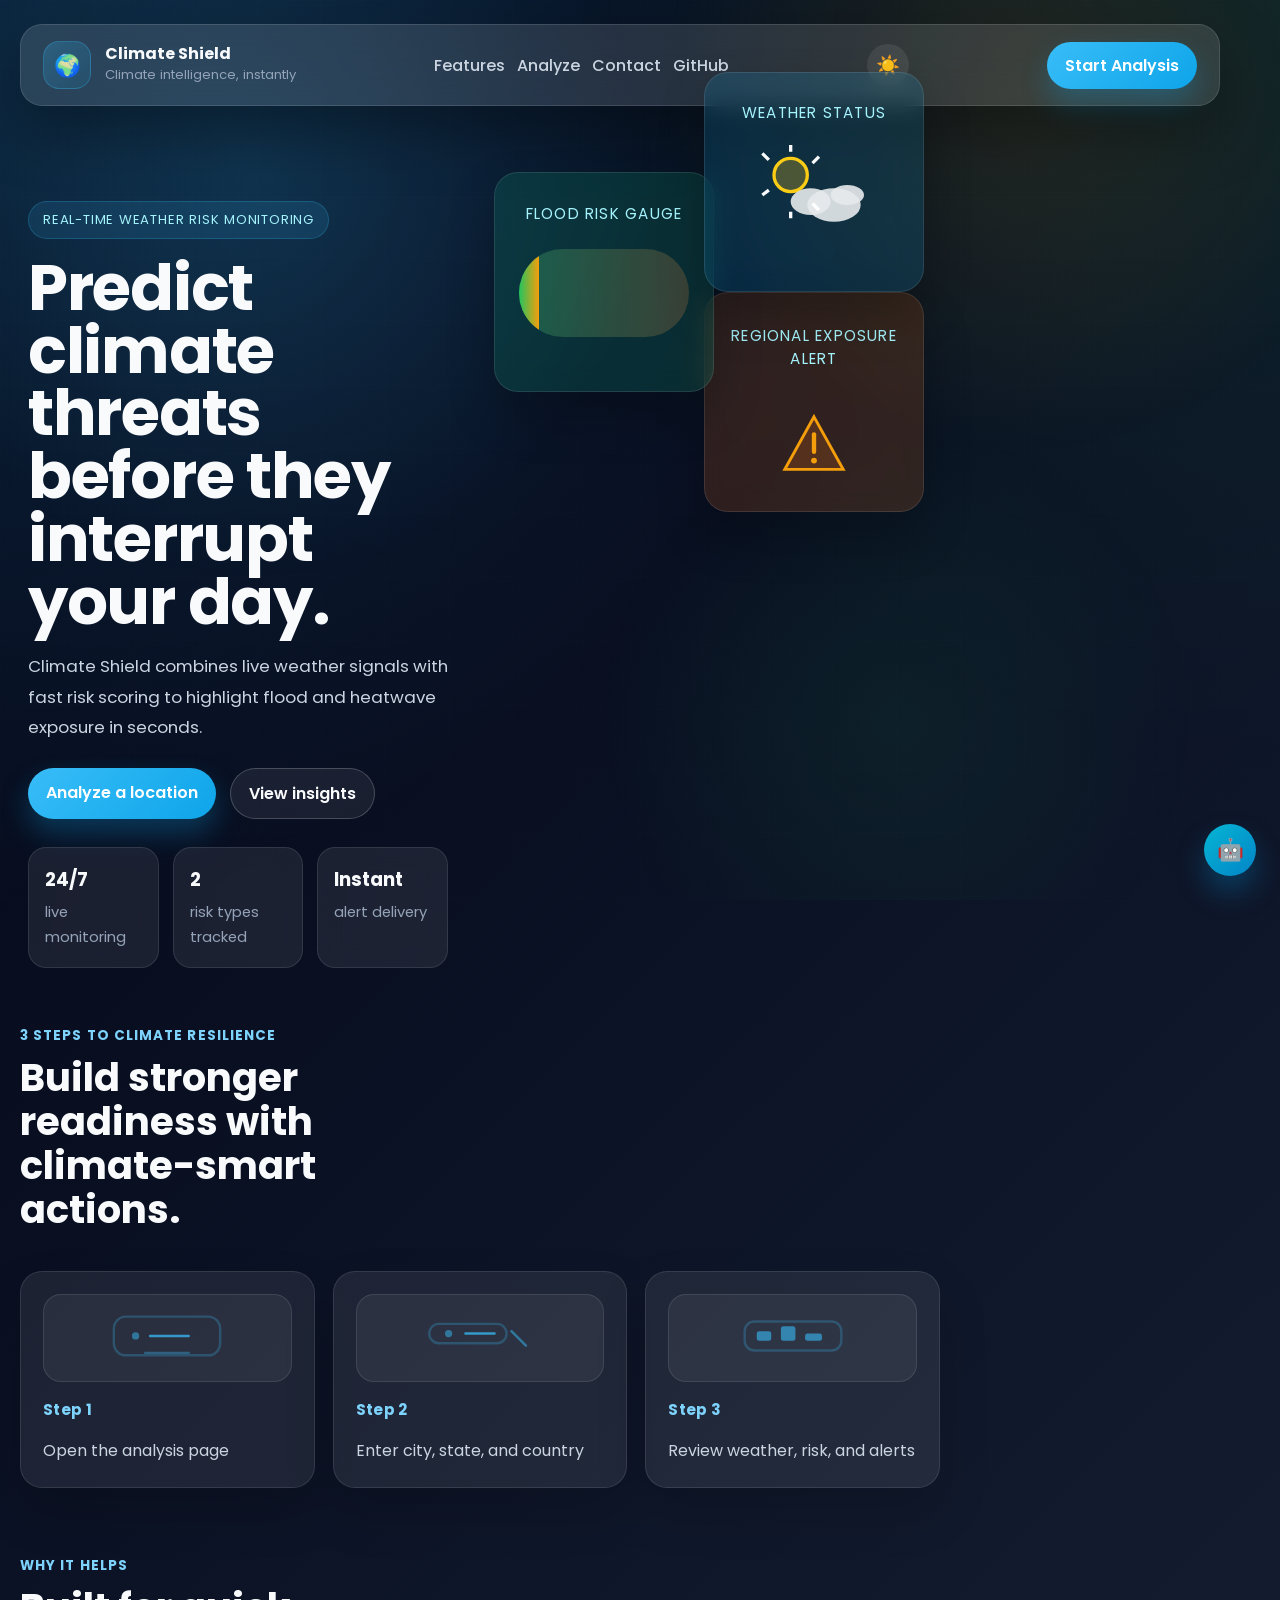
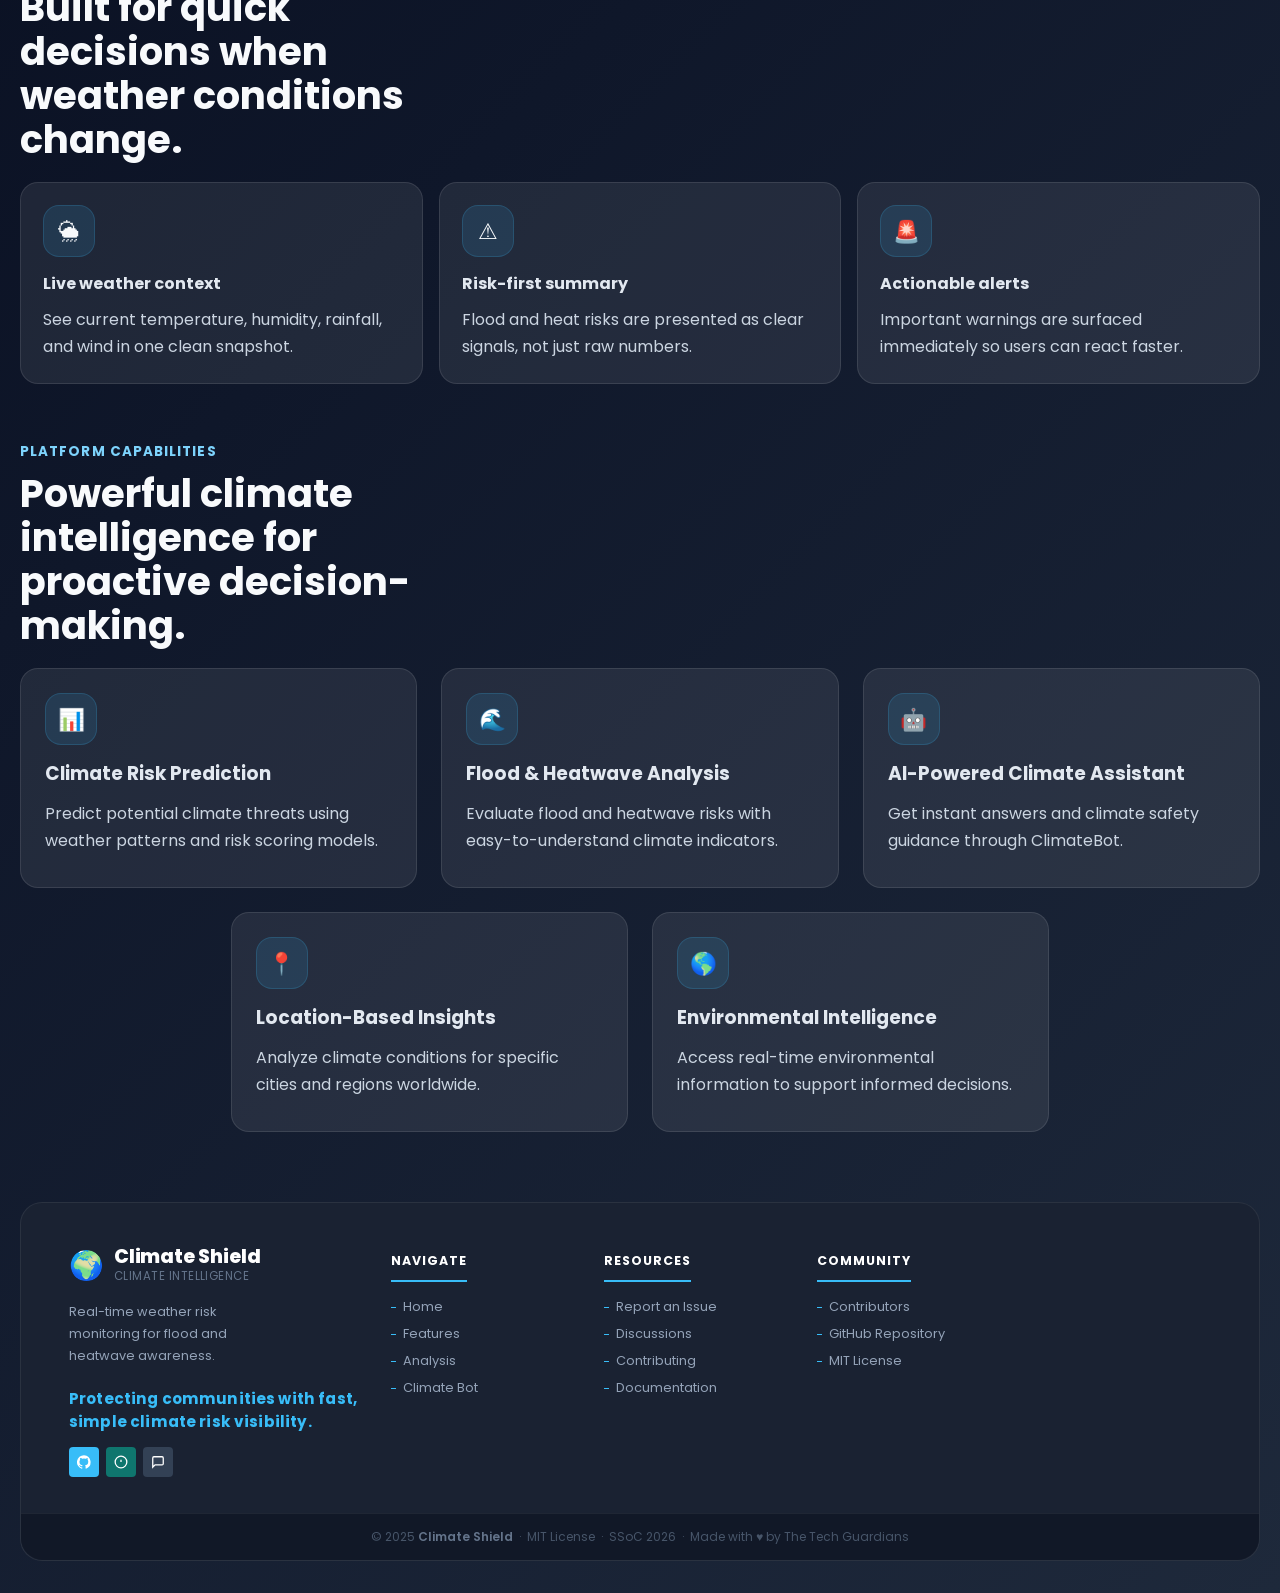
==== commit 41bb238e: "Merge branch 'thetechguardians:main' into feature/backend-api-risk-testing" ====
--- a/Frontend/index.html
+++ b/Frontend/index.html
@@ -88,6 +88,56 @@
             </div>
           </div>
 
+          <aside class="cs-hero-widget" aria-label="Live status">
+            <div class="cs-hero-widget-shell">
+              <div class="cs-hero-widget-card cs-hero-widget-card--top">
+                <div class="cs-hero-widget-heading">Weather Status</div>
+                <div class="cs-hero-widget-weather-icon" aria-hidden="true">
+                  <svg viewBox="0 0 72 60" xmlns="http://www.w3.org/2000/svg">
+                    <g class="cs-hero-widget-sun" fill="none" stroke="currentColor" stroke-width="2">
+                      <circle cx="22" cy="18" r="10" fill="rgba(250, 204, 21, 0.25)" stroke="#facc15" />
+                      <path d="M22 4v-4M22 40v4M8.9 8.9L5 5M39 39l-3.9-3.9M8.9 27.1L5 30M39 7l-3.9 3.9" />
+                    </g>
+                    <g class="cs-hero-widget-cloud" fill="currentColor" opacity="0.9">
+                      <ellipse cx="48" cy="36" rx="16" ry="10" fill="rgba(255,255,255,0.9)" />
+                      <ellipse cx="34" cy="34" rx="12" ry="8" fill="rgba(255,255,255,0.9)" />
+                      <ellipse cx="56" cy="30" rx="10" ry="6" fill="rgba(255,255,255,0.9)" />
+                    </g>
+                  </svg>
+                </div>
+                <div class="cs-hero-widget-temp">
+                  
+                  <div class="cs-hero-widget-temp-meta">
+                    
+                  </div>
+                </div>
+              </div>
+
+              <div class="cs-hero-widget-card cs-hero-widget-card--mid">
+                <div class="cs-hero-widget-widget-title">Flood Risk Gauge</div>
+                <div class="cs-hero-widget-gauge" aria-hidden="true">
+                  <div class="cs-hero-widget-gauge-track"></div>
+                  <div class="cs-hero-widget-gauge-fill" style="--fill:12%"></div>
+                </div>
+                <div class="cs-hero-widget-gauge-copy">
+                  
+                </div>
+              </div>
+
+              <div class="cs-hero-widget-card cs-hero-widget-card--bottom">
+                <div class="cs-hero-widget-widget-title">REGIONAL EXPOSURE ALERT</div>
+                
+                <div class="cs-hero-widget-alert-icon" aria-hidden="true">
+                  <svg viewBox="0 0 48 48" xmlns="http://www.w3.org/2000/svg">
+                    <polygon points="24 4 44 40 4 40" fill="rgba(249, 115, 22, 0.18)" stroke="#f59e0b" stroke-width="2" />
+                    <path d="M24 16v12" stroke="#f59e0b" stroke-width="3" stroke-linecap="round" />
+                    <circle cx="24" cy="34" r="2" fill="#f59e0b" />
+                  </svg>
+                </div>
+              </div>
+            </div>
+          </aside>
+
           <div class="hero-strip">
             <div class="hero-strip-title section-heading">
               <span>3 steps to climate resilience</span>
--- a/Frontend/style.css
+++ b/Frontend/style.css
@@ -139,6 +139,8 @@
 .navbar {
   display: flex;
   align-items: center;
+  position:fixed;
+  z-index: 2;
   justify-content: space-between;
   gap: 20px;
   padding: 16px 22px;
@@ -149,9 +151,13 @@
   backdrop-filter: blur(18px);
   box-shadow: var(--shadow);
   margin-bottom: 28px;
-}
-[data-theme="light"] .navbar {
-  background: rgba(255, 255, 255, 0.92);
+   width: calc(100% - 32px);
+  max-width: 1200px;         /* caps it on large screens */
+  margin: 0 auto; 
+}
+
+body.light-mode .navbar {
+  background: rgba(255, 255, 255, 0.35);
   backdrop-filter: blur(20px);
   border: 1px solid rgba(0, 0, 0, 0.08);
 }
@@ -266,21 +272,289 @@
 }
 
 .hero-copy {
+  margin-top: 15vh;
   padding: 24px 8px;
 }
 
-.eyebrow {
+.cs-hero-widget-shell {
+  position: relative;
+  min-height: 420px;
+  width: 100%;
+  max-width: 400px;
+}
+
+.cs-hero-widget-card {
+  position: absolute;
+  top: 0;
+  right: 0;
+  width: 260px;
+  height: 260px;
+  padding: 24px;
+  border-radius: 24px;
+  background: rgba(15, 23, 42, 0.72);
+  border: 1px solid rgba(255, 255, 255, 0.1);
+  box-shadow: 0 24px 48px rgba(0, 0, 0, 0.24);
+  backdrop-filter: blur(12px);
+  -webkit-backdrop-filter: blur(12px);
+  color: var(--text);
+  display: grid;
+  align-items: center;
+  justify-items: center;
+  text-align: center;
+}
+
+.cs-hero-widget-card--top {
+  top: 30px;
+  right: 16px;
+  z-index: 3;
+  width: 220px;
+  height: 220px;
+  background: rgba(14, 165, 233, 0.16);
+}
+
+.cs-hero-widget-card--mid {
+  top: 130px;
+  left: 14px;
+  right: auto;
+  z-index: 2;
+  width: 220px;
+  height: 220px;
+  background: rgba(16, 185, 129, 0.16);
+}
+
+.cs-hero-widget-card--bottom {
+  top: 250px;
+  right: 16px;
+  left: auto;
+  z-index: 1;
+  width: 220px;
+  height: 220px;
+  background: rgba(249, 115, 22, 0.16);
+}
+
+.cs-hero-widget-heading,
+.cs-hero-widget-widget-title {
+  font-size: 0.95rem;
+  letter-spacing: 0.08em;
+  text-transform: uppercase;
+  color: #a5f3fc;
+  margin-bottom: 14px;
+}
+
+.cs-hero-widget-temp {
+  display: grid;
+  gap: 18px;
+}
+
+.cs-hero-widget-temp-value {
+  font-size: clamp(2.6rem, 4vw, 3.8rem);
+  font-weight: 700;
+  line-height: 0.95;
+}
+
+.cs-hero-widget-temp-meta {
   display: inline-flex;
   align-items: center;
-  padding: 8px 14px;
+  gap: 10px;
+  color: var(--muted);
+  font-size: 0.96rem;
+}
+
+.cs-hero-widget-weather-icon {
+  width: 100%;
+  display: grid;
+  place-items: center;
+  margin-bottom: 12px;
+}
+
+.cs-hero-widget-weather-icon svg {
+  width: 120px;
+  height: auto;
+}
+
+.cs-hero-widget-sun {
+  transform-origin: center;
+  animation: cs-sun-glow 5s ease-in-out infinite;
+}
+
+.cs-hero-widget-cloud {
+  transform-origin: center;
+  animation: cs-cloud-float 6s ease-in-out infinite;
+}
+
+.cs-hero-widget-temp-meta svg {
+  width: 24px;
+  height: 24px;
+  color: #facc15;
+}
+
+.cs-hero-widget-gauge {
+  position: relative;
+  width: 100%;
+  height: 88px;
   border-radius: 999px;
-  background: rgba(56, 189, 248, 0.12);
-  border: 1px solid rgba(56, 189, 248, 0.22);
-  color: #a5f3fc;
-  font-size: 0.82rem;
-  letter-spacing: 0.06em;
-  text-transform: uppercase;
-  margin-bottom: 18px;
+  background: rgba(255, 255, 255, 0.05);
+  overflow: hidden;
+}
+
+.cs-hero-widget-gauge-track {
+  position: absolute;
+  inset: 0;
+  background: linear-gradient(90deg, rgba(34, 197, 94, 0.24), rgba(248, 113, 20, 0.16));
+}
+
+.cs-hero-widget-gauge-fill {
+  position: absolute;
+  inset: 0;
+  width: var(--fill);
+  background: linear-gradient(90deg, #22c55e, #f59e0b);
+  clip-path: inset(0 0 0 0 round 999px);
+  transition: width 0.4s ease;
+  animation: cs-gauge-slide 12s ease-in-out infinite alternate;
+}
+
+.cs-hero-widget-gauge-copy {
+  display: flex;
+  justify-content: space-between;
+  gap: 12px;
+  margin-top: 14px;
+  color: var(--muted);
+  font-size: 0.95rem;
+}
+
+.cs-hero-widget-gauge-copy strong {
+  font-size: 1.1rem;
+  color: #ffffff;
+}
+
+.cs-hero-widget-alert-pill {
+  display: inline-flex;
+  align-items: center;
+  justify-content: center;
+  padding: 12px 14px;
+  margin-bottom: 14px;
+  border-radius: 999px;
+  color: #f97316;
+  background: rgba(249, 115, 22, 0.12);
+  border: 1px solid rgba(249, 115, 22, 0.18);
+  font-weight: 700;
+  letter-spacing: 0.04em;
+}
+
+.cs-hero-widget-card--bottom p {
+  margin: 0;
+  color: var(--muted);
+  line-height: 1.8;
+  font-size: 0.96rem;
+}
+
+.cs-hero-widget-alert-icon {
+  display: grid;
+  place-items: center;
+  margin-top: 14px;
+  width: 70px;
+  height: 70px;
+  animation: cs-alert-pulse 1.8s ease-in-out infinite;
+}
+
+.cs-hero-widget-alert-icon svg {
+  width: 100%;
+  height: auto;
+}
+
+@keyframes cs-alert-pulse {
+  0%, 100% { transform: scale(1); opacity: 0.92; }
+  50% { transform: scale(1.08); opacity: 1; }
+}
+
+@keyframes cs-wave {
+  0%, 100% { opacity: 0.45; transform: scaleY(1); }
+  50% { opacity: 1; transform: scaleY(1.4); }
+}
+
+@keyframes cs-sun-glow {
+  0%, 100% { transform: scale(1); opacity: 0.85; }
+  50% { transform: scale(1.08); opacity: 1; }
+}
+
+@keyframes cs-cloud-float {
+  0%, 100% { transform: translateX(0); }
+  50% { transform: translateX(6px); }
+}
+
+@keyframes cs-gauge-slide {
+  0% {
+    width: var(--fill);
+  }
+  100% {
+    width: 100%;
+  }
+}
+
+.hero-strip {
+  grid-column: 1 / -1;
+  display: grid;
+  grid-template-columns: repeat(3, minmax(0, 1fr));
+  gap: 18px;
+  padding: 10px 0 0;
+  align-items: start;
+  width: 100%;
+}
+
+.hero-step-card {
+  display: grid;
+  grid-template-rows: auto 1fr;
+  gap: 16px;
+  padding: 22px;
+  border-radius: 22px;
+  background: var(--panel);
+  border: 1px solid var(--border-color);
+  box-shadow: 0 24px 50px rgba(0, 0, 0, 0.16);
+  min-height: 190px;
+}
+
+@media (min-width: 980px) {
+  .hero {
+    grid-template-columns: minmax(0, 1.35fr) minmax(360px, 460px);
+  }
+
+  .cs-hero-widget {
+    padding: 0;
+    justify-self: end;
+    width: 100%;
+  }
+
+  .cs-hero-widget-shell {
+    max-width: 460px;
+  }
+}
+
+@media (max-width: 980px) {
+  .cs-hero-widget-shell {
+    min-height: auto;
+  }
+
+  .cs-hero-widget-card,
+  .cs-hero-widget-card--top,
+  .cs-hero-widget-card--mid,
+  .cs-hero-widget-card--bottom {
+    position: relative;
+    left: auto;
+    right: auto;
+    top: auto;
+    transform: none;
+    width: 100%;
+    max-width: 320px;
+    height: auto;
+    margin: 0 auto 18px;
+    padding: 22px;
+    border-radius: 28px;
+  }
+
+  .cs-hero-widget-card--mid,
+  .cs-hero-widget-card--bottom {
+    right: auto;
+  }
 }
 
 .hero-copy h1 {
@@ -762,8 +1036,9 @@
     grid-template-columns: 1fr;
     justify-items: start;
   }
-  .navbar {
-    display: flex;
+.navbar{
+    display:flex;
+    position:fixed;
     flex-direction: row;
     align-items: center;
     align-content: center;
@@ -794,6 +1069,7 @@
 
   .hero-copy h1 {
     max-width: 12ch;
+    margin-top: 20vh;
   }
 }
 
@@ -832,8 +1108,9 @@
     padding: 18px;
     border-radius: 20px;
   }
-  .navbar {
-    display: flex;
+  .navbar{
+    display:flex;
+    position: fixed;
     flex-direction: row;
     align-items: center;
     align-content: center;
@@ -849,6 +1126,7 @@
 
   .hero-copy {
     padding: 12px 0 0;
+    margin-top: 20vh;
   }
 
   .hero-copy h1 {
@@ -892,6 +1170,21 @@
   }
 }
 
+/* Eyebrow badge */
+.eyebrow {
+  display: inline-flex;
+  align-items: center;
+  padding: 8px 14px;
+  border-radius: 999px;
+  background: rgba(56, 189, 248, 0.12);
+  border: 1px solid rgba(56, 189, 248, 0.22);
+  color: #a5f3fc;
+  font-size: 0.82rem;
+  letter-spacing: 0.06em;
+  text-transform: uppercase;
+  margin-bottom: 18px;
+}
+
 /* ================================================
    LIGHT THEME — fix all hardcoded dark-only colors
    ================================================ */
@@ -918,15 +1211,32 @@
   color: #1a202c;
 }
 
-/* Feature cards — white-alpha bg invisible on light */
-[data-theme="light"] .feature-card {
-  background: #ffffff;
-  border-color: rgba(0, 0, 0, 0.09);
-}
-[data-theme="light"] .feature-card:hover {
-  background: #f1f5f9;
-  border-color: rgba(0, 0, 0, 0.14);
-}
+@media (max-width: 480px) {
+  .button-group {
+    flex-direction: column;
+    width: 100%;
+  }
+.navbar{
+    
+  display:flex;
+    position: fixed;
+    align-items: center;
+    align-content: center;
+    justify-content: center;
+  }
+  .hero-copy{
+    margin-top: 30vh;
+  }
+  .hero-actions
+  {
+    display: flex;
+    justify-content:space-around;
+  }
+  .btn-primary,
+  .btn-secondary {
+    text-align: center;
+    justify-content: center;
+  }
 
 /* Capability cards — same white-alpha issue */
 [data-theme="light"] .capability-card {
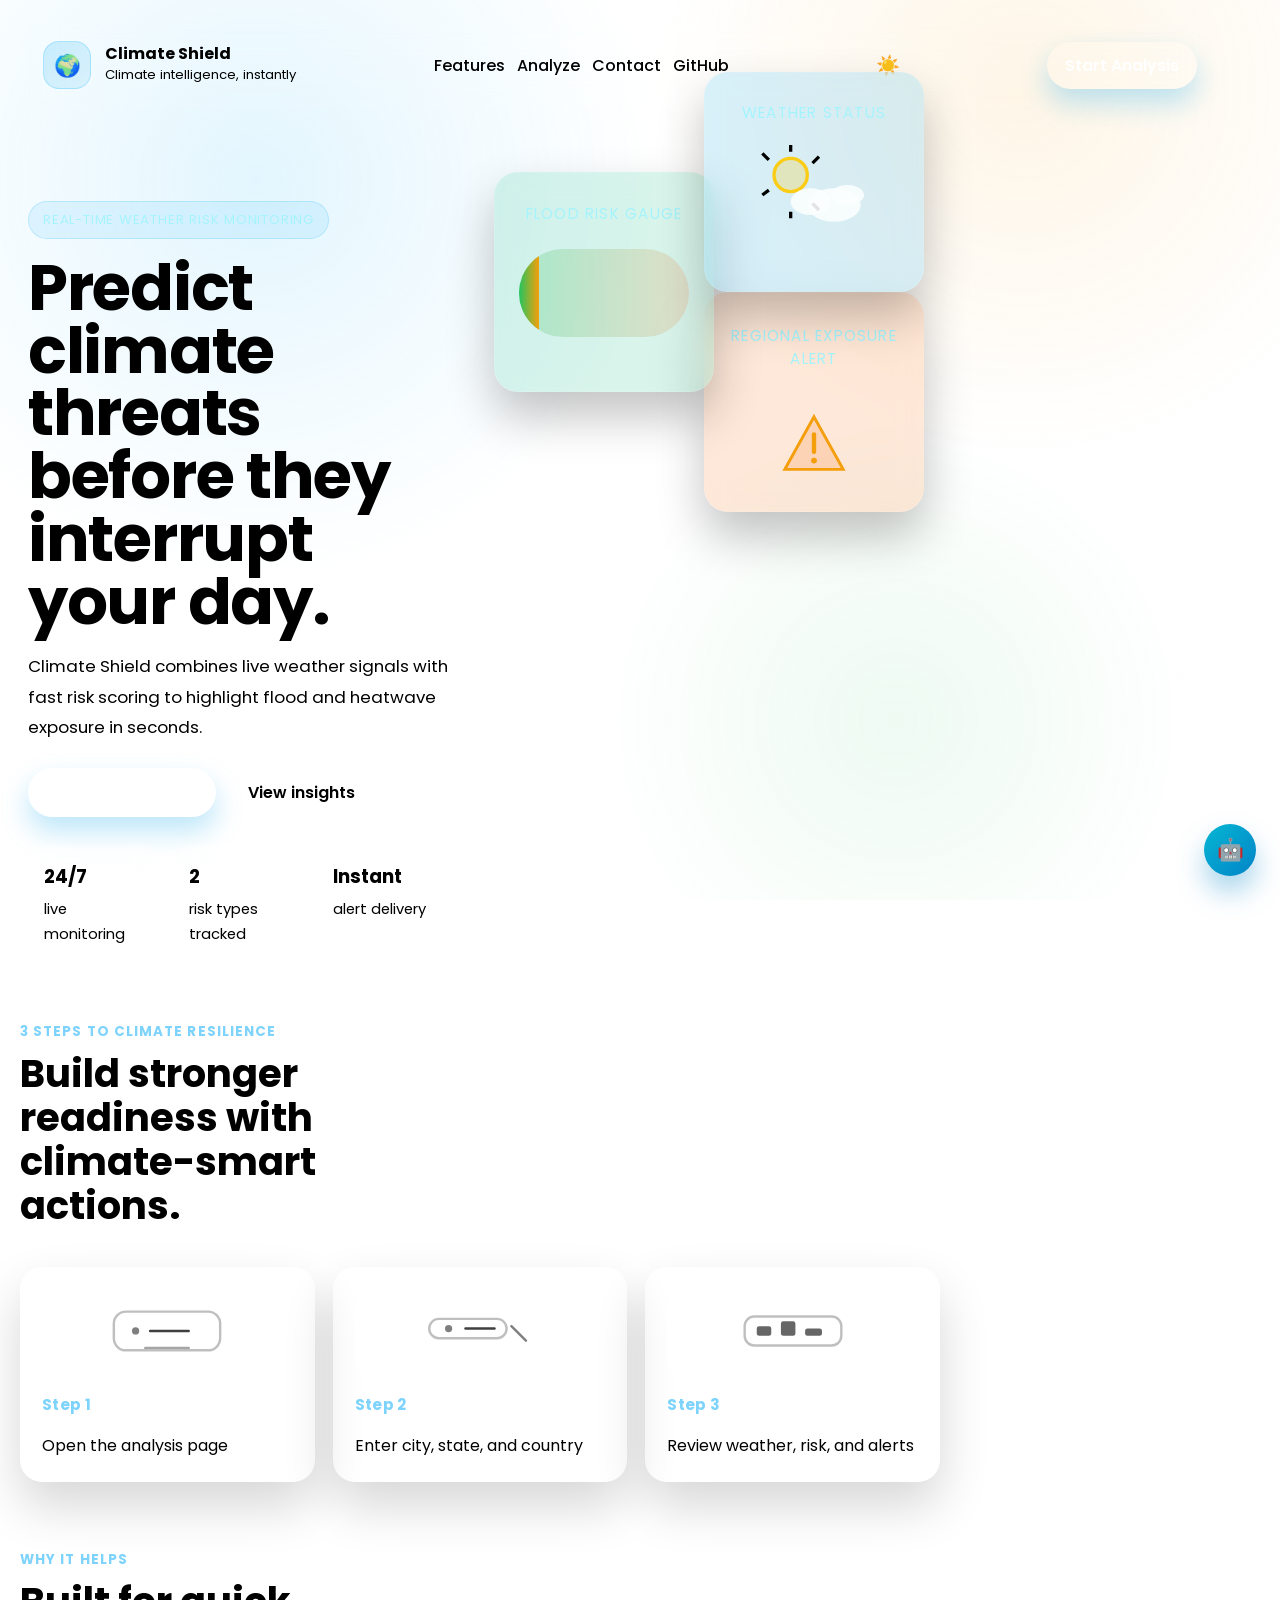
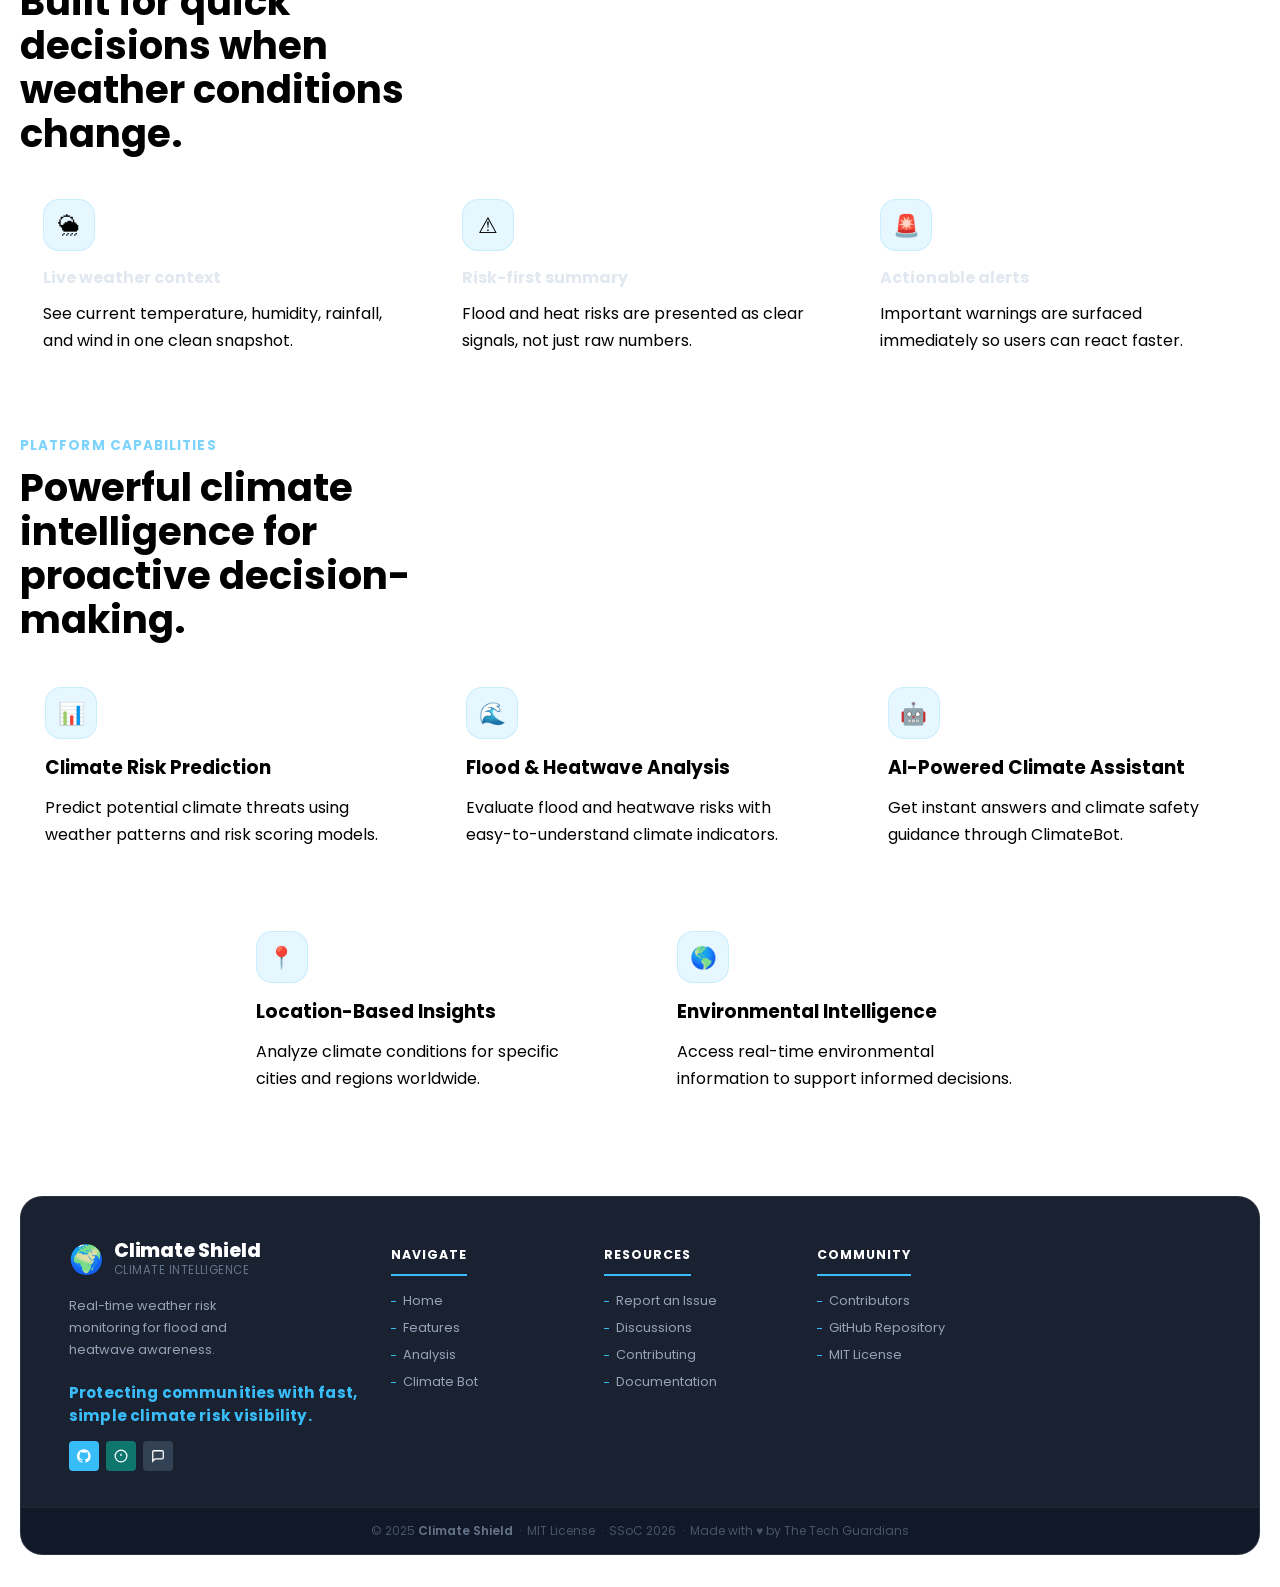
==== commit 2d756412: "Merge branch 'main' into feature/system-aware-theme-toggle" ====
--- a/Frontend/index.html
+++ b/Frontend/index.html
@@ -7,6 +7,7 @@
 
     <title>Climate Shield | Home</title>
 
+    <link rel="stylesheet" href="theme.css" />
     <link rel="stylesheet" href="style.css" />
 
     <link rel="preconnect" href="https://fonts.googleapis.com" />
@@ -458,6 +459,7 @@
         <div id="chatbot-status" class="chatbot-status hidden"></div>
       </section>
     </div>
+    <button id="scrollTopBtn" class="scroll-top-btn" title="Back to Top">↑</button>
 
     <script src="script.js"></script>
     <script src="chatbot.js"></script>
--- a/Frontend/style.css
+++ b/Frontend/style.css
@@ -5,58 +5,7 @@
   font-family: "Poppins", sans-serif;
 }
 
-:root {
-  --bg-primary:    #0f1117;
-  --bg-secondary:  #161b27;
-  --bg-card:       #1a1f2e;
-  --text-primary:  #ffffff;
-  --text-muted:    #8892a4;
-  --text-heading:  #e2e8f0;
-  --border-color:  rgba(255, 255, 255, 0.1);
-  --border-strong: rgba(255, 255, 255, 0.2);
-  --shadow-color:  rgba(0, 0, 0, 0.4);
-  --input-bg:      #1a1f2e;
-  --btn-bg:        rgba(255, 255, 255, 0.07);
-  --btn-hover:     rgba(255, 255, 255, 0.12);
-  --bg-0: #020617;
-  --bg-1: #0f172a;
-  --bg-2: #1e293b;
-  --panel: rgba(255, 255, 255, 0.08);
-  --panel-strong: rgba(255, 255, 255, 0.12);
-  --text: #f8fafc;
-  --muted: #cbd5e1;
-  --muted-2: #94a3b8;
-  --accent: #38bdf8;
-  --accent-2: #0ea5e9;
-  --success: #22c55e;
-  --danger: #ef4444;
-  --warning: #f59e0b;
-  --shadow: 0 24px 60px rgba(0, 0, 0, 0.35);
-}
-
-[data-theme="light"] {
-  --bg-primary:    #f4f6fa;
-  --bg-secondary:  #eaecf2;
-  --bg-card:       #ffffff;
-  --text-primary:  #0f1117;
-  --text-muted:    #5a6475;
-  --text-heading:  #1a202c;
-  --border-color:  rgba(0, 0, 0, 0.1);
-  --border-strong: rgba(0, 0, 0, 0.2);
-  --shadow-color:  rgba(0, 0, 0, 0.1);
-  --input-bg:      #ffffff;
-  --btn-bg:        rgba(0, 0, 0, 0.04);
-  --btn-hover:     rgba(0, 0, 0, 0.08);
-  --bg-0:          #f8fafc;
-  --bg-1:          #edf2f7;
-  --bg-2:          #dbeafe;
-  --panel:         rgba(255, 255, 255, 0.85);
-  --panel-strong:  rgba(255, 255, 255, 0.95);
-  --text:          #0f172a;
-  --muted:         #334155;
-  --muted-2:       #64748b;
-  --shadow:        0 10px 30px rgba(0, 0, 0, 0.08);
-}
+
 
 .theme-toggle {
   width: 42px;
@@ -1291,3 +1240,37 @@
 [data-theme="light"] .footer-links a:hover {
   color: #0369a1;
 }
+}
+
+/* Scroll to Top Button */
+#scrollTopBtn,
+.scroll-top-btn {
+  position: fixed;
+  right: 31px;
+  bottom: 96px;
+  width: 52px;
+  height: 52px;
+  border-radius: 50%;
+  display: none;
+  align-items: center;
+  justify-content: center;
+  font-size: 22px;
+  z-index: 9999;
+  background: linear-gradient(135deg, var(--accent), var(--accent-2));
+  color: white;
+  border: none;
+  cursor: pointer;
+  box-shadow: 0 4px 14px rgba(14, 165, 233, 0.35);
+  transition: opacity 0.3s, transform 0.2s;
+}
+
+#scrollTopBtn.show,
+.scroll-top-btn.show {
+  display: flex;
+}
+
+#scrollTopBtn:hover,
+.scroll-top-btn:hover {
+  transform: translateY(-2px);
+  box-shadow: 0 8px 20px rgba(14, 165, 233, 0.45);
+}
